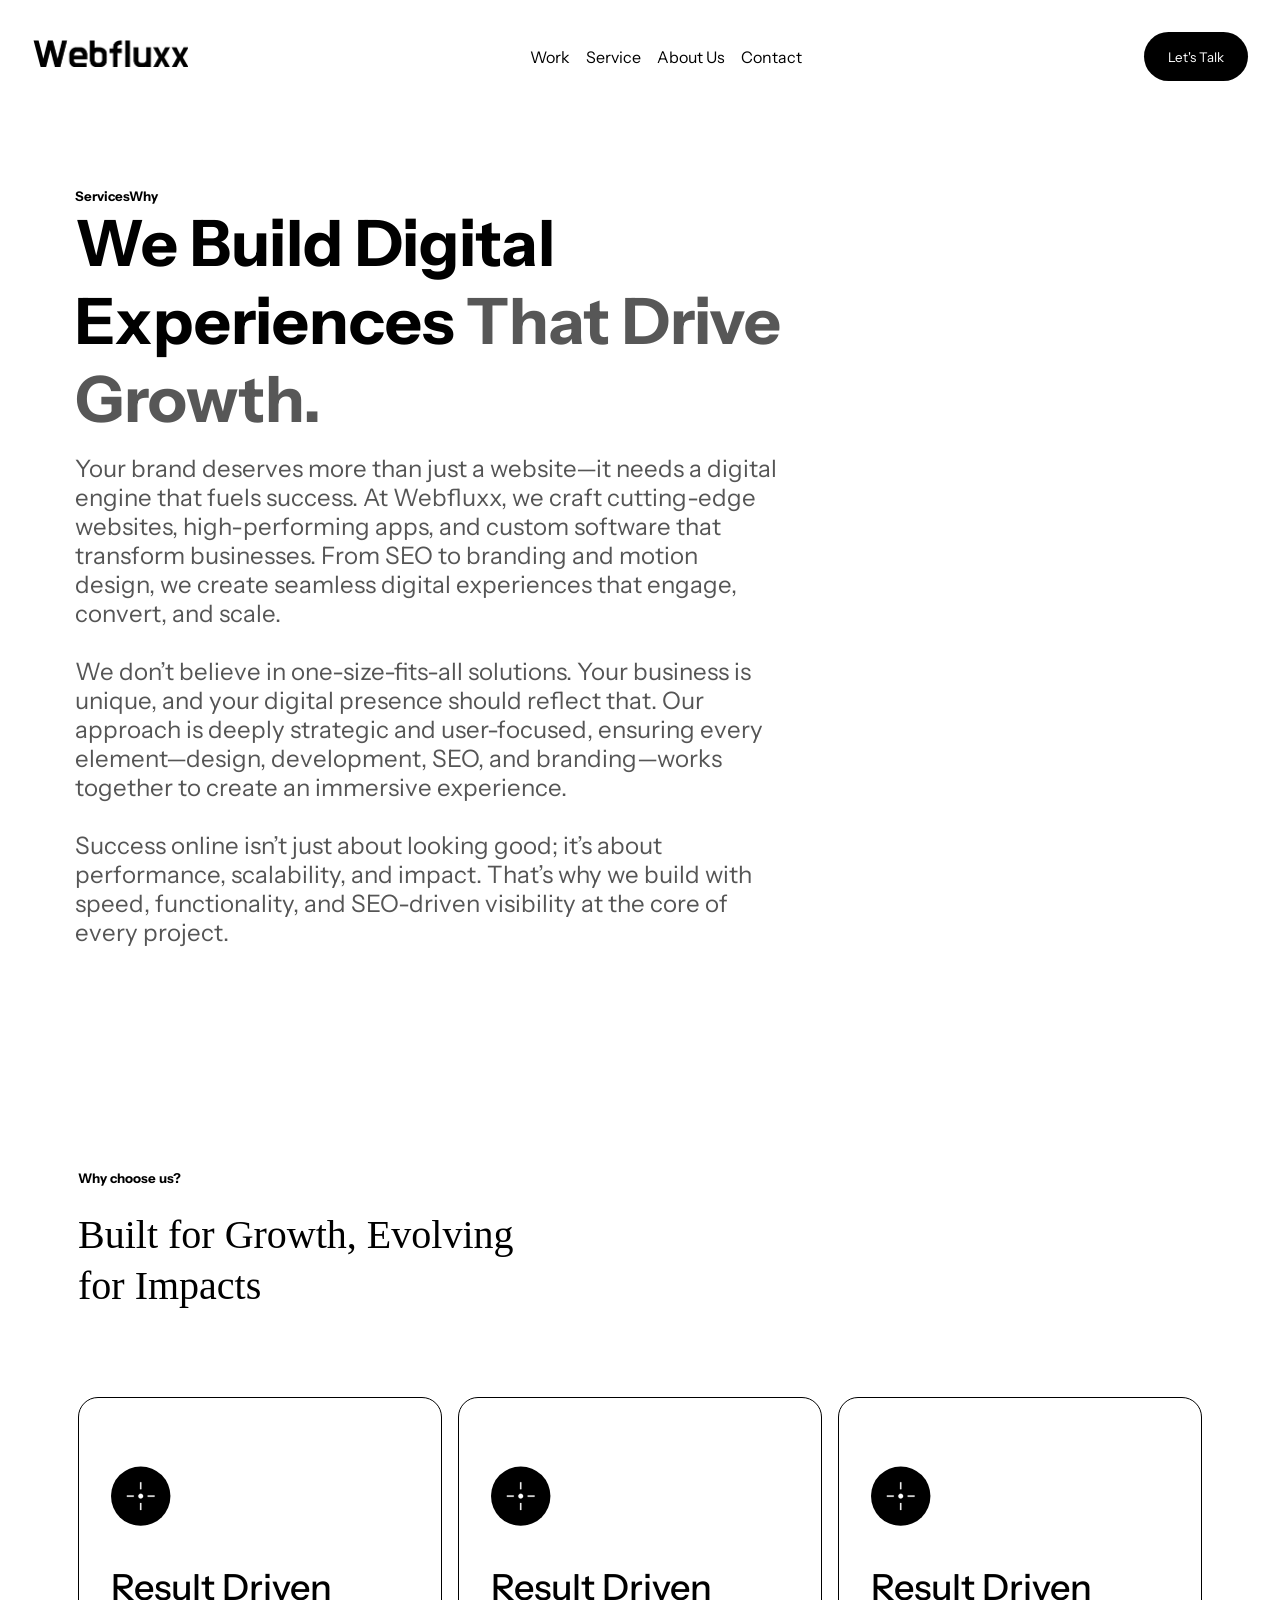
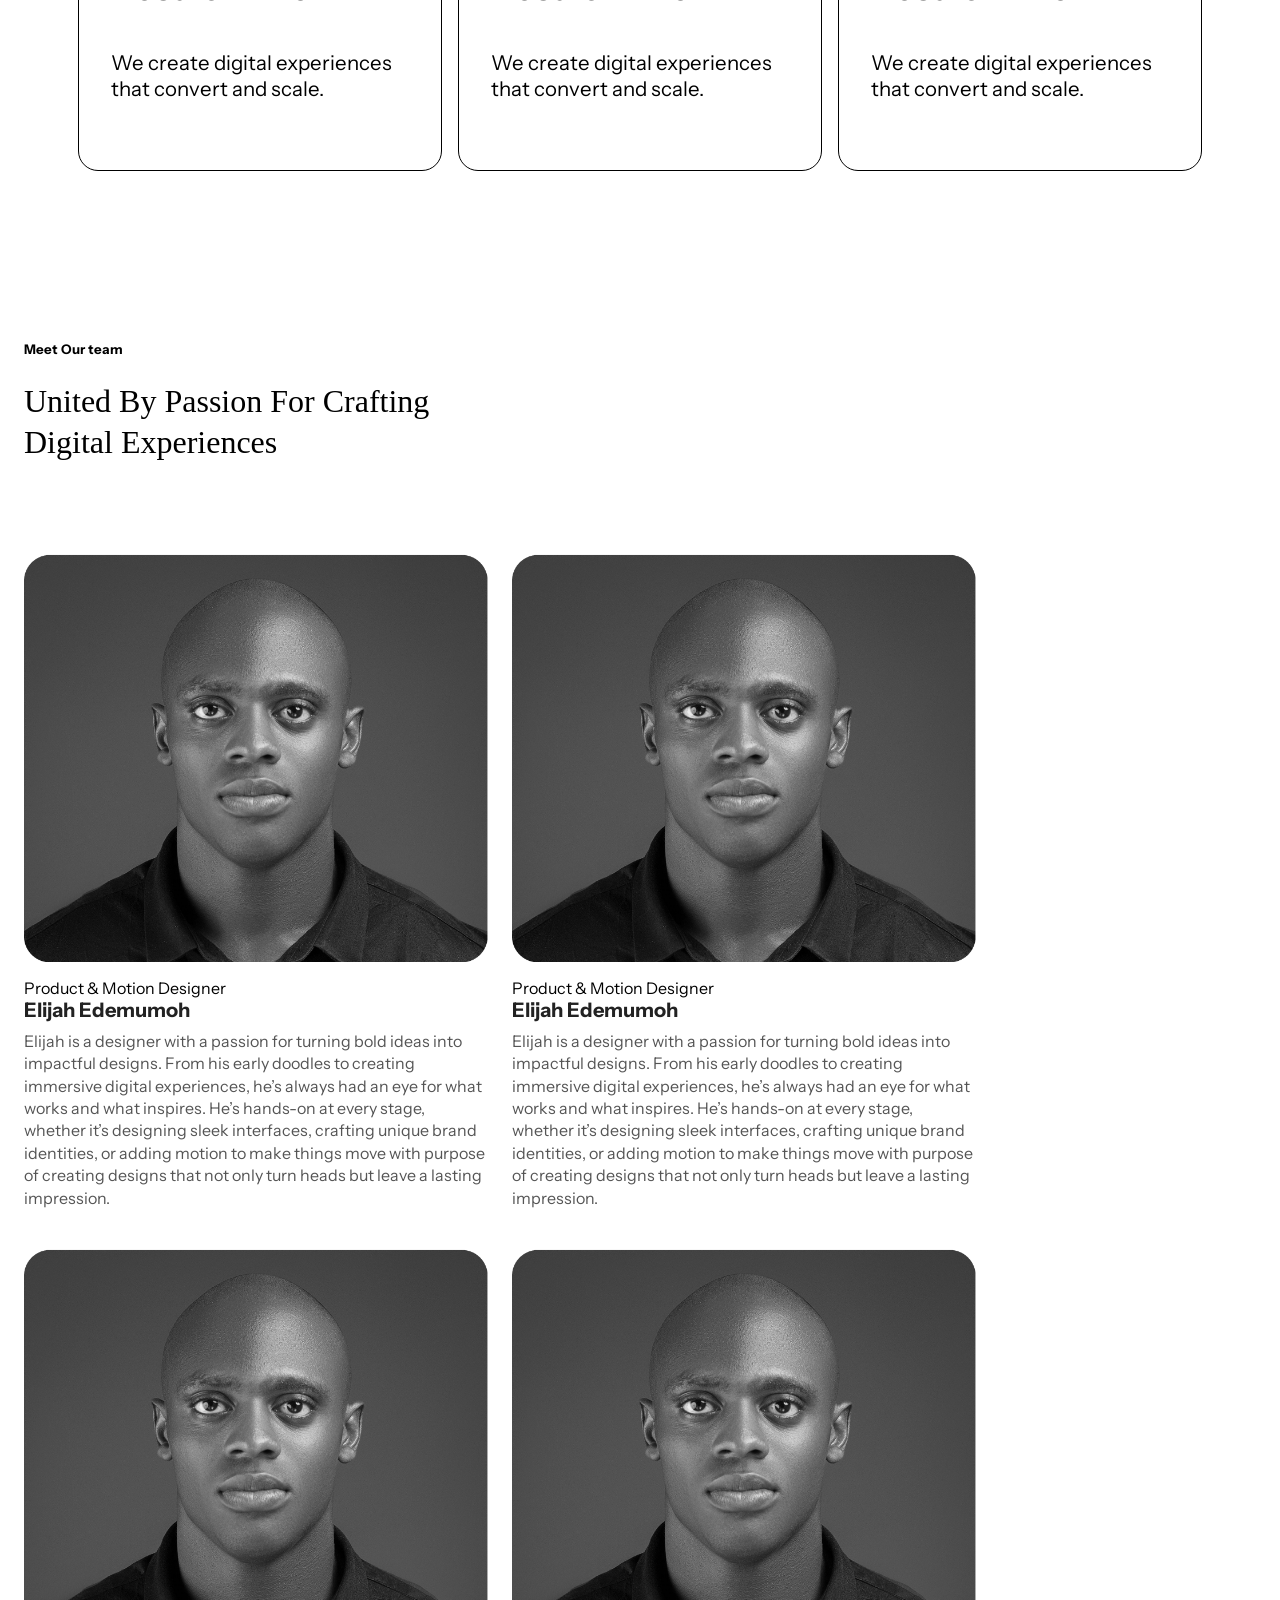
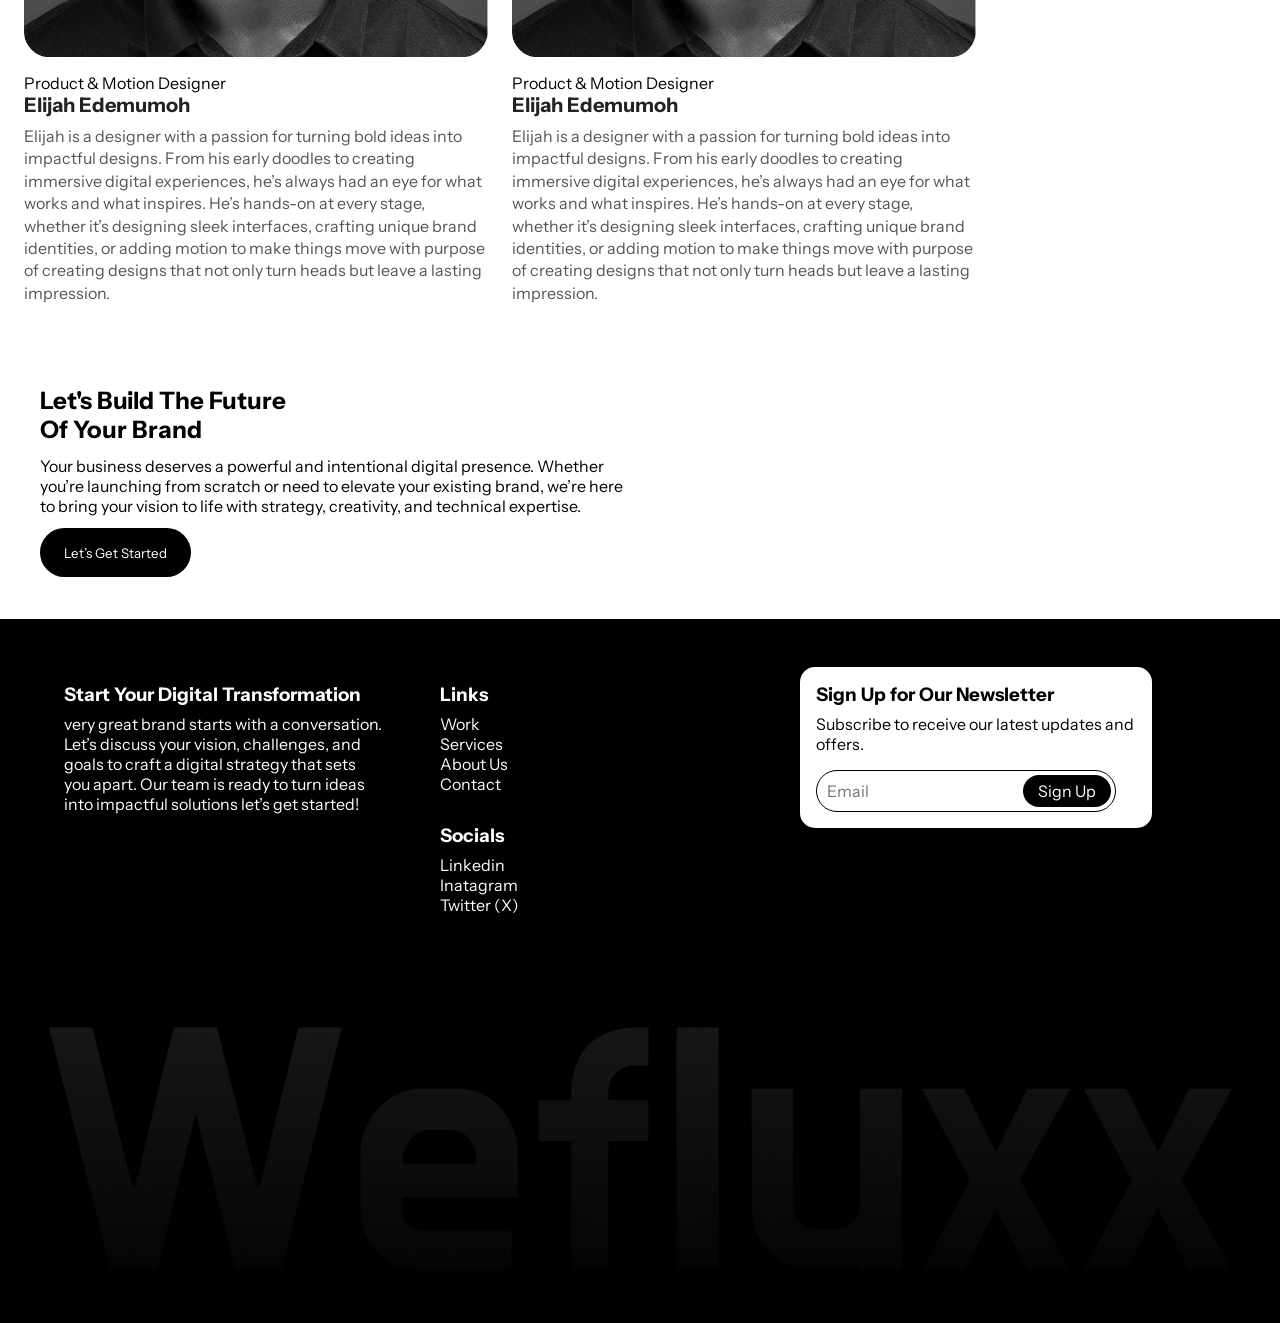
==== about.html @ 6e455159 "new commit" ====
<!DOCTYPE html>
<html lang="en">
  <head>
    <meta charset="UTF-8" />
    <meta name="viewport" content="width=device-width, initial-scale=1.0" />
    <title>Webfluxx</title>
    <link rel="stylesheet" href="/style.css">
    <link rel="preconnect" href="https://fonts.googleapis.com">
    <link rel="preconnect" href="https://fonts.gstatic.com" crossorigin>
    <link href="https://fonts.googleapis.com/css2?family=Instrument+Sans:ital,wght@0,400..700;1,400..700&display=swap" rel="stylesheet">
    <link rel="stylesheet" href="https://fonts.googleapis.com/css2?family=Material+Symbols+Outlined:opsz,wght,FILL,GRAD@24,400,0,0&icon_names=language" />
  </head>
  <body>
    <nav class="navbar">
      <!-- Logo Section -->
      <div class="logo">
        <a href="/index.html">
          <img src="/assets/Webfluxx 1.png" class="logo-img" alt="">
        </a>
      </div>


      <!-- Navigation Links -->
      <ul class="nav-items">
        <li><a href="/index.html">Home</a></li>
        <li><a href="/work.html">Work</a></li>
        <li><a href="/services.html">Service</a></li>
        <li><a href="/about.html">About Us</a></li>
        <li><a href="/contact.html">Contact</a></li>
        <button class="btn-mobile">Let's Talk</button>
      </ul>

      <!-- Call-to-Action Button -->
      <button class="cta-btn">Let's Talk</button>

      <!-- Hamburger/Toggle Button -->
      <button class="menu-toggle">menu</button>
    </nav>

    <section class="responsive-section">
      <h5>Services<span>Why</span></h5>
      <h1>
        <span class="first-part">We Build Digital Experiences</span>
        <span class="second-part">That Drive Growth.</span>
      </h1>
      <p>
        Your brand deserves more than just a website—it needs a digital engine that fuels success. At Webfluxx, we craft cutting-edge websites, high-performing apps, and custom software that transform businesses. From SEO to branding and motion design, we create seamless digital experiences that engage, convert, and scale.
        <br><br>
        We don’t believe in one-size-fits-all solutions. Your business is unique, and your digital presence should reflect that. Our approach is deeply strategic and user-focused, ensuring every element—design, development, SEO, and branding—works together to create an immersive experience.
        <br><br>
        Success online isn’t just about looking good; it’s about performance, scalability, and impact. That’s why we build with speed, functionality, and SEO-driven visibility at the core of every project.
        
      </p>
    </section>

    <div class="service-container">
      <div class="text-service">
        <h5>Why choose us?</h5>
        <h2 class="services-header">Built for Growth, Evolving for Impacts</h2>
      </div>
      <div class="service-cards">
        <div class="service-card-3">
          <img src="/assets/Frame2.svg" class="card-img" alt="">
          <h1>Result Driven</h1>
          <p>
            We create digital experiences that
            convert and scale.
          </p>
        </div>
        <div class="service-card-3">
          <img src="/assets/Frame2.svg" class="card-img" alt="">
          <h1>Result Driven</h1>
          <p>
            We create digital experiences that
            convert and scale.
          </p>
        </div>
        <div class="service-card-3">
          <img src="/assets/Frame2.svg" class="card-img" alt="">
          <h1>Result Driven</h1>
          <p>
            We create digital experiences that
            convert and scale.
          </p>
        </div>
        
      </div>
      
    </div>

    

    <section class="profile-section">
      <div class="text-service">
        <h5>Meet Our team</h5>
        <h2 class="services-header">
          United By Passion For
          Crafting Digital Experiences
        </h2>
      </div>
      <div class="profile-grid">
        <div class="profile-card">
          <img src="/assets/Frame41.png" alt="Alice Smith">
          <div class="info">
            <div>Product & Motion Designer</div>
            <h3>Elijah Edemumoh</h3>
            <p>
              Elijah is a designer with a passion for turning bold ideas into impactful designs. From his early doodles to creating immersive digital experiences, he’s always had an eye for what works and what inspires. He’s hands-on at every stage, whether it’s designing sleek interfaces, crafting unique brand identities, or adding motion to make things move with 
              purpose of creating designs that not only turn heads but leave a lasting impression.
            </p>
          </div>
        </div>
        <div class="profile-card">
          <img src="/assets/Frame41.png" alt="Alice Smith">
          <div class="info">
            <div>Product & Motion Designer</div>
            <h3>Elijah Edemumoh</h3>
            <p>
              Elijah is a designer with a passion for turning bold ideas into impactful designs. From his early doodles to creating immersive digital experiences, he’s always had an eye for what works and what inspires. He’s hands-on at every stage, whether it’s designing sleek interfaces, crafting unique brand identities, or adding motion to make things move with 
              purpose of creating designs that not only turn heads but leave a lasting impression.
            </p>
          </div>
        </div>
        <div class="profile-card">
          <img src="/assets/Frame41.png" alt="Alice Smith">
          <div class="info">
            <div>Product & Motion Designer</div>
            <h3>Elijah Edemumoh</h3>
            <p>
              Elijah is a designer with a passion for turning bold ideas into impactful designs. From his early doodles to creating immersive digital experiences, he’s always had an eye for what works and what inspires. He’s hands-on at every stage, whether it’s designing sleek interfaces, crafting unique brand identities, or adding motion to make things move with 
              purpose of creating designs that not only turn heads but leave a lasting impression.
            </p>
          </div>
        </div>
        <div class="profile-card">
          <img src="/assets/Frame41.png" alt="Alice Smith">
          <div class="info">
            <div>Product & Motion Designer</div>
            <h3>Elijah Edemumoh</h3>
            <p>
              Elijah is a designer with a passion for turning bold ideas into impactful designs. From his early doodles to creating immersive digital experiences, he’s always had an eye for what works and what inspires. He’s hands-on at every stage, whether it’s designing sleek interfaces, crafting unique brand identities, or adding motion to make things move with 
              purpose of creating designs that not only turn heads but leave a lasting impression.
            </p>
          </div>
        </div>
        
      </div>
    </section>

    <div class="future-wrapper">
      <div class="project-top-2">
        <div class="top-right">
          <h2 class="results">Let's Build The Future <br>Of Your Brand</h2>
          <p>
            Your business deserves a powerful and intentional digital presence. Whether you’re launching from scratch or need to elevate your existing brand, 
            we’re here to bring your vision to life with strategy, creativity, 
            and technical expertise.
          </p>
          <div class="btn-wrap">
            <button class="lta-btn">Let’s Get Started</button>
          </div>
        </div>
      </div>  
    </div>

    <!-- Footer -->
    <footer>
      <div class="footer-content">
        <!-- Newsletter Section: displayed first on small screens -->
        <div class="footer-part footer-newsletter">
          <h3>Sign Up for Our Newsletter</h3>
          <p>Subscribe to receive our latest updates and offers.</p>
          <div class="input-group">
            <input type="email" placeholder="Email" required />
            <button type="submit">Sign Up</button>
          </div>
        </div>
        <!-- Header and Paragraph -->
        <div class="footer-part footer-header">
          <h3>Start Your Digital Transformation</h3>
          <p>
            very great brand starts with a conversation. 
            Let’s discuss your vision, challenges, and goals 
            to craft a digital strategy that sets you apart. 
            Our team is ready to turn ideas into impactful 
            solutions let’s get started!
          </p>
        </div>
        <!-- Links Section -->
        <div class="footer-part footer-links">
          <h3>Links</h3>
          <ul>
            <li><a href="#">Work</a></li>
            <li><a href="#">Services</a></li>
            <li><a href="#">About Us</a></li>
            <li><a href="#">Contact</a></li>
          </ul>
          <h3 class="link-2">Socials</h3>
          <ul>
            <li><a href="#">Linkedin</a></li>
            <li><a href="#">Inatagram</a></li>
            <li><a href="#">Twitter (X)</a></li>
          </ul>
        </div>
      </div>
      <!-- Full-width footer image underneath the content -->
      <img src="/assets/Wefluxxgr.png" class="footer-image" />
    </footer>   

    <script src="main.js"></script>
  </body>
</html>
---- style.css ----
/* Basic Reset */
* {
    margin: 0;
    padding: 0;
    box-sizing: border-box;
    font-family: Instrument Sans;
  }

  body {
    font-family: Instrument Sans;
  }
  /* Call-to-Action Button */
  .cta-btn {
    background-color: #000000;
    border: none;
    border-radius: 25px;
    padding: 16.5px 24px;
    cursor: pointer;
    color: #ffffff;
  }
  .lta-btn {
    background-color: #000000;
    border: none;
    border-radius: 25px;
    padding: 16.5px 24px;
    cursor: pointer;
    color: #ffffff;
  }
  .btn-wrap {
    width: 186px;
  }
  


  /* Navbar Container */
  .navbar {
    display: flex;
    align-items: center;
    justify-content: space-between;
    background-color: #FFFFFF;
    padding: 2rem 2rem;
    color: #000000;
  }

  .logo-img {
    width: 156px;

  }

  /* Logo */
  .navbar .logo {
    font-size: 1.5rem;
    font-weight: bold;
  }

  /* Navigation Items */
  .nav-items {
    list-style: none;
    display: flex;
    gap: 1rem;
    color: #000000;
  }

  .nav-items li a {
    color: #000000;
    text-decoration: none;
    transition: color 0.3s ease;
  }
  .nav-items li:first-child {
    display: none;
  }
  

  .nav-items li a:hover {
    color: #9F9C9C;
  }

  .btn-mobile {
    display: none;
  }

  
  /* Hamburger Toggle Button */
  .menu-toggle {
    display: none;
    font-size: 1rem;
    cursor: pointer;
    background: none;
    border: none;
    color: #fff;
  }

  /* Responsive Styling */
  @media (max-width: 768px) {
    /* Hide navigation items and CTA by default */
    .nav-items,
    .cta-btn {
      display: none;
    }
    .btn-wrap, .lta-btn {
      display: block;
    }
    /* Show the menu toggle */
    .menu-toggle {
      display: block;
      color: #000000;
      border: 1px black solid;
      padding: 10px 14px;
      border-radius: 25px;
    }
    .nav-items li:first-child {
        display: block;
    }
      
    .btn-mobile {
        display: block;
        padding: 16.5px 24px;
        border-radius: 50px;
        border: none;
        background-color: #000000;
        color: #ffffff;
        width: 123px;
    }
    /* When the nav is active (opened), show the items in a vertical layout */
    .navbar.active .nav-items {
        background: #ffffff;
        height: 90vh;
        display: flex;
        flex-direction: column;
        justify-content: space-between;
        gap: 0.5rem;
        transition: 0.5s all ease;
        position: absolute;
        z-index: 3;
        top: 80px;
        left: 0;
        right: 0;
        padding: 2rem;
    }
    

    .navbar.active .nav-items li {
        border-bottom: 1px solid grey;
        padding-bottom: 10px;
    }
  }

   /* Hero section styling */
    .hero {
    display: flex;
    justify-content: center;
    flex-direction: column;
    align-items: center;
    text-align: center;
    height: 100vh;
    background: #ffffff;
  }
  .hero-wrapper {
    padding-left: 240px;
    padding-right: 240px;
  }
  .hero h3 {
    font-size: 18px;
    font-weight: 600;
  }
  .hero p {
    font-size: 18px;
  }
  .hero .typing {
    font-size: 90px;
    font-weight: 500;
    color: #000000;
  }
  .hero-paragraph {
    padding: 42px 75px;
  }
  .service-container{
    padding: 78px;
    /* background: yellow; */
  }
  .service-container{
    padding: 78px;
    /* background: yellow; */
  }

  
.services-header {
  font-family: PP Neue Corp;
  font-weight: 500;
  font-size: 40px;
  line-height: 127%;
  letter-spacing: 0%;

}

.text-service {
  display: flex;
  flex-direction: column;
  /* background: red; */
  justify-content: center;
  width: 481px;
  height: 281px;
  gap: 24px;

}
/* .wrap {
  display: flex;
  justify-content: space-between;
  
} */
.text-service > h1 > span {
  color: #7f2736;
  font-size: 40px;
  font-weight: 700;
  line-height: 180%;
}
.text-service > h1 {
  color: #080809;
  font-size: 40px;
  font-weight: 700;
  line-height: 180%;
}
.text-service > p {
  color: #000000;
  font-weight: 400;
  font-size: 18px;
  line-height: 127%;
  letter-spacing: 0%;

}

.service-cards {
  display: flex;
  justify-content: space-between;
  gap: 1rem;

}
.service-cards > .service-card {
  width: 412px;
  height: 374px;
  border-radius: 20px;
  padding: 68px 32px;
  margin-top: 1rem;
  display: flex;
  flex-direction: column;
  justify-content: space-between;
  background: #000000;
  color: #FFFFFF;
}
.service-cards > .service-card-3 {
  width: 412px;
  height: 374px;
  border-radius: 20px;
  padding: 68px 32px;
  margin-top: 1rem;
  display: flex;
  flex-direction: column;
  justify-content: space-between;
  background: #ffffff;
  color: #000000;
  border: 1px solid black;
}
.service-cards > .bservice-card {
  width: 412px;
  height: 236px;
  padding: 32px 32px;
  margin-top: 1rem;
  display: flex;
  flex-direction: column;
  justify-content: space-between;
  background: transparent;
  color: #000000;
  border-right: 1px solid black;
}
.bservice-card:last-child {
  border: none;
}
.card-img{
  width: 20%;
}
.service-card > h1 {
  color: #fff;
  /* margin-top: 115px;
  margin-left: 50px; */

  font-weight: 500;
  font-size: 36px;
  line-height: 127%;
  letter-spacing: 0%;

}
.service-card-3 > h1 {
  color: #000;
  /* margin-top: 115px;
  margin-left: 50px; */

  font-weight: 500;
  font-size: 36px;
  line-height: 127%;
  letter-spacing: 0%;

}
.service-card > p {
  color: #fff;
  font-size: 20px;
  /* margin-top: 30px;
  margin-left: 50px; */

  font-weight: 400;
  font-size: 20.42px;
  line-height: 127%;
  letter-spacing: 0%;

}
.service-card-3 > p {
  color: #000000;
  font-size: 20px;
  /* margin-top: 30px;
  margin-left: 50px; */

  font-weight: 400;
  font-size: 20.42px;
  line-height: 127%;
  letter-spacing: 0%;

}

.service-card > span {
  position: absolute;
  top: -50px;
  left: 167px;
  width: 96px;
  height: 94px;
  border-radius: 50%;
}
.service-card-3 > span {
  position: absolute;
  top: -50px;
  left: 167px;
  width: 96px;
  height: 94px;
  border-radius: 50%;
}
.text-service .btn-light {
  width: 256px;
  height: 56px;
  gap: 16px;
  border-radius: 100px;
  padding-top: 16px;
  padding-right: 24px;
  padding-bottom: 16px;
  padding-left: 24px;
  border-width: 1px;

}
.btn-wrapper{
  display: flex;
  width: 295px;
  height: 56px;
  gap: 14px;
}
.project-text-2 {
  font-family: PP Neue Corp;
  font-weight: 500;
  font-size: 40px;
  line-height: 127%;
  letter-spacing: 0%;


}
.project-container{
  width: 100%;
  padding: 78px;
  /* background: green; */
}
.project-top{
  display: flex;
  justify-content: space-between;
  align-items: center;
  height: 161px;

}
.project-top-2{
  display: flex;
  justify-content: space-between;
  padding: 40px;
}
.top-right {
  width: 50%;
  height: 131px;
  gap: 12px;
  display: flex;
  flex-direction: column;
  justify-content: center;
  align-item: center;
  /* background: blue; */

}
.top-left {
  width: 50%;
  /* background: red; */

}

.upbox {
  display: flex;
  justify-content: space-between;
  gap: 2rem;
  /* background: red; */
  margin-top: 2rem;

}
.project-img {
  width: 100%;
  border-radius: 20px;
  display: block;
}

.bottom-card{
  border-radius: 20px;
  position: relative;
  display: inline-block;
}
.overlay-text {
  position: absolute;
  top: 70%; 
  left: 15%; 
  transform: translate(-50%, -50%);
  color: #fff; 
  padding: 10px 20px; 
  display: flex;
  flex-direction: column;

  width: 133px;
  height: 77px;


}
.overlay-text h3 {
  font-weight: 500;
  font-size: 18px;
  line-height: 127%;
  letter-spacing: 0%;
}
.overlay-text p {
  font-weight: 400;
  font-size: 12px;
  line-height: 127%;
  letter-spacing: 0%;
  color: white;

}
.bottom-card .small {
  display: none;
}

/* Carousel Section */
.testimonial-carousel {
  padding: 75px;
}
/* Header and Arrow Navigation */
.testimonial-header {
  display: flex;
  justify-content: space-between;
  align-items: center;
  margin-bottom: 1rem;
}
.testimonial-header h2 {
  font-size: 1.75rem;
  color: #333;
}
.arrows {
  display: flex;
  gap: 1rem;
}
.arrow {
  background: none;
  border: none;
  font-size: 1.5rem;
  cursor: pointer;
  color: #007bff;
  transition: color 0.3s;
}
.arrow:hover {
  color: #9F9C9C;
}
/* Carousel Container and Track */
.testimonial-container {
  overflow: hidden;
}
.testimonial-track {
  display: flex;
  transition: transform 0.5s ease-in-out;
}
/* Testimonial Items */
.testimonial-item {
  background: #e9ecef;
  border-radius: 4px;
  padding: 1.5rem;
  margin: 0 0.5rem;
  flex: 0 0 100%; /* Default to full width (for mobile) */
  width: 344px;
  height: 390px;
  gap: 27.18px;

}
.testimonial-content {
  font-size: 1rem;
  line-height: 1.5;
  margin-bottom: 1rem;
  color: #333;
}
.testimonial-author {
  font-weight: bold;
  color: #555;
  text-align: left;
}
/* Media Query for Larger Screens */
@media (min-width: 768px) {
  .testimonial-item {
    flex: 0 0 calc(100%/3 - 1rem); /* Subtracting margin spacing */
  }
  
  
}

/* FAQ Section Container: using flex for two columns on larger screens */
.faq-section {
  display: flex;
  flex-wrap: wrap;
  gap: 2rem;
  padding: 75px;
  margin: 0 auto;
}
/* Left Column: Intro text */
.faq-intro {
  flex: 1;
  min-width: 280px;
}
.faq-intro h2 {
  font-size: 2rem;
  margin-bottom: 1rem;
  color: #333;
}
.faq-intro p {
  font-size: 1rem;
  color: #555;
}
/* Right Column: Accordion */
.faq-accordion {
  flex: 1;
  min-width: 280px;
}
.accordion-item {
  border-bottom: 1px solid #000;
}
.accordion-header {
  color: #000;
  padding: 1rem;
  cursor: pointer;
  position: relative;
  font-size: 1.1rem;
}
.accordion-header::after {
  content: "+"; /* Down arrow */
  position: absolute;
  right: 1rem;
  transition: transform 0.3s ease;
}
.accordion-header.active::after {
  content: "-";
}
.accordion-content {
  max-height: 0;
  overflow: hidden;
  background: #ffffff;
  transition: max-height 0.3s ease;
  padding: 0 1rem;
}
.accordion-content p {
  padding: 1rem 0;
  color: #333;
}


/* Section container styling */
.responsive-section {
  padding: 4.688rem;
  max-width: 53.5rem;
  border-radius: 8px;
}
/* Header styling with two different colors */
.responsive-section h1 {
  font-size: 4rem;
  width: 50rem;
  
}
.responsive-section h1 .first-part {
  color: #000000; 
}
.responsive-section h1 .second-part {
  color: #575757;
}
/* Paragraph styling */
.responsive-section p {
  font-size: 1.5rem;
  color: #555;
  margin-top: 1rem;
}
/* Responsive adjustments for smaller screens */
@media (max-width: 600px) {
  .responsive-section {
    padding: 24px;
    width: 100%;
    border-radius: 8px;
  }
  .responsive-section h1 {
    font-size: 2rem;
    width: 70%;
  }
  .responsive-section p {
    font-size: 1rem;
  }
  .testimonial-carousel {
    padding: 24px;
  }
}

/* Responsive: stack on top of each other on smaller screens */
@media (max-width: 768px) {
  .faq-section {
    flex-direction: column;
    padding: 24px;
  }
}




  /* Responsive adjustment for smaller screens */
  @media (max-width: 768px) {
    
      .overlay-text {
        display:none
      }
       .hero {
        height: 100%;
        /* background: blue; */
       }
      .hero-wrapper {
        padding: 0px 24px;
        margin-top: 3rem;
      }
      .hero h3 {
        font-size: 10px;
        font-weight: 600;
      }
      .hero p {
        font-weight: 400;
        font-size: 16px;
        line-height: 127%;
        letter-spacing: 0%;
        text-align: center;

      }
      .btn-wrapper{
        display: flex;
        flex-direction: column;
        width: 342px;
        height: 126px;
        gap: 14px;

      }
      .hero .typing {
        font-size: 48px;
        font-weight: 500;
        color: #000000;
        width: 342px;
        
        height: 153px;
        /* background: red; */
        
      }
      .hero-paragraph {
        margin-top: 75px;
        width: 328px;
        font-weight: 400;
        font-size: 16px;
        line-height: 127%;
        letter-spacing: 0%;
        padding: 7px;

      }

      .service-cards {
        display: flex;
        flex-direction: column;
        justify-content: space-between;
        gap: 1rem;
      
      }
      .service-container{
        padding: 24px
      }
      .text-service {
        display: flex;
        flex-direction: column;
        /* background: red; */
        justify-content: center;
        width: 325px;
        height: 281px;
        gap: 24px;
      
      }
      .text-service > h5 > span {
        width: 76px;
        height: 17px;
        gap: 6px;
        font-weight: 600;
        font-size: 14px;
        line-height: 100%;
        letter-spacing: 0%;
        text-align: center;

      }
      .text-service > h1 {
        font-weight: 500;
        font-size: 24px;
        line-height: 127%;
        letter-spacing: 0%;

      }
      .text-service > p {
        color: #000000;
        font-family: Instrument Sans;
        font-weight: 400;
        font-size: 16px;
        line-height: 127%;
        letter-spacing: 0%;
      }

      .service-cards > .service-card {
        width: 100%;
        border-radius: 16.75px;
        padding-top: 56.96px;
        padding-right: 26.8px;
        padding-bottom: 56.96px;
        padding-left: 26.8px;

        margin-top: 1rem;
      
        
      }
      .service-cards > .service-card-3 {
        width: 100%;
        border-radius: 16.75px;
        padding-top: 56.96px;
        padding-right: 26.8px;
        padding-bottom: 56.96px;
        padding-left: 26.8px;

        margin-top: 1rem;
      
        
      }
      .service-card > h1 {
        color: #fff;
        /* margin-top: 115px;
        margin-left: 50px; */
        font-weight: 500;
        font-size: 24px;
        line-height: 127%;
        letter-spacing: 0%;      
      }
      .service-card > p {
        font-weight: 400;
        font-size: 16px;
        line-height: 127%;
        letter-spacing: 0%;
      }
      .service-card-3 > h1 {
        color: #000000;
        /* margin-top: 115px;
        margin-left: 50px; */
        font-weight: 500;
        font-size: 24px;
        line-height: 127%;
        letter-spacing: 0%;      
      }
      .service-card-3 > p {
        font-weight: 400;
        font-size: 16px;
        line-height: 127%;
        letter-spacing: 0%;
      }
      .project-top{
        display: flex;
        justify-content: space-between;
        align-items: center;
        flex-direction: column;
        height: 355px;
        /* background: pink; */
      }
      .project-top-2{
        display: flex;
        justify-content: space-between;
        align-items: center;
        flex-direction: column-reverse;
        padding: 24px;
        /* background: pink; */
      }
      .project-text-2 {
        font-family: PP Neue Corp;
        font-weight: 500;
        font-size: 23px;
        line-height: 127%;
        letter-spacing: 0%;


      }
      .project-container{
        width: 100%;
        padding: 24px;
        /* background: green; */
      }
      .top-right {
        height: 131px;
        gap: 12px;
        display: flex;
        flex-direction: column;
        width: 100%;
        align-item: center;
        /* background: blue; */
      
      }
      .top-left {
        /* background: red; */
        width: 100%;
      }
      .upbox {
        display: flex;
        justify-content: space-between;
        flex-direction: column;
        gap: 2rem;
      
      }

  }
  
  #typewriter {
    color:#9F9C9C;
    font-weight: bold;
  }
  /* Typewriter cursor styling */
  .cursor {
    display: inline-block;
    background-color: #9F9C9C;
    width: 3px;
    margin-left: 5px;
    animation: blink 0.7s infinite;
  }
  @keyframes blink {
    0%, 50% { opacity: 1; }
    51%, 100% { opacity: 0; }
  }
  .highlight {
    color:#9F9C9C;
    font-weight: bold;
  }
  /* Call-to-Action Button */
  .btn-hero {
    padding: 0.5rem 1rem;
    background-color: #000000;
    border: none;
    border-radius: 25px;
    padding: 16.5px 24px;
    cursor: pointer;
    color: #ffffff;
  }
  .btn-light {
    padding: 0.5rem 1rem;
    background-color: transparent;
    border: 1px black solid;
    border-radius: 25px;
    padding: 16.5px 24px;
    cursor: pointer;
    color: #000000;
  }
  .btn-card {
    padding: 0.5rem 1rem;
    background-color: transparent;
    border: 1px white solid;
    border-radius: 50px;
    padding: 6.82px 16px;
    cursor: pointer;
    color: #ffffff;

  }

  /* Footer Base Styles */
  footer {
    background: #000000;
    color: #fff;
  }
  .footer-content {
    display: flex;
    flex-direction: column;
    gap: 1.5rem;
    padding: 3rem;
    max-width: 1200px;
    /* margin: 0 auto; */
  }
  .footer-part {
    padding: 1rem;
  }
  
  /* Default small screen order:
     HTML order: Newsletter, Header, Links 
  */
  /* Newsletter Section: includes the input and button inside the input */
  .footer-newsletter {
    background: white;
    color: black;
    border-radius: 15px;
  }
  .footer-newsletter h3,
  .footer-header h3,
  .footer-links h3 {
    margin-bottom: 0.5rem;
  }
  .footer-newsletter p,
  .footer-header p {
    margin-bottom: 1rem;
  }
  /* Input group: position button inside the input box */
  .input-group {
    position: relative;
    max-width: 300px;
  }
  .input-group input {
    width: 100%;
    padding: 10px 50px 10px 10px;
    border: 1px solid black;
    border-radius: 25px;
    font-size: 1rem;
  }
  .input-group button {
    position: absolute;
    right: 0;
    top: 0;
    bottom: 0;
    border: none;
    background: #000000;
    color: #fff;
    padding: 0 15px;
    border-radius: 25px;
    margin: 5px;
    cursor: pointer;
    font-size: 1rem;
  }
  
  /* Newsletter, Header, and Links styling */
  .footer-newsletter {
    /* Default small screens: comes first in the HTML order */
  }
  .footer-header {
    /* Default small screens: comes second in the HTML order */
  }
  .footer-links {
    /* Default small screens: comes last in the HTML order */
  }
  .footer-links ul {
    list-style: none;
    padding-left: 0;
    text-decoration: none;
  }
  .footer-links li a {
    margin-bottom: 0.5rem;
    list-style: none;
    text-decoration: none;
    color: white;
  }
  
  /* Footer image at bottom */
  .footer-image {
    width: 100%;
    padding: 3rem;
    
  }

  .link-2 {
    margin-top: 30px;
  }

  /* Media Query: Large screens */
  @media (min-width: 768px) {
    .footer-content {
      flex-direction: row;
      align-items: flex-start;
      justify-content: space-between;
    }
    /* Reordering items for large screens:
       Header: order 1, Links: order 2, Newsletter: order 3 
    */
    .footer-header {
      order: 1;
      flex: 1;
    }
    .footer-links {
      order: 2;
      flex: 1;
    }
    .footer-newsletter {
      order: 3;
      flex: 1;
    }
  }



  .section-container {
    max-width: 1200px;
    margin: 0 auto;
  }
  /* Desktop Layout: Two Column */
  .desktop-layout {
    display: flex;
    gap: 20px;
  }
  .button-container {
    flex: 1;
    display: flex;
    flex-direction: column;
    gap: 10px;
  }
  .button-container button {
    padding: 10px;
    font-size: 1rem;
    cursor: pointer;
    border: 1px solid #ccc;
    background: #f5f5f5;
    border-radius: 4px;
    transition: background 0.3s;
  }
  .button-container button:hover {
    background: #9F9C9C;
  }
  .card-display {
    flex: 3;
    border: 1px solid #ccc;
    padding: 20px;
    border-radius: 8px;
    background: #fafafa;
    display: flex;
    flex-direction: column;
    align-items: center;
    gap: 10px;
    text-align: center;
  }
  .card-display .icon {
    font-size: 50px;
  }
  .card-display .header {
    font-size: 1.5rem;
    font-weight: bold;
  }
  .card-display .text {
    font-size: 1rem;
    color: #555;
  }
  /* Mobile Layout: Stack all cards vertically */
  .mobile-layout {
    display: none;
    flex-direction: column;
    gap: 20px;
    margin-top: 20px;
  }
  .mobile-layout .card {
    border: 1px solid #ccc;
    padding: 20px;
    border-radius: 8px;
    background: #fafafa;
    text-align: center;
    display: flex;
    flex-direction: column;
    gap: 10px;
  }
  .mobile-layout .card .icon {
    font-size: 50px;
  }
  .mobile-layout .card .header {
    font-size: 1.5rem;
    font-weight: bold;
  }
  .mobile-layout .card .text {
    font-size: 1rem;
    color: #555;
  }
  /* Media Query: On small screens hide desktop layout and show mobile layout */
  @media (max-width: 768px) {
    .desktop-layout {
      display: none;
    }
    .mobile-layout {
      display: flex;
    }
    .future-wrapper {
      padding-top: 2rem;
      margin-bottom: 4rem;
    }
  }

    /* Section Wrapper */
    .profile-section {
      max-width: 1000px;
      padding: 24px;
    }
    .profile-section h2 {
      margin-bottom: 1.5rem;
      font-size: 2rem;
      color: #000000;
    }

    /* Grid Layout */
    .profile-grid {
      display: grid;
      grid-template-columns: 1fr;    /* Single column by default */
      gap: 1.5rem;
    }

    /* Profile Card */
    .profile-card {
      background: #fff;
      overflow: hidden;
    }
    .profile-card img {
      width: 100%;
      height: auto;
      display: block;
    }
    .profile-card .info {
      padding-top: 1rem;
      padding-bottom: 1rem;
    }
    .profile-card .info h3 {
      margin-bottom: 0.5rem;
      font-size: 1.25rem;
      color: #222;
    }
    .profile-card .info p {
      font-size: 1rem;
      color: #555;
      line-height: 1.4;
    }

    /* Two‑column on larger screens */
    @media (min-width: 768px) {
      .profile-grid {
        grid-template-columns: repeat(2, 1fr);
      }
    }
.future-wrapper {
  padding-top: 2rem;
  padding-bottom: 2rem;
}

.form-section {
  max-width: 800px;
  margin: 2rem auto;
  padding: 1.5rem;
  background: #fff;
  border-radius: 8px;
}
form { display: flex; flex-direction: column; gap: 1rem; }

/* Full‑width inputs/buttons */
.input[type="text"],
.input[type="email"],
.input[type="tel"],
.input[type="url"],
select,
textarea,
.form-submit {
  width: 100%;
  padding: 0.75rem 1rem;
  border: 1px solid #ccc;
  border-radius: 4px;
  font-size: 1rem;
}
textarea { resize: vertical; min-height: 120px; }
.form-submit {
  background: #000000;
  color: #fff;
  border: none;
  cursor: pointer;
  border-radius: 25px;
}
.form-submit:hover { background: #9F9C9C; }

/* Rows with 2 inputs */
.form-row {
  display: flex;
  gap: 1rem;
}
/* Equal widths */
.form-row.equal .form-group { flex: 1; }
/* Unequal widths: company ~2/3, project ~1/3 */
.form-row.unequal .company { flex: 2; }
.form-row.unequal .project { flex: 1; }

/* Wrap columns on small screens */
@media (max-width: 600px) {
  .form-row { flex-direction: column; }
}

/* Custom select arrow */
.form-group.project {
  position: relative;
  z-index: 1;
}
.form-group.project select {
  appearance: none;
  background: url("data:image/svg+xml;charset=UTF-8,<svg xmlns='http://www.w3.org/2000/svg' fill='%23777' viewBox='0 0 10 7'><path d='M0 0l5 7 5-7z'/></svg>")
              no-repeat right 1rem center;
  background-size: 0.65rem;
  padding-right: 2rem;
}

.gather {
  display: flex;
  justify-content: center;
  width: 100%;
  /* background: red */
}
.gather-para {
  font-family: Instrument Sans;
  font-weight: 400;
  font-size: 18px;
  line-height: 127%;
  letter-spacing: 0%;

}

/* 1) Top Button Row */
.btn-row {
  display: flex;
  flex-wrap: wrap;       /* wrap on small */
  gap: 0.5rem;
  margin-bottom: 2rem;
  padding-left: 75px;
  padding-right: 75px;
}
.btn-row button {
  padding: 0.6rem 1.2rem;
  border: none;
  background: #F5F5F5;
  color: #000;
  border-radius: 25px;
  cursor: pointer;
}
.btn-row button:hover { background: #9F9C9C; }
/* Active state */
.btn-row button.active {
  background: #000 ;
  color: #fff;
}

/* 2) Card Rows */
.card-row {
  display: flex;
  gap: 1rem;
  margin-bottom: 1.5rem;
  align-items: stretch;

}
/* “Large” and “Small” cards */
.card-row .card-large { flex: 2; }
.card-row .card-small { flex: 1; }
.card-row .card-1 { flex: 1; }
.card-row .card-2 { flex: 1; }


/* 3) Card Base */
.card {
  position: relative;
  overflow: hidden;
  border-radius: 8px;
  background: #fff;
  height: 300px; 
}
.card img {
  width: 100%;
  height: 300px;               
  object-fit: cover;
  flex-shrink: 0;
}
/* Overlayed text/buttons for large screens */
.card-content {
  position: absolute;
  bottom: 0;
  left: 0;
  /* background: rgba(0,0,0,0.5); */
  color: #fff;
  padding: 1rem;
  width: 100%;
}

.card-content h3 {
  margin-bottom: 0.5rem;
  font-weight: 500;
  font-size: 18px;
  line-height: 127%;
  letter-spacing: 0%;

}
.card-content p {
  margin-bottom: 0.5rem;
  font-family: Instrument Sans;
  font-weight: 400;
  font-size: 12px;
  line-height: 127%;
  letter-spacing: 0%;


}
.card-content .actions button {
  margin-right: 0.5rem;
  padding: 6px 12px;
  border: none;
  background: transparent;
  border: 1px solid white;
  color: #fff;
  border-radius: 25px;
  cursor: pointer;
  font-size: 10px;
}

/* Small‑screen: stack cards, move content below image */
@media (max-width: 768px) {
  .card-row { flex-direction: column; }
  .card-content {
    position: static;
    background: transparent;
    color: #333;
  }
  .card {
    position: relative;
    overflow: hidden;
    border-radius: 8px;
    height: 200px; 
  }
  .card img {
    width: 100%;  
    /* background: red;            same height for all */
    object-fit: contain;
    flex-shrink: 0;
  }
  
  .card-content .actions button {
    background: transparent;
    color: #9F9C9C;
    border: 1px solid #9F9C9C;
  }
  .btn-row {
    display: flex;
    flex-wrap: wrap;       /* wrap on small */
    gap: 0.5rem;
    margin-bottom: 2rem;
    padding-left: 24px;
    padding-right: 24px;
  }
}
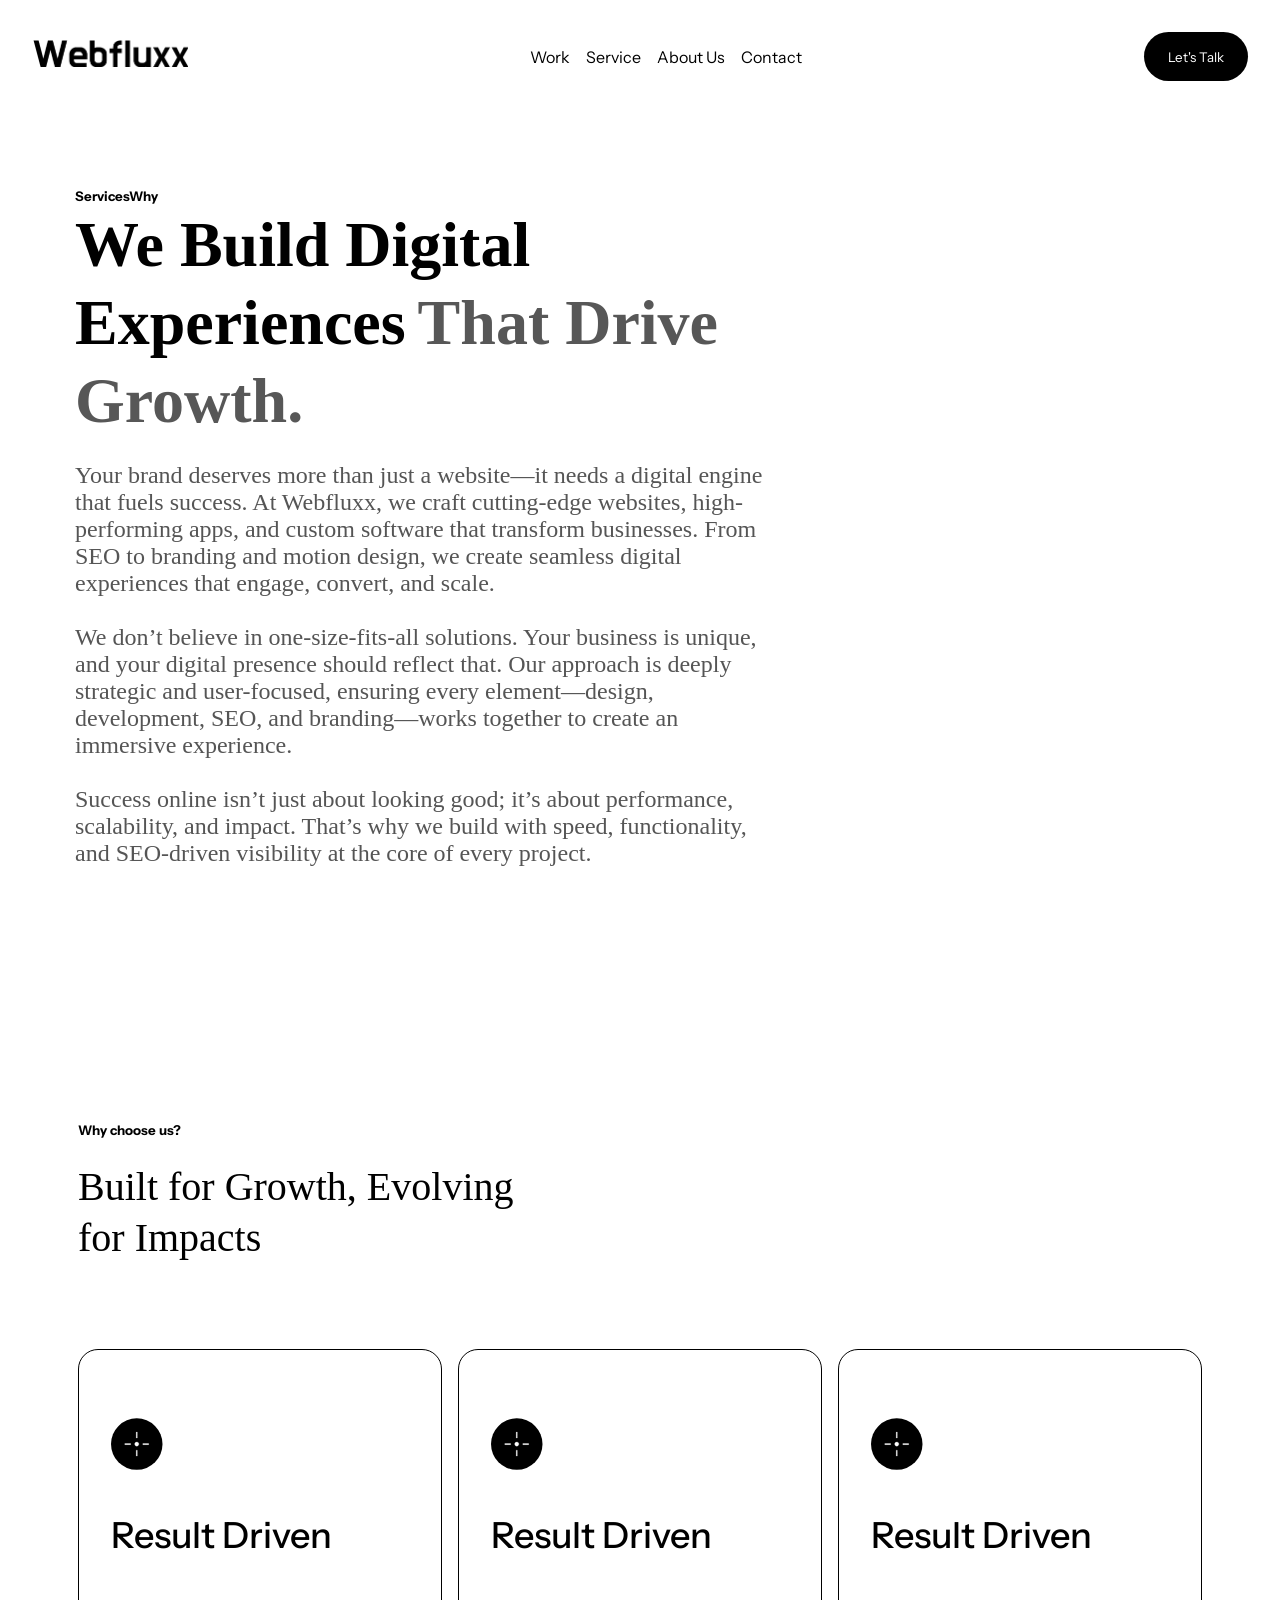
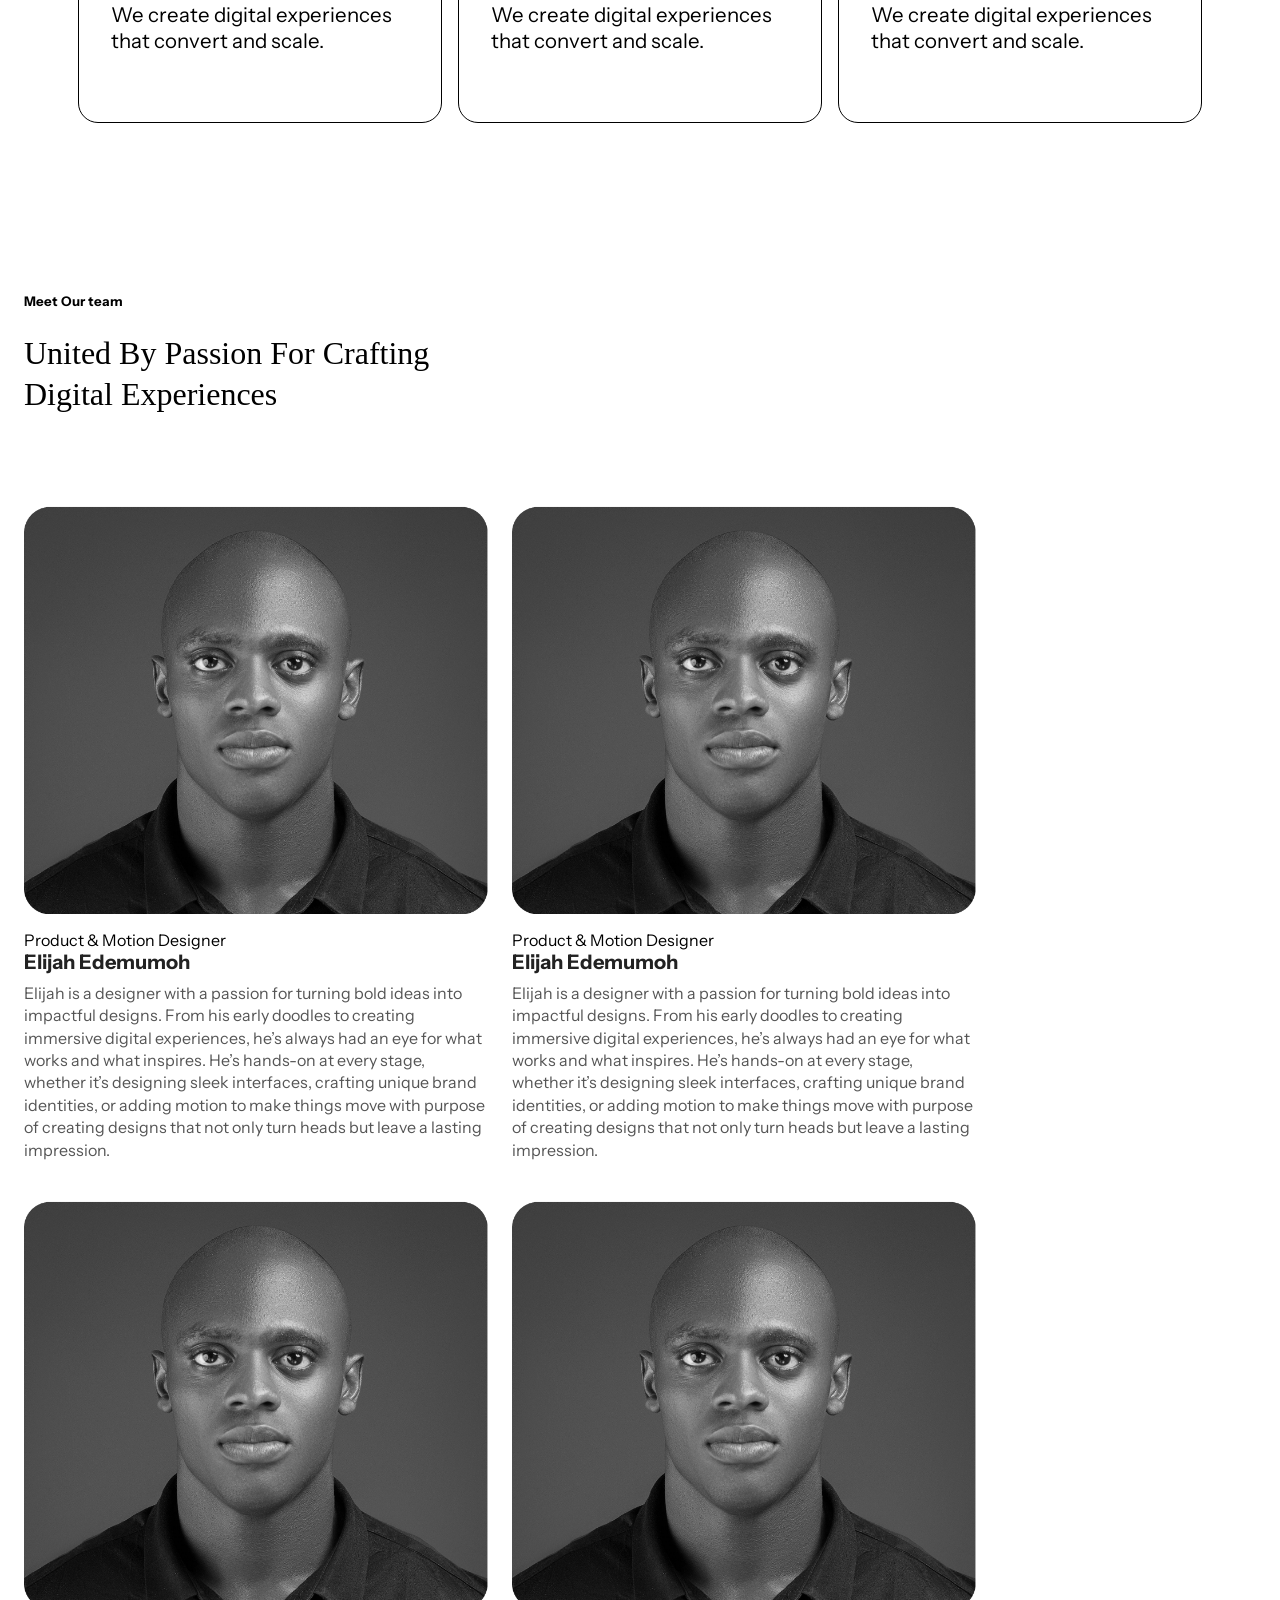
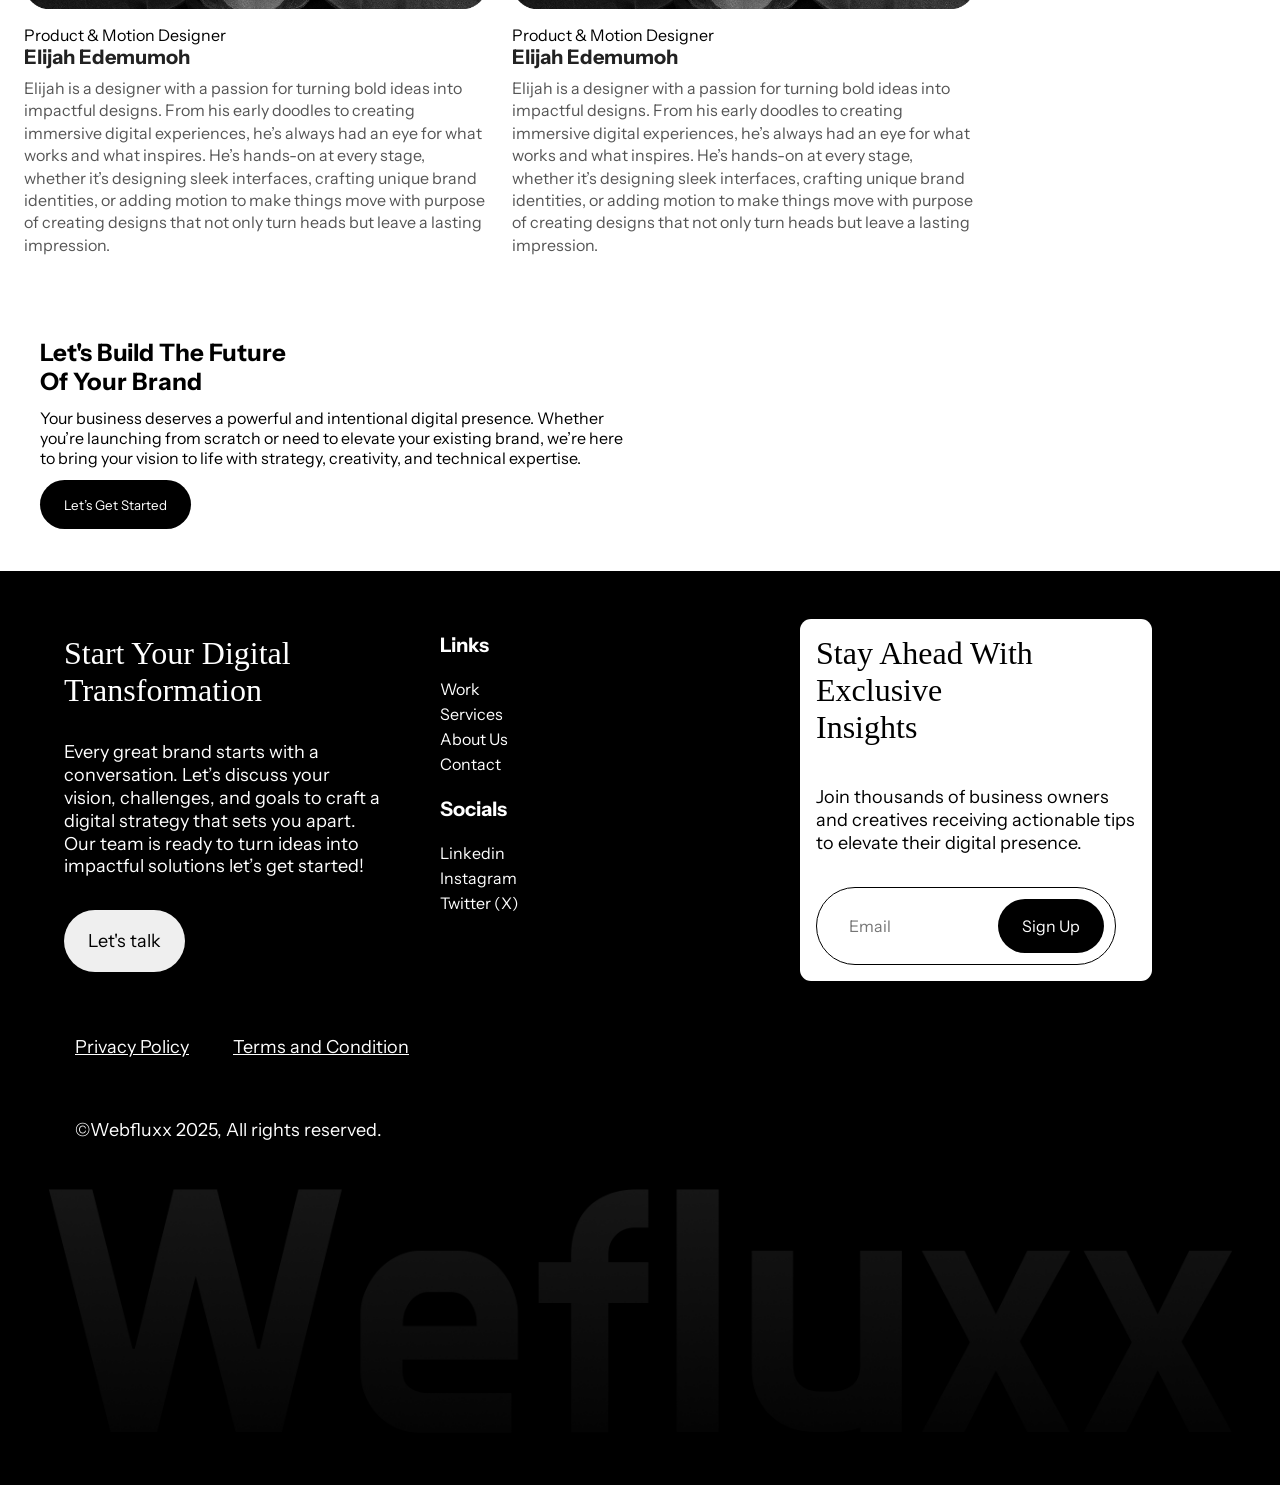
==== commit 0901fba1: "new update" ====
--- a/about.html
+++ b/about.html
@@ -166,10 +166,14 @@
     <!-- Footer -->
     <footer>
       <div class="footer-content">
-        <!-- Newsletter Section: displayed first on small screens -->
+        <!-- Newsletter Section: displayed first on 2 screens -->
         <div class="footer-part footer-newsletter">
-          <h3>Sign Up for Our Newsletter</h3>
-          <p>Subscribe to receive our latest updates and offers.</p>
+          <div class="f-head">Stay Ahead With Exclusive Insights</div>
+          <p>
+            Join thousands of business owners and creatives 
+            receiving actionable tips to elevate their digital 
+            presence.
+          </p>
           <div class="input-group">
             <input type="email" placeholder="Email" required />
             <button type="submit">Sign Up</button>
@@ -177,31 +181,40 @@
         </div>
         <!-- Header and Paragraph -->
         <div class="footer-part footer-header">
-          <h3>Start Your Digital Transformation</h3>
-          <p>
-            very great brand starts with a conversation. 
+          <div class="f-head">Start Your Digital Transformation</div>
+          <p>
+            Every great brand starts with a conversation. 
             Let’s discuss your vision, challenges, and goals 
             to craft a digital strategy that sets you apart. 
             Our team is ready to turn ideas into impactful 
             solutions let’s get started!
           </p>
+          <button class="f-button">Let's talk</button>
         </div>
         <!-- Links Section -->
         <div class="footer-part footer-links">
-          <h3>Links</h3>
+          <div class="f-head">Links</div>
           <ul>
             <li><a href="#">Work</a></li>
             <li><a href="#">Services</a></li>
             <li><a href="#">About Us</a></li>
             <li><a href="#">Contact</a></li>
           </ul>
-          <h3 class="link-2">Socials</h3>
+          <div class="f-head link-2">Socials</div>
           <ul>
             <li><a href="#">Linkedin</a></li>
-            <li><a href="#">Inatagram</a></li>
+            <li><a href="#">Instagram</a></li>
             <li><a href="#">Twitter (X)</a></li>
           </ul>
         </div>
+        
+      </div>
+      <div class="footer-end">
+        <ul class="footerend-wrapper">
+          <li><a href="">Privacy Policy</a></li>
+          <li><a href="">Terms and Condition</a></li>
+        </ul>
+        <div class="footer-rights">©Webfluxx 2025, All rights reserved.</div>
       </div>
       <!-- Full-width footer image underneath the content -->
       <img src="/assets/Wefluxxgr.png" class="footer-image" />
--- a/style.css
+++ b/style.css
@@ -1,4 +1,8 @@
 /* Basic Reset */
+@font-face {
+  font-family: PP Neue Corp;
+  src: url(PPNeueCorp-NormalMedium-BF6732c5c5212e9.otf)
+}
 * {
     margin: 0;
     padding: 0;
@@ -17,6 +21,9 @@
     padding: 16.5px 24px;
     cursor: pointer;
     color: #ffffff;
+  }
+  .txt {
+    font-family: PP Neue Corp;
   }
   .lta-btn {
     background-color: #000000;
@@ -147,17 +154,20 @@
 
    /* Hero section styling */
     .hero {
+    max-width: 100%;
+    height: 100vh;
+    background: #ffffff;
     display: flex;
     justify-content: center;
     flex-direction: column;
     align-items: center;
     text-align: center;
-    height: 100vh;
-    background: #ffffff;
   }
   .hero-wrapper {
-    padding-left: 240px;
-    padding-right: 240px;
+    
+    width: 960px;
+    height: 482px;
+
   }
   .hero h3 {
     font-size: 18px;
@@ -167,20 +177,45 @@
     font-size: 18px;
   }
   .hero .typing {
+    font-family: PP Neue Corp;
+    font-weight: 500;
     font-size: 90px;
-    font-weight: 500;
-    color: #000000;
+    line-height: 107%;
+    letter-spacing: 0%;
+    text-align: center;
+    height: 240px;
+    
   }
   .hero-paragraph {
     padding: 42px 75px;
   }
   .service-container{
     padding: 78px;
-    /* background: yellow; */
-  }
-  .service-container{
-    padding: 78px;
-    /* background: yellow; */
+    
+  }
+  .vect-head{
+    color: #575757;
+    width: 76px;
+    display: flex;
+    justify-content: space-between;
+  }
+  .vect-head2{
+    color: #575757;
+    width: 135px;
+    display: flex;
+    justify-content: space-between;
+  }
+  .vect-head3{
+    color: #575757;
+    width: 103px;
+    display: flex;
+    justify-content: space-between;
+  }
+  .vect-head4{
+    color: #575757;
+    width: 58px;
+    display: flex;
+    justify-content: space-between;
   }
 
   
@@ -203,11 +238,11 @@
   gap: 24px;
 
 }
-/* .wrap {
+.wrap {
   display: flex;
   justify-content: space-between;
   
-} */
+}
 .text-service > h1 > span {
   color: #7f2736;
   font-size: 40px;
@@ -235,6 +270,10 @@
   gap: 1rem;
 
 }
+.arrside {
+  width: 14px;
+height: 14px;
+}
 .service-cards > .service-card {
   width: 412px;
   height: 374px;
@@ -276,9 +315,10 @@
   border: none;
 }
 .card-img{
-  width: 20%;
+  width: 52px;
 }
 .service-card > h1 {
+  font-family: PP Neue Corp;
   color: #fff;
   /* margin-top: 115px;
   margin-left: 50px; */
@@ -301,8 +341,8 @@
 
 }
 .service-card > p {
-  color: #fff;
-  font-size: 20px;
+  color: #575757;
+  font-size: 16px;
   /* margin-top: 30px;
   margin-left: 50px; */
 
@@ -342,7 +382,7 @@
   border-radius: 50%;
 }
 .text-service .btn-light {
-  width: 256px;
+  width: 270px;
   height: 56px;
   gap: 16px;
   border-radius: 100px;
@@ -351,13 +391,16 @@
   padding-bottom: 16px;
   padding-left: 24px;
   border-width: 1px;
-
+  display: flex;
+  align-items: center;
+  font-size: 18px;
 }
 .btn-wrapper{
   display: flex;
   width: 295px;
   height: 56px;
   gap: 14px;
+  margin: auto;
 }
 .project-text-2 {
   font-family: PP Neue Corp;
@@ -372,13 +415,15 @@
   width: 100%;
   padding: 78px;
   /* background: green; */
-}
+  margin: auto;
+}
+
 .project-top{
   display: flex;
   justify-content: space-between;
   align-items: center;
   height: 161px;
-
+  margin-bottom: 2rem;
 }
 .project-top-2{
   display: flex;
@@ -471,18 +516,23 @@
 }
 .arrows {
   display: flex;
+  align-items: end;
   gap: 1rem;
+  padding-bottom: 2rem;
 }
 .arrow {
   background: none;
-  border: none;
+  border: 1px solid #000000;
+  border-radius: 50%;
   font-size: 1.5rem;
   cursor: pointer;
-  color: #007bff;
+  color: #000000;
   transition: color 0.3s;
+  padding: 1rem;
 }
 .arrow:hover {
   color: #9F9C9C;
+  border: 1px solid #9F9C9C;
 }
 /* Carousel Container and Track */
 .testimonial-container {
@@ -494,13 +544,13 @@
 }
 /* Testimonial Items */
 .testimonial-item {
-  background: #e9ecef;
+  background: #F5F5F5;
   border-radius: 4px;
   padding: 1.5rem;
   margin: 0 0.5rem;
   flex: 0 0 100%; /* Default to full width (for mobile) */
-  width: 344px;
-  height: 390px;
+  /* width: 344px; */
+  /* height: 390px; */
   gap: 27.18px;
 
 }
@@ -509,11 +559,19 @@
   line-height: 1.5;
   margin-bottom: 1rem;
   color: #333;
+  margin-top: 2rem;
+}
+.testimonial-author1 {
+  font-weight: bold;
+  font-size: 20px;
+  color: #000;
+  text-align: left;
 }
 .testimonial-author {
-  font-weight: bold;
-  color: #555;
+  font-size: 15px;
+  color: #575757;
   text-align: left;
+  
 }
 /* Media Query for Larger Screens */
 @media (min-width: 768px) {
@@ -586,7 +644,7 @@
 /* Section container styling */
 .responsive-section {
   padding: 4.688rem;
-  max-width: 53.5rem;
+  width: 53.5rem;
   border-radius: 8px;
 }
 /* Header styling with two different colors */
@@ -596,16 +654,20 @@
   
 }
 .responsive-section h1 .first-part {
+  font-family: PP Neue Corp;
   color: #000000; 
 }
 .responsive-section h1 .second-part {
+  font-family: PP Neue Corp;
   color: #575757;
 }
 /* Paragraph styling */
 .responsive-section p {
+  font-family: PP Neue Corp;
   font-size: 1.5rem;
   color: #555;
-  margin-top: 1rem;
+  margin-top: 24px;
+  margin-bottom: 32px;
 }
 /* Responsive adjustments for smaller screens */
 @media (max-width: 600px) {
@@ -632,6 +694,18 @@
     flex-direction: column;
     padding: 24px;
   }
+  .wrap {
+    display: flex;
+    flex-direction: column;
+    justify-content: space-between;
+    
+  }
+  .arrows {
+    display: flex;
+    align-items: end;
+    gap: 1rem;
+    margin-top: 3rem;
+  }
 }
 
 
@@ -643,47 +717,62 @@
       .overlay-text {
         display:none
       }
-       .hero {
-        height: 100%;
+      .hero {
         /* background: blue; */
-       }
+        max-width: 100%;
+        height: 100vh;
+        display: flex;
+        justify-content: center;
+        flex-direction: column;
+        align-items: center;
+        text-align: center;
+      }
       .hero-wrapper {
+        /* background: red; */
+        display: flex;
+        justify-content: center;
+        flex-direction: column;
+        align-items: center;
         padding: 0px 24px;
-        margin-top: 3rem;
+        width: 342px;
+        height: 700px;
+
       }
       .hero h3 {
         font-size: 10px;
         font-weight: 600;
       }
-      .hero p {
+      /* .hero p {
         font-weight: 400;
         font-size: 16px;
         line-height: 127%;
         letter-spacing: 0%;
         text-align: center;
 
-      }
+      } */
       .btn-wrapper{
         display: flex;
         flex-direction: column;
-        width: 342px;
-        height: 126px;
         gap: 14px;
 
       }
       .hero .typing {
+        font-family: PP Neue Corp;
+        font-weight: 500;
         font-size: 48px;
-        font-weight: 500;
-        color: #000000;
-        width: 342px;
+        line-height: 107%;
+        letter-spacing: 0%;
+        text-align: center;
+        height: 153px;
         
-        height: 153px;
-        /* background: red; */
-        
-      }
+      }
+      
       .hero-paragraph {
+        /* background: yellow; */
+        text-align: center;
         margin-top: 75px;
         width: 328px;
+        height: 140px;
         font-weight: 400;
         font-size: 16px;
         line-height: 127%;
@@ -693,6 +782,7 @@
       }
 
       .service-cards {
+        margin-top: 30px;
         display: flex;
         flex-direction: column;
         justify-content: space-between;
@@ -850,6 +940,7 @@
   #typewriter {
     color:#9F9C9C;
     font-weight: bold;
+    font-family: PP Neue Corp;
   }
   /* Typewriter cursor styling */
   .cursor {
@@ -866,6 +957,7 @@
   .highlight {
     color:#9F9C9C;
     font-weight: bold;
+    font-family: PP Neue Corp;
   }
   /* Call-to-Action Button */
   .btn-hero {
@@ -886,6 +978,32 @@
     cursor: pointer;
     color: #000000;
   }
+  .btn-test {
+    padding: 0.5rem 1rem;
+    background-color: transparent;
+    border: 1px #575757 solid;
+    border-radius: 25px;
+    padding: 16.5px 24px;
+    cursor: pointer;
+    color: ##575757;
+    font-size: 14px;
+    display:flex;
+    justify-content: space-between;
+    align-items: center;
+  }
+  .btn-view {
+    padding: 0.5rem 1rem;
+    background-color: transparent;
+    border: 1px black solid;
+    border-radius: 25px;
+    padding: 16.5px 24px;
+    cursor: pointer;
+    color: #000000;
+    margin: auto;
+    display: flex;
+    justify-content: center;
+    font-size: 16px;
+  }
   .btn-card {
     padding: 0.5rem 1rem;
     background-color: transparent;
@@ -913,6 +1031,32 @@
   .footer-part {
     padding: 1rem;
   }
+  .f-button {
+    padding: 20px 24px;
+    font-size: 18px;
+    border-radius: 50px;
+    border: none;
+  }
+  .footer-end {
+    height: 105px;
+    display: flex;
+    flex-direction: column;
+    justify-content: space-between;
+    padding-left: 75px;
+    font-size: 18px;
+    font-weight: 400;
+  }
+  .footerend-wrapper {
+    width: 334px;
+    display: flex;
+    justify-content: space-between
+  }
+  .footerend-wrapper li {
+    list-style-type: none;
+  }
+  .footerend-wrapper li a {
+    color: white;
+  }
   
   /* Default small screen order:
      HTML order: Newsletter, Header, Links 
@@ -921,16 +1065,45 @@
   .footer-newsletter {
     background: white;
     color: black;
-    border-radius: 15px;
-  }
-  .footer-newsletter h3,
-  .footer-header h3,
-  .footer-links h3 {
+    border-radius: 11px;
+    display: flex;
+    flex-direction: column;
+    justify-content: space-around;
+  }
+  .footer-newsletter .f-head{
+    width:232px;
+  }
+  .footer-newsletter .f-head,
+  .footer-header .f-head {
     margin-bottom: 0.5rem;
+    font-family: PP Neue Corp;
+    font-size: 32px;
+  }
+  .footer-links .f-head{
+    font-weight: 700;
+    font-size: 20px;
+    line-height: 100%;
+    letter-spacing: 0%;
+
+  }
+  .footer-links ul{
+    width: 89px;
+    height: 90px;
+    margin-top: 24px;
+  }
+  .footer-links ul li{
+    margin-top: 5px;
   }
   .footer-newsletter p,
-  .footer-header p {
-    margin-bottom: 1rem;
+  .footer-header p, 
+  .footer-links p {
+    margin:32px 0px;
+    font-size: 18px;
+    /* width: 402px; */
+    font-weight: 400;
+    line-height: 127%;
+    letter-spacing: 0%;
+
   }
   /* Input group: position button inside the input box */
   .input-group {
@@ -939,9 +1112,9 @@
   }
   .input-group input {
     width: 100%;
-    padding: 10px 50px 10px 10px;
+    padding: 28px 32px 28px 32px;
     border: 1px solid black;
-    border-radius: 25px;
+    border-radius: 50px;
     font-size: 1rem;
   }
   .input-group button {
@@ -952,9 +1125,9 @@
     border: none;
     background: #000000;
     color: #fff;
-    padding: 0 15px;
-    border-radius: 25px;
-    margin: 5px;
+    padding: 12px 24px;
+    border-radius: 50px;
+    margin: 12px;
     cursor: pointer;
     font-size: 1rem;
   }
@@ -1108,6 +1281,7 @@
       padding-top: 2rem;
       margin-bottom: 4rem;
     }
+    
   }
 
     /* Section Wrapper */
@@ -1343,17 +1517,20 @@
     background: transparent;
     color: #333;
   }
+
   .card {
     position: relative;
     overflow: hidden;
     border-radius: 8px;
-    height: 200px; 
+    
+    /* background:red; */
   }
   .card img {
-    width: 100%;  
-    /* background: red;            same height for all */
+    width: 100%;            same height for all
     object-fit: contain;
     flex-shrink: 0;
+    height: 300px; 
+    border-radius: 25px;
   }
   
   .card-content .actions button {
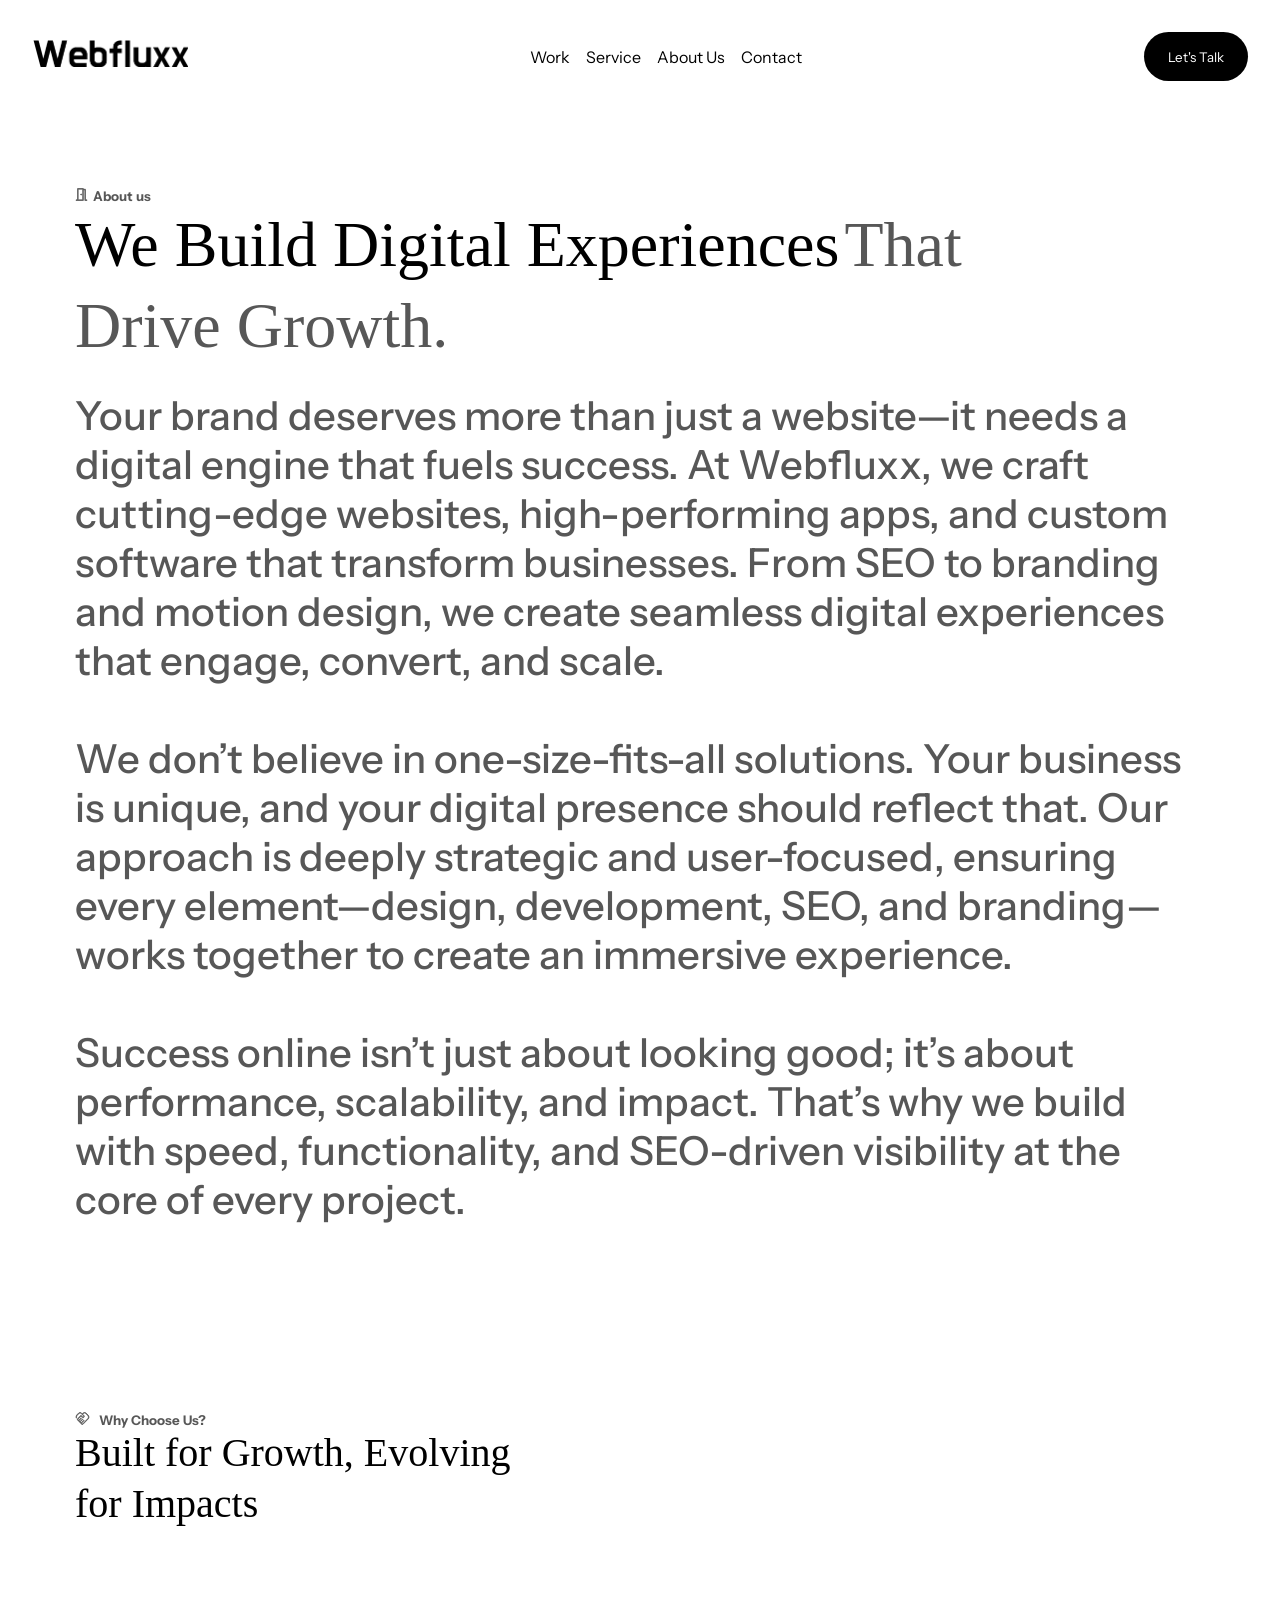
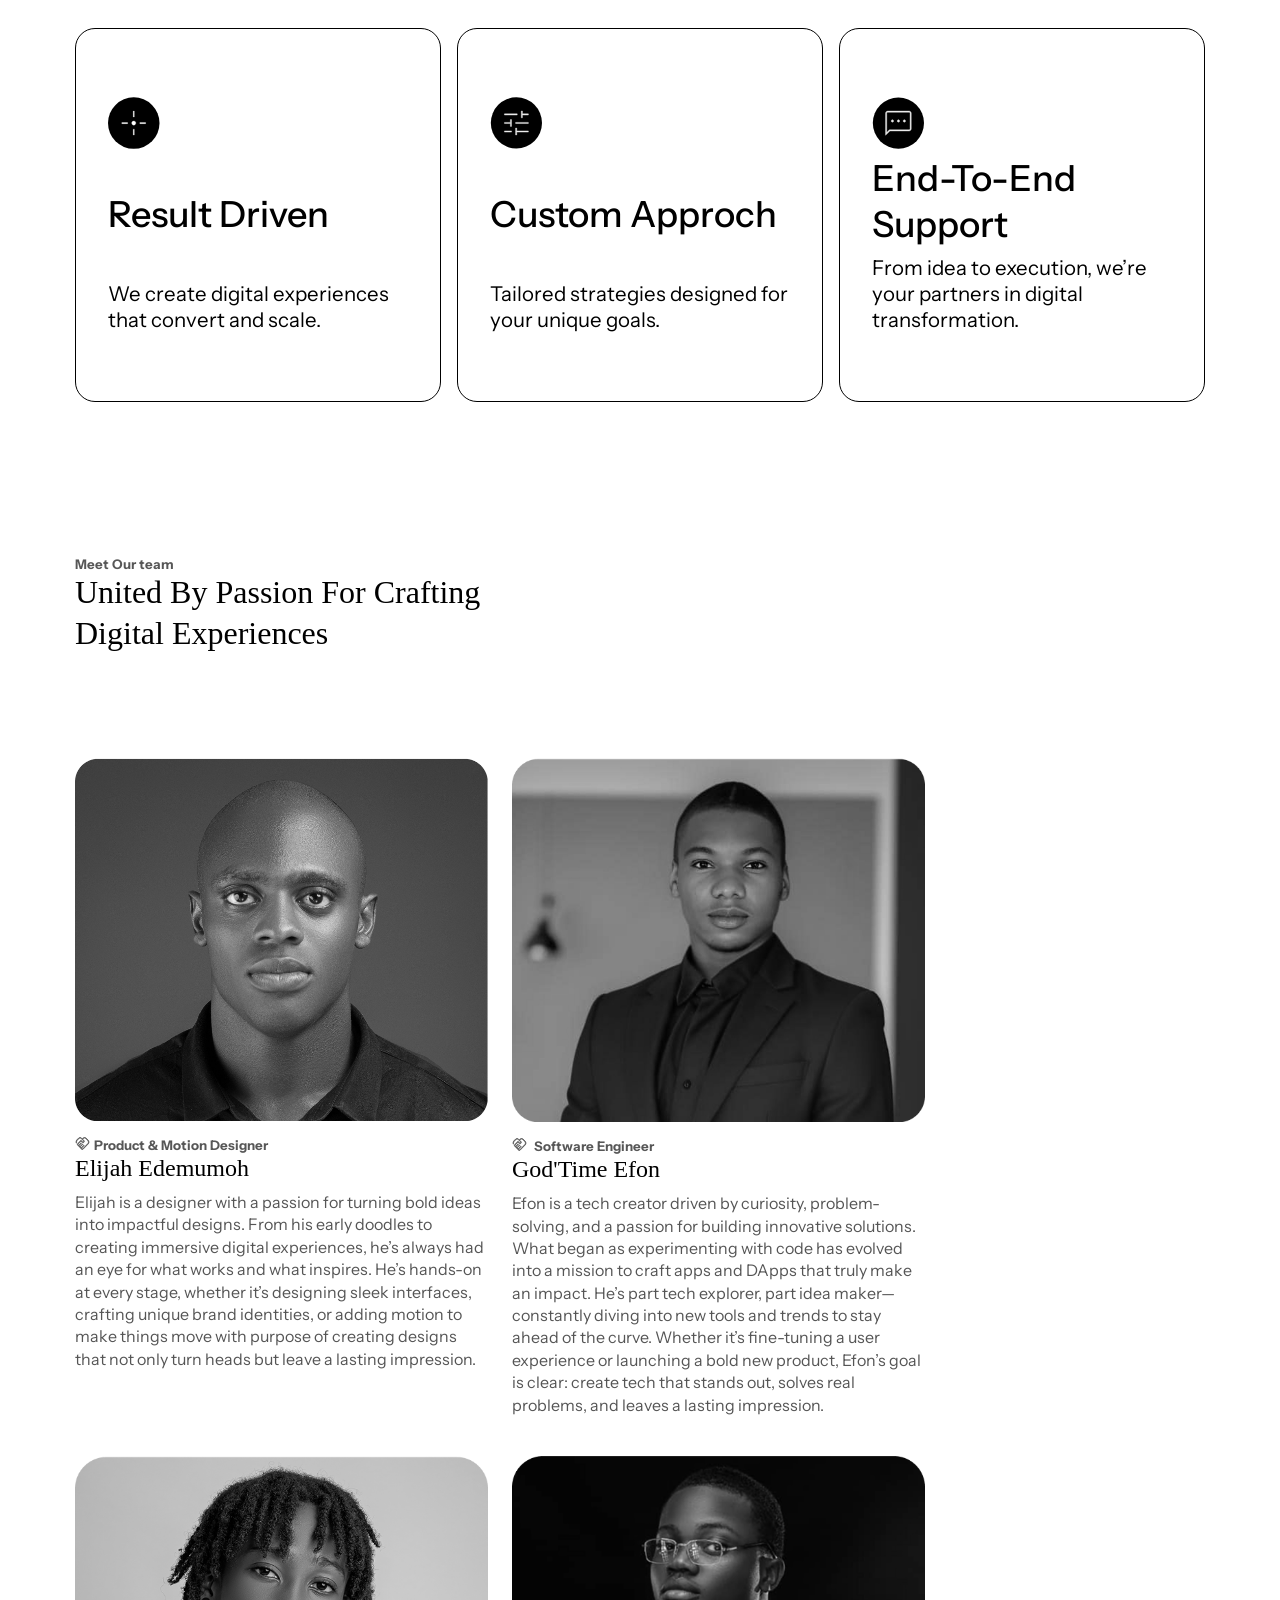
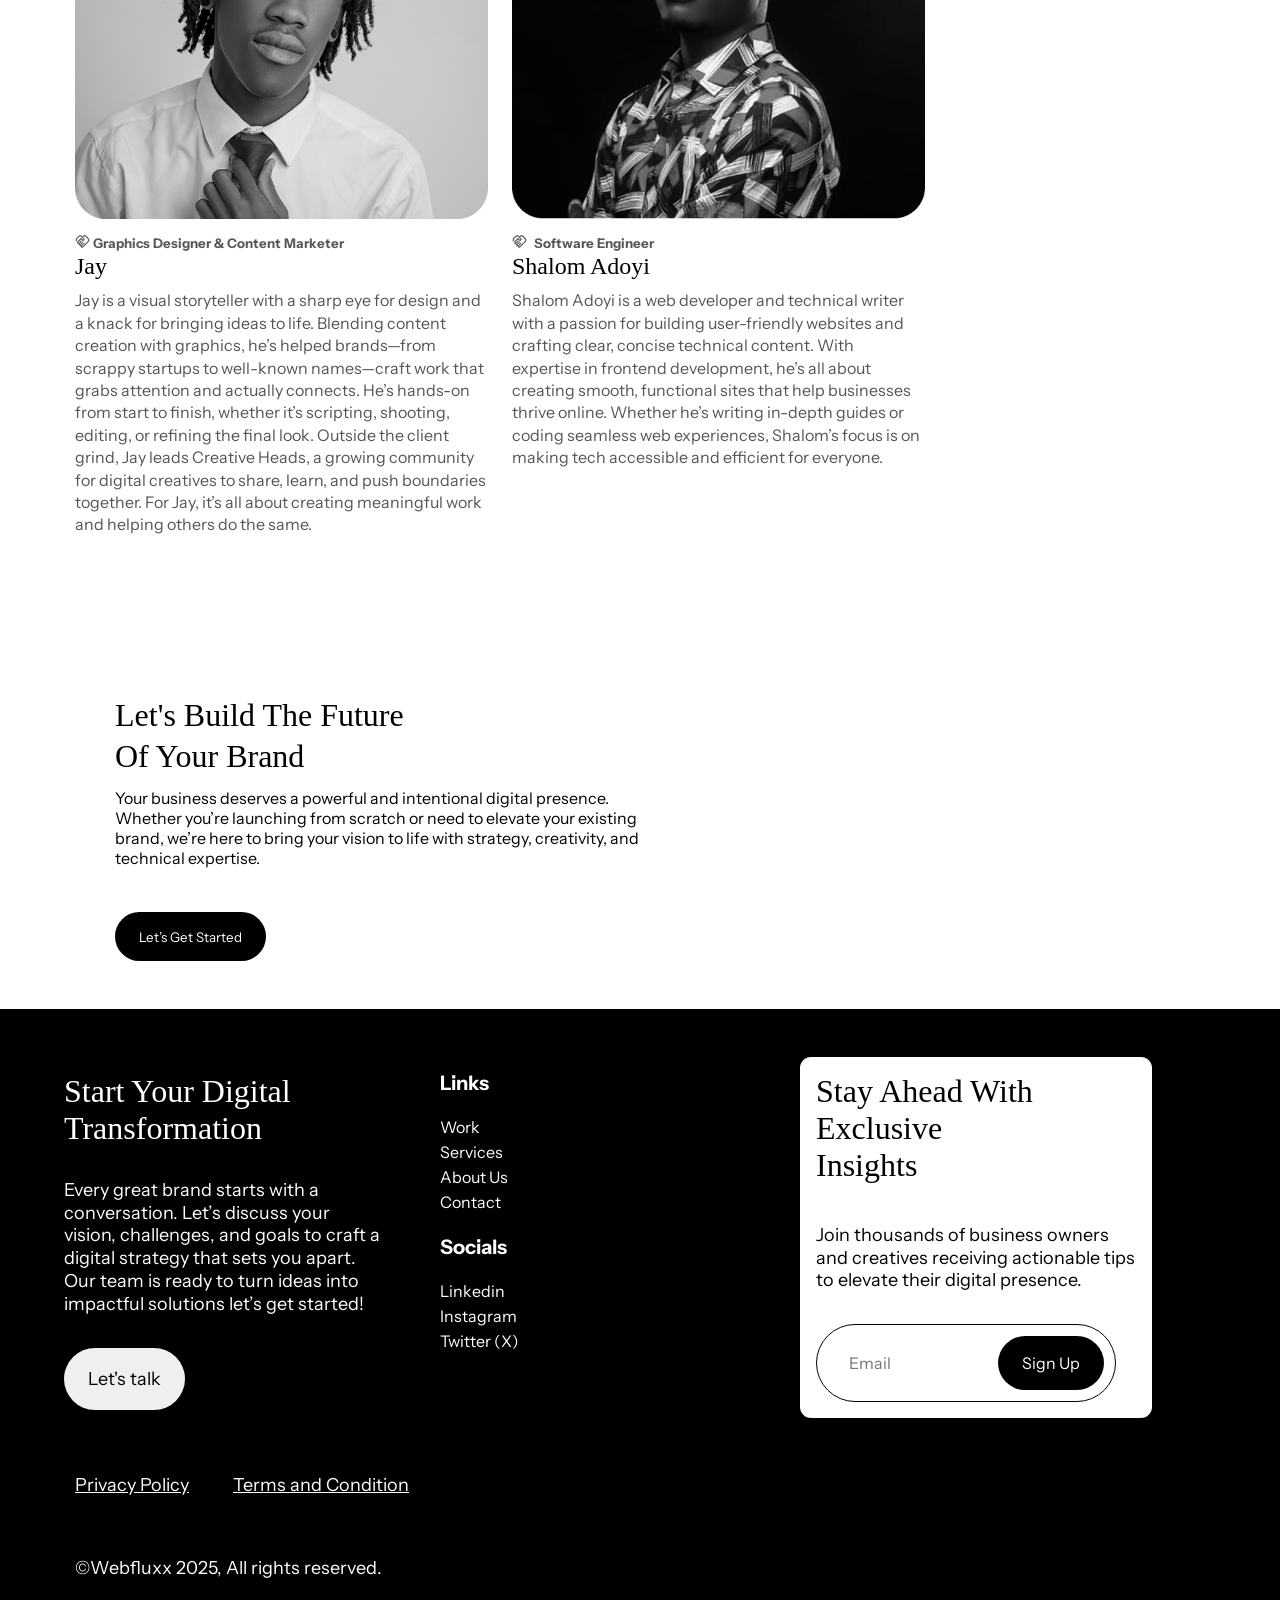
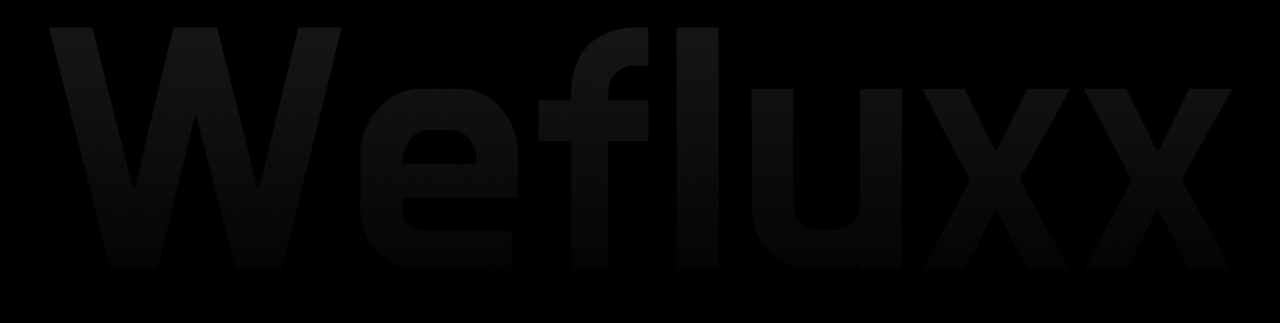
==== commit c3fd12b3: "new commit" ====
--- a/about.html
+++ b/about.html
@@ -38,12 +38,12 @@
     </nav>
 
     <section class="responsive-section">
-      <h5>Services<span>Why</span></h5>
+      <h5 class="vect-head"><span><img src="/assets/aboutvect.svg" alt=""></span>About us</h5>
       <h1>
         <span class="first-part">We Build Digital Experiences</span>
         <span class="second-part">That Drive Growth.</span>
       </h1>
-      <p>
+      <p class="par">
         Your brand deserves more than just a website—it needs a digital engine that fuels success. At Webfluxx, we craft cutting-edge websites, high-performing apps, and custom software that transform businesses. From SEO to branding and motion design, we create seamless digital experiences that engage, convert, and scale.
         <br><br>
         We don’t believe in one-size-fits-all solutions. Your business is unique, and your digital presence should reflect that. Our approach is deeply strategic and user-focused, ensuring every element—design, development, SEO, and branding—works together to create an immersive experience.
@@ -55,7 +55,7 @@
 
     <div class="service-container">
       <div class="text-service">
-        <h5>Why choose us?</h5>
+        <h5 class="vect-head6"><span><img src="/assets/choose.svg" alt=""></span>Why Choose Us?</h5>
         <h2 class="services-header">Built for Growth, Evolving for Impacts</h2>
       </div>
       <div class="service-cards">
@@ -68,19 +68,19 @@
           </p>
         </div>
         <div class="service-card-3">
-          <img src="/assets/Frame2.svg" class="card-img" alt="">
-          <h1>Result Driven</h1>
-          <p>
-            We create digital experiences that
-            convert and scale.
+          <img src="/assets/custom.svg" class="card-img" alt="">
+          <h1>Custom Approch</h1>
+          <p>
+            Tailored strategies designed for your
+            unique goals.
           </p>
         </div>
         <div class="service-card-3">
-          <img src="/assets/Frame2.svg" class="card-img" alt="">
-          <h1>Result Driven</h1>
-          <p>
-            We create digital experiences that
-            convert and scale.
+          <img src="/assets/e2e.svg" class="card-img" alt="">
+          <h1>End-To-End Support</h1>
+          <p>
+            From idea to execution, we’re your 
+            partners in digital transformation.
           </p>
         </div>
         
@@ -92,7 +92,7 @@
 
     <section class="profile-section">
       <div class="text-service">
-        <h5>Meet Our team</h5>
+        <h5 class="vect-head6">Meet Our team</h5>
         <h2 class="services-header">
           United By Passion For
           Crafting Digital Experiences
@@ -100,9 +100,9 @@
       </div>
       <div class="profile-grid">
         <div class="profile-card">
-          <img src="/assets/Frame41.png" alt="Alice Smith">
-          <div class="info">
-            <div>Product & Motion Designer</div>
+          <img src="/assets/Frame41.png" alt="Elijah Edemumoh">
+          <div class="info">
+            <h5 class="vect-head9"><span><img src="/assets/choose.svg" alt=""></span>Product & Motion Designer</h5>
             <h3>Elijah Edemumoh</h3>
             <p>
               Elijah is a designer with a passion for turning bold ideas into impactful designs. From his early doodles to creating immersive digital experiences, he’s always had an eye for what works and what inspires. He’s hands-on at every stage, whether it’s designing sleek interfaces, crafting unique brand identities, or adding motion to make things move with 
@@ -111,35 +111,36 @@
           </div>
         </div>
         <div class="profile-card">
-          <img src="/assets/Frame41.png" alt="Alice Smith">
-          <div class="info">
-            <div>Product & Motion Designer</div>
-            <h3>Elijah Edemumoh</h3>
-            <p>
-              Elijah is a designer with a passion for turning bold ideas into impactful designs. From his early doodles to creating immersive digital experiences, he’s always had an eye for what works and what inspires. He’s hands-on at every stage, whether it’s designing sleek interfaces, crafting unique brand identities, or adding motion to make things move with 
-              purpose of creating designs that not only turn heads but leave a lasting impression.
-            </p>
-          </div>
-        </div>
-        <div class="profile-card">
-          <img src="/assets/Frame41.png" alt="Alice Smith">
-          <div class="info">
-            <div>Product & Motion Designer</div>
-            <h3>Elijah Edemumoh</h3>
-            <p>
-              Elijah is a designer with a passion for turning bold ideas into impactful designs. From his early doodles to creating immersive digital experiences, he’s always had an eye for what works and what inspires. He’s hands-on at every stage, whether it’s designing sleek interfaces, crafting unique brand identities, or adding motion to make things move with 
-              purpose of creating designs that not only turn heads but leave a lasting impression.
-            </p>
-          </div>
-        </div>
-        <div class="profile-card">
-          <img src="/assets/Frame41.png" alt="Alice Smith">
-          <div class="info">
-            <div>Product & Motion Designer</div>
-            <h3>Elijah Edemumoh</h3>
-            <p>
-              Elijah is a designer with a passion for turning bold ideas into impactful designs. From his early doodles to creating immersive digital experiences, he’s always had an eye for what works and what inspires. He’s hands-on at every stage, whether it’s designing sleek interfaces, crafting unique brand identities, or adding motion to make things move with 
-              purpose of creating designs that not only turn heads but leave a lasting impression.
+          <img src="/assets/Godstime.png" alt="God'Time Efon">
+          <div class="info">
+            <h5 class="vect-head7"><span><img src="/assets/choose.svg" alt=""></span>Software Engineer</h5>
+            <h3>God'Time Efon</h3>
+            <p>
+              Efon is a tech creator driven by curiosity, problem-solving, and a passion for building innovative solutions. What began as experimenting with code has evolved into a mission to craft apps and DApps that truly make an impact. He’s part tech explorer, part idea maker—constantly diving into new tools and trends to stay ahead of the curve. Whether it’s fine-tuning a user experience or launching a bold new product, Efon’s goal is clear: 
+              create tech that stands out, solves real problems, and leaves a lasting impression.
+            </p>
+          </div>
+        </div>
+        <div class="profile-card">
+          <img src="/assets/jay.png" alt="Jay">
+          <div class="info">
+            <h5 class="vect-head8"><span><img src="/assets/choose.svg" alt=""></span>Graphics Designer & Content Marketer</h5>
+            <h3>Jay</h3>
+            <p>
+              Jay is a visual storyteller with a sharp eye for design and a knack for bringing ideas to life. Blending content creation with graphics, he’s helped brands—from scrappy startups to 
+              well-known names—craft work that grabs attention and actually connects. He’s hands-on from start to finish, whether it’s scripting, shooting, editing, or refining the final look. Outside the client grind, Jay leads Creative Heads, a growing community for digital creatives to share, learn, and push boundaries together. 
+              For Jay, it’s all about creating meaningful work and helping others do the same.
+            </p>
+          </div>
+        </div>
+        <div class="profile-card">
+          <img src="/assets/shalom.png" alt="Shalom Adoyi">
+          <div class="info">
+            <h5 class="vect-head7"><span><img src="/assets/choose.svg" alt=""></span>Software Engineer</h5>
+            <h3>Shalom Adoyi</h3>
+            <p>
+              Shalom Adoyi is a web developer and technical writer with a passion for building user-friendly websites and crafting clear, concise technical content. With expertise in frontend development, he’s all about creating smooth, functional sites that help businesses thrive online. Whether he’s writing in-depth guides or coding seamless web experiences, 
+              Shalom’s focus is on making tech accessible and efficient for everyone.
             </p>
           </div>
         </div>
--- a/style.css
+++ b/style.css
@@ -35,6 +35,7 @@
   }
   .btn-wrap {
     width: 186px;
+    margin-top: 32px;
   }
   
 
@@ -190,9 +191,10 @@
     padding: 42px 75px;
   }
   .service-container{
-    padding: 78px;
-    
-  }
+    padding: 0px 75px 0px 75px;
+    /* background:red; */
+  }
+
   .vect-head{
     color: #575757;
     width: 76px;
@@ -214,6 +216,36 @@
   .vect-head4{
     color: #575757;
     width: 58px;
+    display: flex;
+    justify-content: space-between;
+  }
+  .vect-head5{
+    color: #575757;
+    width: 45px;
+    display: flex;
+    justify-content: space-between;
+  }
+  .vect-head6{
+    width: 131px;
+    color: #575757;
+    display: flex;
+    justify-content: space-between;
+  }
+  .vect-head7{
+    width: 142px;
+    color: #575757;
+    display: flex;
+    justify-content: space-between;
+  }
+  .vect-head8{
+    width: 269px;
+    color: #575757;
+    display: flex;
+    justify-content: space-between;
+  }
+  .vect-head9{
+    width: 193px;
+    color: #575757;
     display: flex;
     justify-content: space-between;
   }
@@ -235,7 +267,7 @@
   justify-content: center;
   width: 481px;
   height: 281px;
-  gap: 24px;
+  /* gap: 24px; */
 
 }
 .wrap {
@@ -270,9 +302,16 @@
   gap: 1rem;
 
 }
+.service-cards6 {
+  /* background: yellow; */
+  display: flex;
+  justify-content: space-between;
+  gap: 1rem;
+
+}
 .arrside {
   width: 14px;
-height: 14px;
+  height: 14px;
 }
 .service-cards > .service-card {
   width: 412px;
@@ -309,7 +348,23 @@
   justify-content: space-between;
   background: transparent;
   color: #000000;
-  border-right: 1px solid black;
+  border-right: 1px solid #575757;
+}
+.bservice-card p {
+  width: 263px;
+  font-weight: 400;
+  font-size: 20px;
+  line-height: 127%;
+  letter-spacing: 0%;
+
+}
+.bservice-card h1{
+  width: 263px;
+  font-weight: 400;
+  font-size: 20px;
+  line-height: 127%;
+  letter-spacing: 0%;
+
 }
 .bservice-card:last-child {
   border: none;
@@ -408,7 +463,15 @@
   font-size: 40px;
   line-height: 127%;
   letter-spacing: 0%;
-
+  color:#575757;
+
+}
+.results {
+  font-family: PP Neue Corp;
+  font-weight: 500;
+  font-size: 32px;
+  line-height: 127%;
+  letter-spacing: 0%;
 
 }
 .project-container{
@@ -429,6 +492,7 @@
   display: flex;
   justify-content: space-between;
   padding: 40px;
+  margin-top: 96px;
 }
 .top-right {
   width: 50%;
@@ -643,31 +707,59 @@
 
 /* Section container styling */
 .responsive-section {
+  /* background:blue; */
   padding: 4.688rem;
-  width: 53.5rem;
+  width:100%;
+  border-radius: 8px;
+}
+.responsive-section5 {
+  /* background:blue; */
+  padding: 3rem;
+  width: 840px;
   border-radius: 8px;
 }
 /* Header styling with two different colors */
 .responsive-section h1 {
-  font-size: 4rem;
-  width: 50rem;
-  
-}
-.responsive-section h1 .first-part {
+  width: 930px;
+
+}
+.responsive-section5 .first-part,
+.responsive-section .first-part {
   font-family: PP Neue Corp;
   color: #000000; 
-}
-.responsive-section h1 .second-part {
+  font-weight: 500;
+  font-size: 64px;
+  letter-spacing: 0%;
+
+}
+.responsive-section5 .second-part,
+.responsive-section .second-part {
   font-family: PP Neue Corp;
   color: #575757;
+  font-weight: 500;
+  font-size: 64px;
+  line-height: 127%;
+  letter-spacing: 0%;
+
 }
 /* Paragraph styling */
+.responsive-section5 p,
 .responsive-section p {
   font-family: PP Neue Corp;
   font-size: 1.5rem;
   color: #555;
   margin-top: 24px;
   margin-bottom: 32px;
+  
+}
+.responsive-section .par {
+  font-family: Instrument Sans;
+  font-weight: 500;
+  font-size: 40px;
+  letter-spacing: 0%;
+  margin-top: 24px;
+  color: #575757;
+  
 }
 /* Responsive adjustments for smaller screens */
 @media (max-width: 600px) {
@@ -676,12 +768,37 @@
     width: 100%;
     border-radius: 8px;
   }
+  .responsive-section .first-part {
+    font-family: PP Neue Corp;
+    color: #000000; 
+    font-weight: 500;
+    font-size: 32px;
+    letter-spacing: 0%;
+  
+  }
+  .responsive-section .second-part {
+    font-family: PP Neue Corp;
+    color: #575757;
+    font-weight: 500;
+    font-size: 32px;
+    line-height: 127%;
+    letter-spacing: 0%;
+  
+  }
   .responsive-section h1 {
-    font-size: 2rem;
-    width: 70%;
+    width: 100%;
+  
   }
   .responsive-section p {
     font-size: 1rem;
+  }
+  .responsive-section .par {
+    font-family: Instrument Sans;
+    font-weight: 500;
+    font-size: 22px;
+    line-height: 127%;
+    letter-spacing: 0%;
+
   }
   .testimonial-carousel {
     padding: 24px;
@@ -705,6 +822,9 @@
     align-items: end;
     gap: 1rem;
     margin-top: 3rem;
+  }
+  .service-cards > .bservice-card {
+    border: none;
   }
 }
 
@@ -789,8 +909,16 @@
         gap: 1rem;
       
       }
+      .service-cards6 {
+        margin-top: 30px;
+        display: flex;
+        flex-direction: column;
+        justify-content: space-between;
+        gap: 1rem;
+      
+      }
       .service-container{
-        padding: 24px
+        padding: 0px 24px 0px 24px;
       }
       .text-service {
         display: flex;
@@ -799,10 +927,10 @@
         justify-content: center;
         width: 325px;
         height: 281px;
-        gap: 24px;
+        /* gap: 24px; */
       
       }
-      .text-service > h5 > span {
+      /* .text-service > h5 > span {
         width: 76px;
         height: 17px;
         gap: 6px;
@@ -812,7 +940,7 @@
         letter-spacing: 0%;
         text-align: center;
 
-      }
+      } */
       .text-service > h1 {
         font-weight: 500;
         font-size: 24px;
@@ -897,6 +1025,8 @@
         align-items: center;
         flex-direction: column-reverse;
         padding: 24px;
+        margin-top: 64px;
+        margin-bottom: 64px;
         /* background: pink; */
       }
       .project-text-2 {
@@ -920,6 +1050,7 @@
         flex-direction: column;
         width: 100%;
         align-item: center;
+        margin-top: 42px;
         /* background: blue; */
       
       }
@@ -1269,6 +1400,9 @@
     font-size: 1rem;
     color: #555;
   }
+  .footer-rights {
+    width: 70%;
+  }
   /* Media Query: On small screens hide desktop layout and show mobile layout */
   @media (max-width: 768px) {
     .desktop-layout {
@@ -1278,8 +1412,18 @@
       display: flex;
     }
     .future-wrapper {
-      padding-top: 2rem;
+      padding: 0px 24px 0px 24px;
       margin-bottom: 4rem;
+    }
+    .footerend-wrapper {
+      width: 334px;
+      display: flex;
+      flex-direction: column;
+      justify-content: space-between
+    }
+    .profile-section {
+      max-width: 1000px;
+      padding: 24px;
     }
     
   }
@@ -1287,7 +1431,7 @@
     /* Section Wrapper */
     .profile-section {
       max-width: 1000px;
-      padding: 24px;
+      padding: 75px;
     }
     .profile-section h2 {
       margin-bottom: 1.5rem;
@@ -1318,8 +1462,12 @@
     }
     .profile-card .info h3 {
       margin-bottom: 0.5rem;
-      font-size: 1.25rem;
-      color: #222;
+      font-family: PP Neue Corp;
+      font-weight: 500;
+      font-size: 24px;
+      line-height: 127%;
+      letter-spacing: 0%;
+
     }
     .profile-card .info p {
       font-size: 1rem;
@@ -1333,9 +1481,9 @@
         grid-template-columns: repeat(2, 1fr);
       }
     }
+
 .future-wrapper {
-  padding-top: 2rem;
-  padding-bottom: 2rem;
+  padding: 0px 75px 75px 75px;
 }
 
 .form-section {
@@ -1404,7 +1552,7 @@
   display: flex;
   justify-content: center;
   width: 100%;
-  /* background: red */
+  /* background: red; */
 }
 .gather-para {
   font-family: Instrument Sans;
@@ -1445,6 +1593,8 @@
   gap: 1rem;
   margin-bottom: 1.5rem;
   align-items: stretch;
+  padding-left: 75px;
+  padding-right: 75px;
 
 }
 /* “Large” and “Small” cards */
@@ -1511,7 +1661,11 @@
 
 /* Small‑screen: stack cards, move content below image */
 @media (max-width: 768px) {
-  .card-row { flex-direction: column; }
+  .card-row { 
+    flex-direction: column; 
+    padding-left: 24px;
+    padding-right: 24px;
+  }
   .card-content {
     position: static;
     background: transparent;
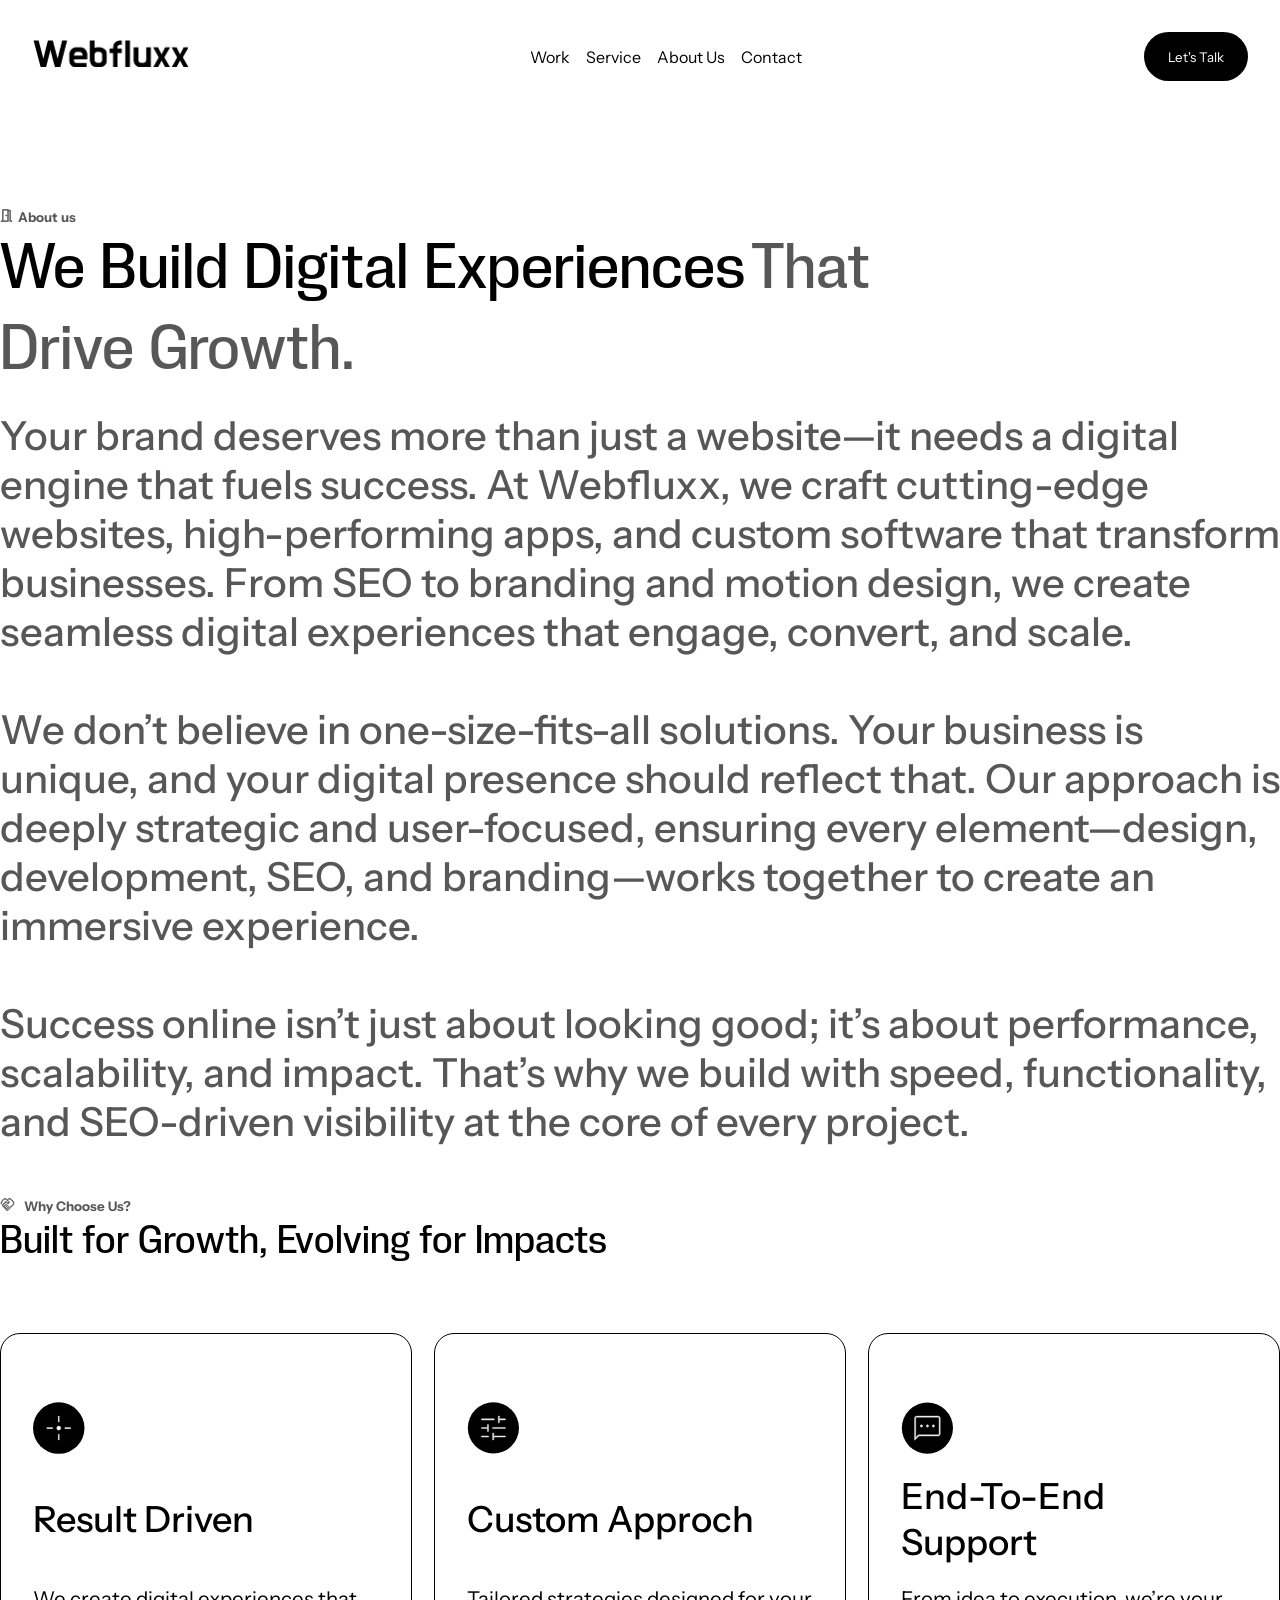
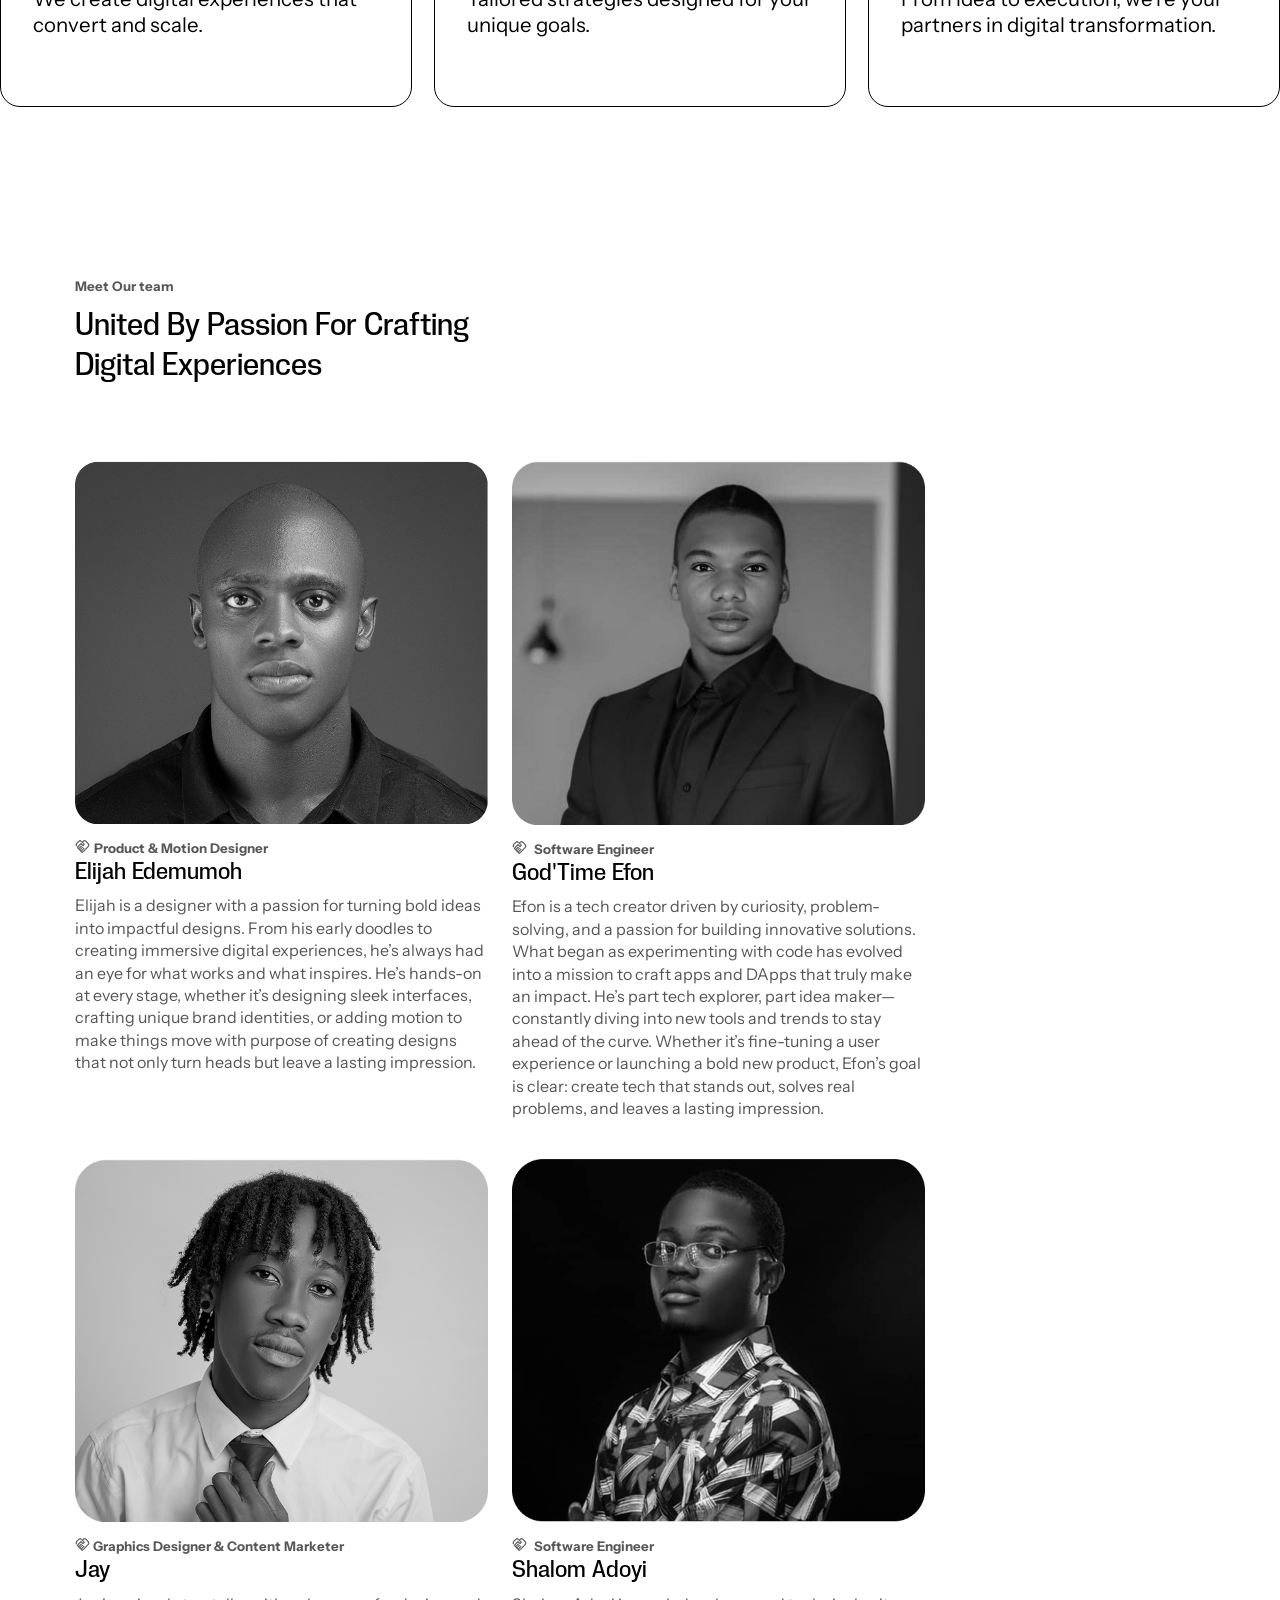
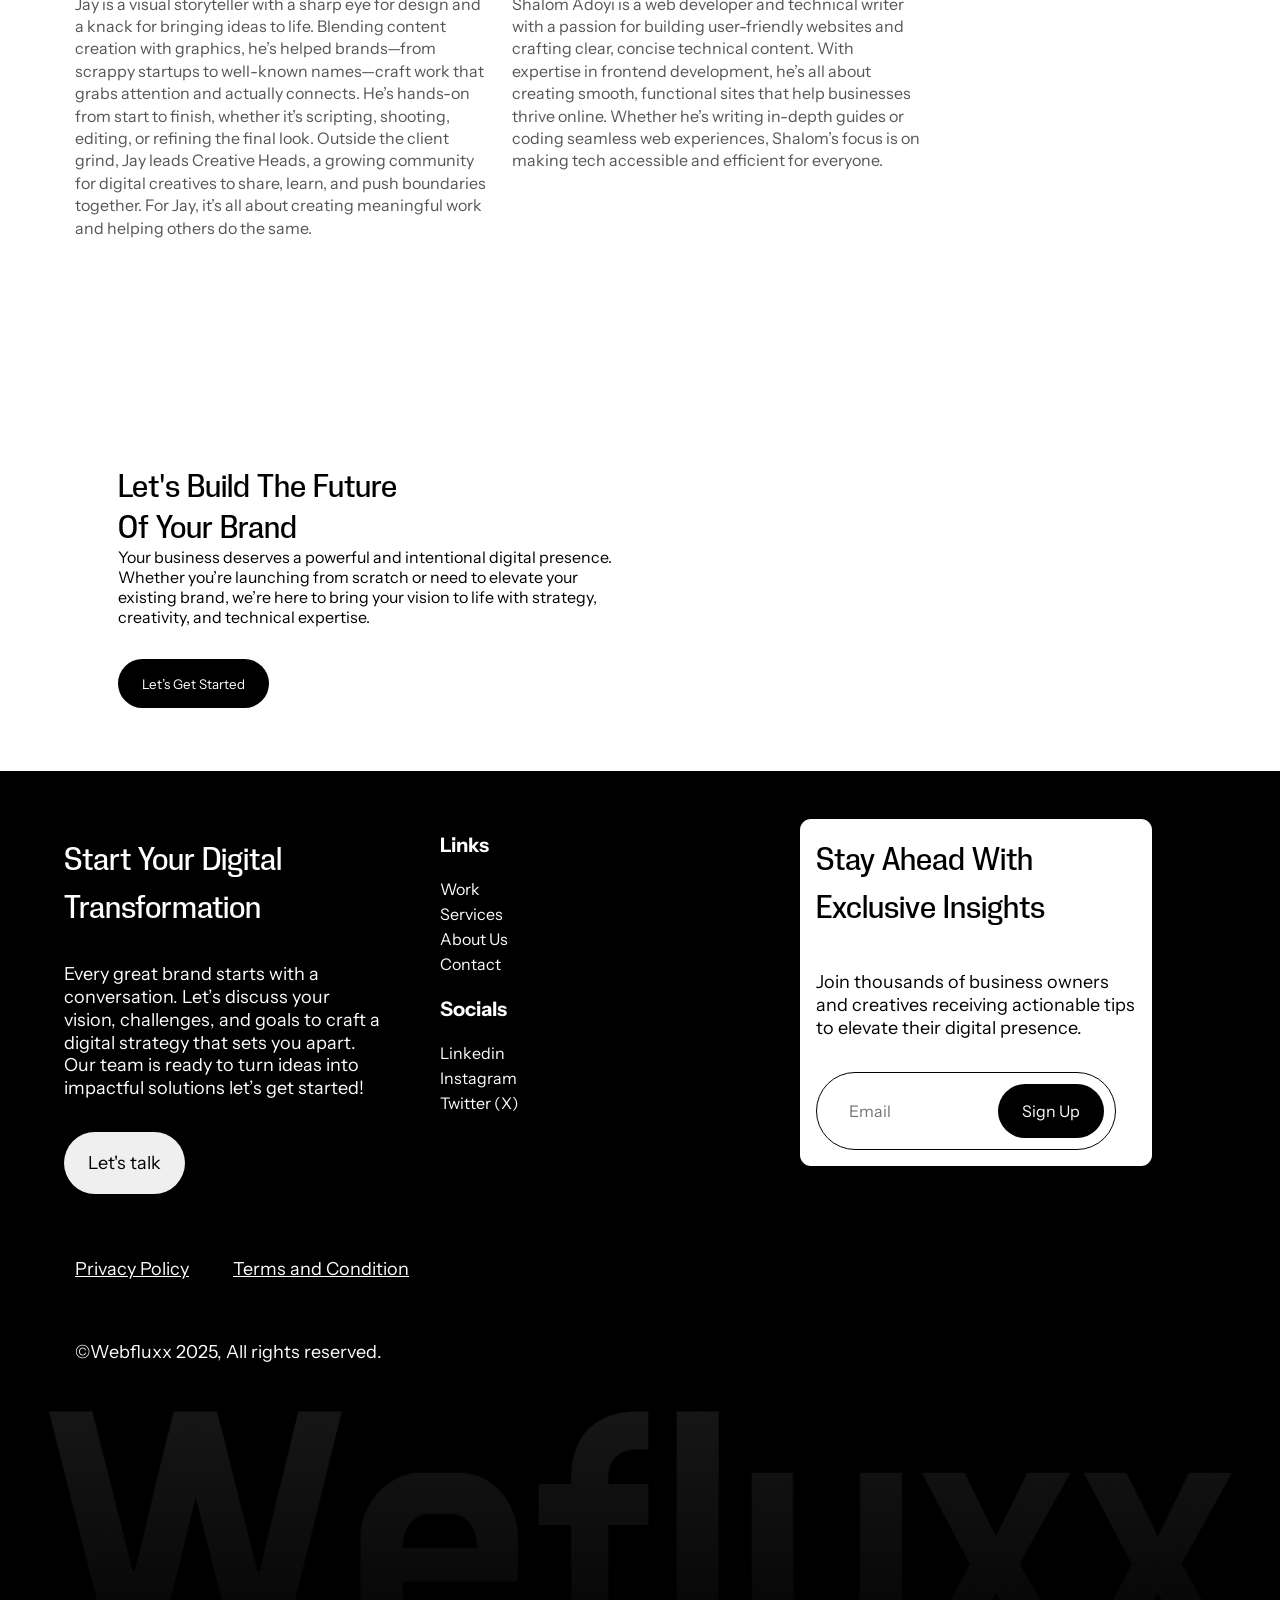
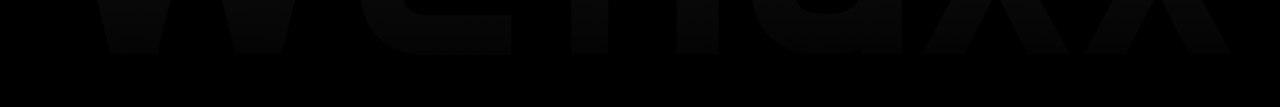
==== commit 921f4734: "about update" ====
--- a/about.html
+++ b/about.html
@@ -37,7 +37,7 @@
       <button class="menu-toggle">menu</button>
     </nav>
 
-    <section class="responsive-section">
+    <section class="responsive-section2">
       <h5 class="vect-head"><span><img src="/assets/aboutvect.svg" alt=""></span>About us</h5>
       <h1>
         <span class="first-part">We Build Digital Experiences</span>
@@ -53,8 +53,8 @@
       </p>
     </section>
 
-    <div class="service-container">
-      <div class="text-service">
+    <div class="service-container2">
+      <div class="text-service4">
         <h5 class="vect-head6"><span><img src="/assets/choose.svg" alt=""></span>Why Choose Us?</h5>
         <h2 class="services-header">Built for Growth, Evolving for Impacts</h2>
       </div>
@@ -91,7 +91,7 @@
     
 
     <section class="profile-section">
-      <div class="text-service">
+      <div class="text-service3">
         <h5 class="vect-head6">Meet Our team</h5>
         <h2 class="services-header">
           United By Passion For
@@ -150,7 +150,7 @@
 
     <div class="future-wrapper">
       <div class="project-top-2">
-        <div class="top-right">
+        <div class="top-right2">
           <h2 class="results">Let's Build The Future <br>Of Your Brand</h2>
           <p>
             Your business deserves a powerful and intentional digital presence. Whether you’re launching from scratch or need to elevate your existing brand, 
@@ -212,8 +212,8 @@
       </div>
       <div class="footer-end">
         <ul class="footerend-wrapper">
-          <li><a href="">Privacy Policy</a></li>
-          <li><a href="">Terms and Condition</a></li>
+          <li><a href="/privacy.html">Privacy Policy</a></li>
+          <li><a href="/terms.html">Terms and Condition</a></li>
         </ul>
         <div class="footer-rights">©Webfluxx 2025, All rights reserved.</div>
       </div>
--- a/style.css
+++ b/style.css
@@ -1,7 +1,7 @@
 /* Basic Reset */
 @font-face {
   font-family: PP Neue Corp;
-  src: url(PPNeueCorp-NormalMedium-BF6732c5c5212e9.otf)
+  src: url(PPNeueCorp-CompactMedium-BF6732c5c5cbf6e.otf)
 }
 * {
     margin: 0;
@@ -12,6 +12,8 @@
 
   body {
     font-family: Instrument Sans;
+    max-width: 1400px;
+    margin: auto;
   }
   /* Call-to-Action Button */
   .cta-btn {
@@ -22,6 +24,15 @@
     cursor: pointer;
     color: #ffffff;
   }
+  .cta-btn2 {
+    background-color: #000000;
+    border: none;
+    border-radius: 25px;
+    padding: 16.5px 24px;
+    cursor: pointer;
+    color: #ffffff;
+    width: 186px;
+  }
   .txt {
     font-family: PP Neue Corp;
   }
@@ -98,60 +109,7 @@
     color: #fff;
   }
 
-  /* Responsive Styling */
-  @media (max-width: 768px) {
-    /* Hide navigation items and CTA by default */
-    .nav-items,
-    .cta-btn {
-      display: none;
-    }
-    .btn-wrap, .lta-btn {
-      display: block;
-    }
-    /* Show the menu toggle */
-    .menu-toggle {
-      display: block;
-      color: #000000;
-      border: 1px black solid;
-      padding: 10px 14px;
-      border-radius: 25px;
-    }
-    .nav-items li:first-child {
-        display: block;
-    }
-      
-    .btn-mobile {
-        display: block;
-        padding: 16.5px 24px;
-        border-radius: 50px;
-        border: none;
-        background-color: #000000;
-        color: #ffffff;
-        width: 123px;
-    }
-    /* When the nav is active (opened), show the items in a vertical layout */
-    .navbar.active .nav-items {
-        background: #ffffff;
-        height: 90vh;
-        display: flex;
-        flex-direction: column;
-        justify-content: space-between;
-        gap: 0.5rem;
-        transition: 0.5s all ease;
-        position: absolute;
-        z-index: 3;
-        top: 80px;
-        left: 0;
-        right: 0;
-        padding: 2rem;
-    }
-    
-
-    .navbar.active .nav-items li {
-        border-bottom: 1px solid grey;
-        padding-bottom: 10px;
-    }
-  }
+  
 
    /* Hero section styling */
     .hero {
@@ -163,6 +121,8 @@
     flex-direction: column;
     align-items: center;
     text-align: center;
+    
+
   }
   .hero-wrapper {
     
@@ -191,8 +151,10 @@
     padding: 42px 75px;
   }
   .service-container{
+    /* height: 100vh; */
     padding: 0px 75px 0px 75px;
-    /* background:red; */
+    margin-top: 96px;
+    /* background:pink; */
   }
 
   .vect-head{
@@ -257,18 +219,51 @@
   font-size: 40px;
   line-height: 127%;
   letter-spacing: 0%;
-
+  /* background: red; */
+}
+.faqservices-header {
+  font-family: PP Neue Corp;
+  font-weight: 500;
+  font-size: 40px;
+  line-height: 127%;
+  letter-spacing: 0%;
+}
+.services-header2 {
+  font-family: PP Neue Corp;
+  font-weight: 500;
+  font-size: 40px;
+  line-height: 127%;
+  letter-spacing: 0%;
+  width: 327px;
+  color: #000000;
 }
 
 .text-service {
   display: flex;
   flex-direction: column;
   /* background: red; */
-  justify-content: center;
+  justify-content: space-between;
+  width: 481px;
+  height: 201px;
+  /* gap: 24px; */
+}
+.text-service2 {
+  display: flex;
+  flex-direction: column;
+  /* background: red; */
+  justify-content: space-between;
   width: 481px;
   height: 281px;
   /* gap: 24px; */
-
+}
+.text-service3 {
+  display: flex;
+  flex-direction: column;
+  /* background: red; */
+  justify-content: space-between;
+  width: 405px;
+  height: 131px;
+  /* gap: 24px; */
 }
 .wrap {
   display: flex;
@@ -281,12 +276,36 @@
   font-weight: 700;
   line-height: 180%;
 }
+.text-service2 > h1 > span {
+  color: #7f2736;
+  font-size: 40px;
+  font-weight: 700;
+  line-height: 180%;
+}
+.text-service3 > h1 > span {
+  color: #7f2736;
+  font-size: 40px;
+  font-weight: 700;
+  line-height: 180%;
+}
 .text-service > h1 {
   color: #080809;
   font-size: 40px;
   font-weight: 700;
   line-height: 180%;
 }
+.text-service3 > h1 {
+  color: #080809;
+  font-size: 40px;
+  font-weight: 700;
+  line-height: 180%;
+}
+.text-service2 > h1 {
+  color: #080809;
+  font-size: 40px;
+  font-weight: 700;
+  line-height: 180%;
+}
 .text-service > p {
   color: #000000;
   font-weight: 400;
@@ -295,18 +314,36 @@
   letter-spacing: 0%;
 
 }
+.text-service2 > p {
+  color: #000000;
+  font-weight: 400;
+  font-size: 18px;
+  line-height: 127%;
+  letter-spacing: 0%;
+
+}
+.text-service2 > p {
+  color: #000000;
+  font-weight: 400;
+  font-size: 18px;
+  line-height: 127%;
+  letter-spacing: 0%;
+
+}
 
 .service-cards {
   display: flex;
   justify-content: space-between;
   gap: 1rem;
+  margin-top: 52px
 
 }
 .service-cards6 {
   /* background: yellow; */
   display: flex;
   justify-content: space-between;
-  gap: 1rem;
+  gap: 2rem;
+  margin-top: 52px;
 
 }
 .arrside {
@@ -338,15 +375,16 @@
   color: #000000;
   border: 1px solid black;
 }
-.service-cards > .bservice-card {
+.bservice-card {
+  /* background: yellow; */
   width: 412px;
   height: 236px;
-  padding: 32px 32px;
+  /* padding: 32px 32px; */
   margin-top: 1rem;
   display: flex;
   flex-direction: column;
   justify-content: space-between;
-  background: transparent;
+  /* background: transparent; */
   color: #000000;
   border-right: 1px solid #575757;
 }
@@ -476,6 +514,7 @@
 }
 .project-container{
   width: 100%;
+  /* height: 100vh; */
   padding: 78px;
   /* background: green; */
   margin: auto;
@@ -487,6 +526,7 @@
   align-items: center;
   height: 161px;
   margin-bottom: 2rem;
+  /* background: blue; */
 }
 .project-top-2{
   display: flex;
@@ -565,6 +605,8 @@
 
 /* Carousel Section */
 .testimonial-carousel {
+  /* background: blue; */
+  margin-top: 96px;
   padding: 75px;
 }
 /* Header and Arrow Navigation */
@@ -601,6 +643,7 @@
 /* Carousel Container and Track */
 .testimonial-container {
   overflow: hidden;
+  margin-top: 52px;
 }
 .testimonial-track {
   display: flex;
@@ -609,14 +652,13 @@
 /* Testimonial Items */
 .testimonial-item {
   background: #F5F5F5;
-  border-radius: 4px;
-  padding: 1.5rem;
+  border-radius: 20px;
+  padding: 22px 20px;
   margin: 0 0.5rem;
   flex: 0 0 100%; /* Default to full width (for mobile) */
-  /* width: 344px; */
+  width: 344px;
   /* height: 390px; */
   gap: 27.18px;
-
 }
 .testimonial-content {
   font-size: 1rem;
@@ -637,27 +679,29 @@
   text-align: left;
   
 }
-/* Media Query for Larger Screens */
-@media (min-width: 768px) {
-  .testimonial-item {
-    flex: 0 0 calc(100%/3 - 1rem); /* Subtracting margin spacing */
-  }
-  
-  
-}
 
 /* FAQ Section Container: using flex for two columns on larger screens */
 .faq-section {
-  display: flex;
-  flex-wrap: wrap;
+  /* padding: 0px 78px 0px 78px; */
+  margin: 96px 0px 96px 0px;
+  /* height: 469px; */
+  /* background: blue; */
+}
+.faq-wrapper {
+  display: flex;
+  justify-content: space-between;
   gap: 2rem;
-  padding: 75px;
+  padding: 0px 78px 0px 78px;
   margin: 0 auto;
+  /* margin: 96px 0px 96px 0px; */
+  height: 469px;
+  /* background: red; */
 }
 /* Left Column: Intro text */
 .faq-intro {
   flex: 1;
   min-width: 280px;
+  padding-top: 18px;
 }
 .faq-intro h2 {
   font-size: 2rem;
@@ -667,21 +711,30 @@
 .faq-intro p {
   font-size: 1rem;
   color: #555;
+  width: 408px;
 }
 /* Right Column: Accordion */
 .faq-accordion {
   flex: 1;
   min-width: 280px;
+  width: 734px;
+
 }
 .accordion-item {
   border-bottom: 1px solid #000;
 }
 .accordion-header {
-  color: #000;
-  padding: 1rem;
+  color: #000000;
+  padding-bottom: 24px;
+  padding-top: 18px;
   cursor: pointer;
   position: relative;
-  font-size: 1.1rem;
+  font-family: Instrument Sans;
+  font-weight: 500;
+  font-size: 36px;
+  line-height: 127%;
+  letter-spacing: 0%;
+
 }
 .accordion-header::after {
   content: "+"; /* Down arrow */
@@ -708,9 +761,38 @@
 /* Section container styling */
 .responsive-section {
   /* background:blue; */
-  padding: 4.688rem;
-  width:100%;
+  width: 1280px;
+  height: 599px;
+  margin: auto;
+  margin-top: 96px;
+  margin-bottom: 52px;
   border-radius: 8px;
+  display: flex;
+  flex-direction: column;
+  justify-content: space-between;
+}
+.responsive-section2 {
+  /* background:blue; */
+  width: 1280px;
+  margin: auto;
+  margin-top: 96px;
+  margin-bottom: 52px;
+  border-radius: 8px;
+  display: flex;
+  flex-direction: column;
+  justify-content: space-between;
+}
+.builtresponsive-section {
+  /* background:blue; */
+  padding-left: 78px;
+  margin-top: 96px;
+  width: 856px;
+  height: 984px;
+  gap: 52px;
+  border-radius: 8px;
+  display: flex;
+  flex-direction: column;
+  justify-content: space-between;
 }
 .responsive-section5 {
   /* background:blue; */
@@ -720,20 +802,35 @@
 }
 /* Header styling with two different colors */
 .responsive-section h1 {
+  width: 543px;
+  height: 162px;
+}
+.responsive-section2 h1 {
   width: 930px;
-
+  height: 162px;
+}
+.builtresponsive-section h1 {
+  width: 543px;
+  height: 162px;
 }
 .responsive-section5 .first-part,
-.responsive-section .first-part {
+.responsive-section .first-part,
+.responsive-section2 .first-part,
+.builtresponsive-section .first-part {
   font-family: PP Neue Corp;
   color: #000000; 
   font-weight: 500;
   font-size: 64px;
   letter-spacing: 0%;
+  line-height: 127%;
+  letter-spacing: 0%;
+
 
 }
 .responsive-section5 .second-part,
-.responsive-section .second-part {
+.responsive-section .second-part,
+.responsive-section2 .second-part,
+.builtresponsive-section .second-part {
   font-family: PP Neue Corp;
   color: #575757;
   font-weight: 500;
@@ -744,15 +841,16 @@
 }
 /* Paragraph styling */
 .responsive-section5 p,
-.responsive-section p {
+.responsive-section p,
+.builtresponsive-section p {
   font-family: PP Neue Corp;
-  font-size: 1.5rem;
-  color: #555;
-  margin-top: 24px;
-  margin-bottom: 32px;
-  
-}
-.responsive-section .par {
+  color: #575757;
+  font-weight: 500;
+  font-size: 40px;
+  line-height: 127%;
+  letter-spacing: 0%; 
+}
+.responsive-section2 .par {
   font-family: Instrument Sans;
   font-weight: 500;
   font-size: 40px;
@@ -761,312 +859,8 @@
   color: #575757;
   
 }
-/* Responsive adjustments for smaller screens */
-@media (max-width: 600px) {
-  .responsive-section {
-    padding: 24px;
-    width: 100%;
-    border-radius: 8px;
-  }
-  .responsive-section .first-part {
-    font-family: PP Neue Corp;
-    color: #000000; 
-    font-weight: 500;
-    font-size: 32px;
-    letter-spacing: 0%;
-  
-  }
-  .responsive-section .second-part {
-    font-family: PP Neue Corp;
-    color: #575757;
-    font-weight: 500;
-    font-size: 32px;
-    line-height: 127%;
-    letter-spacing: 0%;
-  
-  }
-  .responsive-section h1 {
-    width: 100%;
-  
-  }
-  .responsive-section p {
-    font-size: 1rem;
-  }
-  .responsive-section .par {
-    font-family: Instrument Sans;
-    font-weight: 500;
-    font-size: 22px;
-    line-height: 127%;
-    letter-spacing: 0%;
-
-  }
-  .testimonial-carousel {
-    padding: 24px;
-  }
-}
-
-/* Responsive: stack on top of each other on smaller screens */
-@media (max-width: 768px) {
-  .faq-section {
-    flex-direction: column;
-    padding: 24px;
-  }
-  .wrap {
-    display: flex;
-    flex-direction: column;
-    justify-content: space-between;
-    
-  }
-  .arrows {
-    display: flex;
-    align-items: end;
-    gap: 1rem;
-    margin-top: 3rem;
-  }
-  .service-cards > .bservice-card {
-    border: none;
-  }
-}
-
-
-
-
-  /* Responsive adjustment for smaller screens */
-  @media (max-width: 768px) {
-    
-      .overlay-text {
-        display:none
-      }
-      .hero {
-        /* background: blue; */
-        max-width: 100%;
-        height: 100vh;
-        display: flex;
-        justify-content: center;
-        flex-direction: column;
-        align-items: center;
-        text-align: center;
-      }
-      .hero-wrapper {
-        /* background: red; */
-        display: flex;
-        justify-content: center;
-        flex-direction: column;
-        align-items: center;
-        padding: 0px 24px;
-        width: 342px;
-        height: 700px;
-
-      }
-      .hero h3 {
-        font-size: 10px;
-        font-weight: 600;
-      }
-      /* .hero p {
-        font-weight: 400;
-        font-size: 16px;
-        line-height: 127%;
-        letter-spacing: 0%;
-        text-align: center;
-
-      } */
-      .btn-wrapper{
-        display: flex;
-        flex-direction: column;
-        gap: 14px;
-
-      }
-      .hero .typing {
-        font-family: PP Neue Corp;
-        font-weight: 500;
-        font-size: 48px;
-        line-height: 107%;
-        letter-spacing: 0%;
-        text-align: center;
-        height: 153px;
-        
-      }
-      
-      .hero-paragraph {
-        /* background: yellow; */
-        text-align: center;
-        margin-top: 75px;
-        width: 328px;
-        height: 140px;
-        font-weight: 400;
-        font-size: 16px;
-        line-height: 127%;
-        letter-spacing: 0%;
-        padding: 7px;
-
-      }
-
-      .service-cards {
-        margin-top: 30px;
-        display: flex;
-        flex-direction: column;
-        justify-content: space-between;
-        gap: 1rem;
-      
-      }
-      .service-cards6 {
-        margin-top: 30px;
-        display: flex;
-        flex-direction: column;
-        justify-content: space-between;
-        gap: 1rem;
-      
-      }
-      .service-container{
-        padding: 0px 24px 0px 24px;
-      }
-      .text-service {
-        display: flex;
-        flex-direction: column;
-        /* background: red; */
-        justify-content: center;
-        width: 325px;
-        height: 281px;
-        /* gap: 24px; */
-      
-      }
-      /* .text-service > h5 > span {
-        width: 76px;
-        height: 17px;
-        gap: 6px;
-        font-weight: 600;
-        font-size: 14px;
-        line-height: 100%;
-        letter-spacing: 0%;
-        text-align: center;
-
-      } */
-      .text-service > h1 {
-        font-weight: 500;
-        font-size: 24px;
-        line-height: 127%;
-        letter-spacing: 0%;
-
-      }
-      .text-service > p {
-        color: #000000;
-        font-family: Instrument Sans;
-        font-weight: 400;
-        font-size: 16px;
-        line-height: 127%;
-        letter-spacing: 0%;
-      }
-
-      .service-cards > .service-card {
-        width: 100%;
-        border-radius: 16.75px;
-        padding-top: 56.96px;
-        padding-right: 26.8px;
-        padding-bottom: 56.96px;
-        padding-left: 26.8px;
-
-        margin-top: 1rem;
-      
-        
-      }
-      .service-cards > .service-card-3 {
-        width: 100%;
-        border-radius: 16.75px;
-        padding-top: 56.96px;
-        padding-right: 26.8px;
-        padding-bottom: 56.96px;
-        padding-left: 26.8px;
-
-        margin-top: 1rem;
-      
-        
-      }
-      .service-card > h1 {
-        color: #fff;
-        /* margin-top: 115px;
-        margin-left: 50px; */
-        font-weight: 500;
-        font-size: 24px;
-        line-height: 127%;
-        letter-spacing: 0%;      
-      }
-      .service-card > p {
-        font-weight: 400;
-        font-size: 16px;
-        line-height: 127%;
-        letter-spacing: 0%;
-      }
-      .service-card-3 > h1 {
-        color: #000000;
-        /* margin-top: 115px;
-        margin-left: 50px; */
-        font-weight: 500;
-        font-size: 24px;
-        line-height: 127%;
-        letter-spacing: 0%;      
-      }
-      .service-card-3 > p {
-        font-weight: 400;
-        font-size: 16px;
-        line-height: 127%;
-        letter-spacing: 0%;
-      }
-      .project-top{
-        display: flex;
-        justify-content: space-between;
-        align-items: center;
-        flex-direction: column;
-        height: 355px;
-        /* background: pink; */
-      }
-      .project-top-2{
-        display: flex;
-        justify-content: space-between;
-        align-items: center;
-        flex-direction: column-reverse;
-        padding: 24px;
-        margin-top: 64px;
-        margin-bottom: 64px;
-        /* background: pink; */
-      }
-      .project-text-2 {
-        font-family: PP Neue Corp;
-        font-weight: 500;
-        font-size: 23px;
-        line-height: 127%;
-        letter-spacing: 0%;
-
-
-      }
-      .project-container{
-        width: 100%;
-        padding: 24px;
-        /* background: green; */
-      }
-      .top-right {
-        height: 131px;
-        gap: 12px;
-        display: flex;
-        flex-direction: column;
-        width: 100%;
-        align-item: center;
-        margin-top: 42px;
-        /* background: blue; */
-      
-      }
-      .top-left {
-        /* background: red; */
-        width: 100%;
-      }
-      .upbox {
-        display: flex;
-        justify-content: space-between;
-        flex-direction: column;
-        gap: 2rem;
-      
-      }
-
-  }
+
+
   
   #typewriter {
     color:#9F9C9C;
@@ -1296,30 +1090,7 @@
     margin-top: 30px;
   }
 
-  /* Media Query: Large screens */
-  @media (min-width: 768px) {
-    .footer-content {
-      flex-direction: row;
-      align-items: flex-start;
-      justify-content: space-between;
-    }
-    /* Reordering items for large screens:
-       Header: order 1, Links: order 2, Newsletter: order 3 
-    */
-    .footer-header {
-      order: 1;
-      flex: 1;
-    }
-    .footer-links {
-      order: 2;
-      flex: 1;
-    }
-    .footer-newsletter {
-      order: 3;
-      flex: 1;
-    }
-  }
-
+  
 
 
   .section-container {
@@ -1403,35 +1174,12 @@
   .footer-rights {
     width: 70%;
   }
-  /* Media Query: On small screens hide desktop layout and show mobile layout */
-  @media (max-width: 768px) {
-    .desktop-layout {
-      display: none;
-    }
-    .mobile-layout {
-      display: flex;
-    }
-    .future-wrapper {
-      padding: 0px 24px 0px 24px;
-      margin-bottom: 4rem;
-    }
-    .footerend-wrapper {
-      width: 334px;
-      display: flex;
-      flex-direction: column;
-      justify-content: space-between
-    }
-    .profile-section {
-      max-width: 1000px;
-      padding: 24px;
-    }
-    
-  }
 
     /* Section Wrapper */
     .profile-section {
       max-width: 1000px;
       padding: 75px;
+      margin-top: 96px;
     }
     .profile-section h2 {
       margin-bottom: 1.5rem;
@@ -1444,6 +1192,7 @@
       display: grid;
       grid-template-columns: 1fr;    /* Single column by default */
       gap: 1.5rem;
+      margin-top: 52px
     }
 
     /* Profile Card */
@@ -1475,15 +1224,13 @@
       line-height: 1.4;
     }
 
-    /* Two‑column on larger screens */
-    @media (min-width: 768px) {
-      .profile-grid {
-        grid-template-columns: repeat(2, 1fr);
-      }
-    }
 
 .future-wrapper {
-  padding: 0px 75px 75px 75px;
+  padding: 0px 78px 0px 78px;
+  /* background: red; */
+  width: 746px;
+  height: 345px;
+
 }
 
 .form-section {
@@ -1531,9 +1278,7 @@
 .form-row.unequal .project { flex: 1; }
 
 /* Wrap columns on small screens */
-@media (max-width: 600px) {
-  .form-row { flex-direction: column; }
-}
+
 
 /* Custom select arrow */
 .form-group.project {
@@ -1592,16 +1337,26 @@
   display: flex;
   gap: 1rem;
   margin-bottom: 1.5rem;
+  margin-top: 52px;
   align-items: stretch;
   padding-left: 75px;
   padding-right: 75px;
 
 }
+.card-row2 {
+  display: flex;
+  gap: 1rem;
+  margin-bottom: 1.5rem;
+  margin-top: 52px;
+  align-items: stretch;
+  /* background: orange; */
+
+}
 /* “Large” and “Small” cards */
 .card-row .card-large { flex: 2; }
 .card-row .card-small { flex: 1; }
-.card-row .card-1 { flex: 1; }
-.card-row .card-2 { flex: 1; }
+.card-row2 .card-1 { flex: 1; }
+.card-row2 .card-2 { flex: 1; }
 
 
 /* 3) Card Base */
@@ -1613,6 +1368,19 @@
   height: 300px; 
 }
 .card img {
+  width: 100%;
+  height: 300px;               
+  object-fit: cover;
+  flex-shrink: 0;
+}
+.card2 {
+  position: relative;
+  overflow: hidden;
+  border-radius: 20px;
+  background: #fff;
+  height: 300px; 
+}
+.card2 img {
   width: 100%;
   height: 300px;               
   object-fit: cover;
@@ -1658,9 +1426,537 @@
   cursor: pointer;
   font-size: 10px;
 }
+.card-content2 {
+  position: absolute;
+  bottom: 0;
+  left: 0;
+  /* background: rgba(0,0,0,0.5); */
+  color: #fff;
+  padding: 35px;
+  width: 100%;
+}
+
+.card-content2 h3 {
+  margin-bottom: 0.5rem;
+  font-weight: 500;
+  font-size: 18px;
+  line-height: 127%;
+  letter-spacing: 0%;
+
+}
+.card-content2 p {
+  margin-bottom: 0.5rem;
+  font-family: Instrument Sans;
+  font-weight: 400;
+  font-size: 12px;
+  line-height: 127%;
+  letter-spacing: 0%;
+
+
+}
+.card-content2 .actions button {
+  margin-right: 0.5rem;
+  padding: 6px 12px;
+  border: none;
+  background: transparent;
+  border: 1px solid white;
+  color: #fff;
+  border-radius: 25px;
+  cursor: pointer;
+  font-size: 10px;
+}
+
+
+/* Container */
+.privacy-policy {
+  max-width: 842px;
+  margin: 0 auto;
+  background: #fff;
+  padding: 2rem;
+}
+/* Top info */
+.privacy-policy .meta {
+  margin-bottom: 1.5rem;
+}
+.privacy-policy .meta p {
+  margin-bottom: 0.5rem;
+  font-size: 0.95rem;
+}
+.privacy-policy .meta strong {
+  color: #575757;
+}
+/* Section headings */
+.privacy-policy h2 {
+  margin-bottom: 52px;
+  color: #000000;
+  font-family: PP Neue Corp;
+  font-weight: 500;
+  font-size: 64px;
+  line-height: 127%;
+  letter-spacing: 0%;
+
+}
+.privacy-policy h3 {
+  font-weight: 700;
+  line-height: 127%;
+  letter-spacing: 0%;
+  color: #575757;
+}
+.privacy-policy p {
+  margin-bottom: 2rem;
+  text-align: justify;
+}
+
+
+
+
+
+
+/* Media Query: Large screens */
+@media (min-width: 768px) {
+  .profile-grid {
+    grid-template-columns: repeat(2, 1fr);
+  }
+  .testimonial-item {
+    flex: 0 0 calc(100%/3 - 1rem); /* Subtracting margin spacing */
+    background: #F5F5F5;
+    border-radius: 20px;
+    width: 405px;
+    /* height: 468px; */
+    padding: 26px 24px;
+}
+  .footer-content {
+    flex-direction: row;
+    align-items: flex-start;
+    justify-content: space-between;
+  }
+  /* Reordering items for large screens:
+     Header: order 1, Links: order 2, Newsletter: order 3 
+  */
+  .footer-header {
+    order: 1;
+    flex: 1;
+  }
+  .footer-links {
+    order: 2;
+    flex: 1;
+  }
+  .footer-newsletter {
+    order: 3;
+    flex: 1;
+  }
+}
+
 
 /* Small‑screen: stack cards, move content below image */
 @media (max-width: 768px) {
+  /* Hide navigation items and CTA by default */
+  .nav-items,
+  .cta-btn {
+    display: none;
+  }
+  .btn-wrap, .lta-btn {
+    display: block;
+  }
+  /* Show the menu toggle */
+  .menu-toggle {
+    display: block;
+    color: #000000;
+    border: 1px black solid;
+    padding: 10px 14px;
+    border-radius: 25px;
+  }
+  .nav-items li:first-child {
+      display: block;
+  }
+    
+  .btn-mobile {
+      display: block;
+      padding: 16.5px 24px;
+      border-radius: 50px;
+      border: none;
+      background-color: #000000;
+      color: #ffffff;
+      width: 123px;
+  }
+  /* When the nav is active (opened), show the items in a vertical layout */
+  .navbar.active .nav-items {
+      background: #ffffff;
+      height: 90vh;
+      display: flex;
+      flex-direction: column;
+      justify-content: space-between;
+      gap: 0.5rem;
+      transition: 0.5s all ease;
+      position: absolute;
+      z-index: 3;
+      top: 80px;
+      left: 0;
+      right: 0;
+      padding: 2rem;
+  }
+  
+
+  .navbar.active .nav-items li {
+      border-bottom: 1px solid grey;
+      padding-bottom: 10px;
+  }
+
+  .services-header {
+    font-family: PP Neue Corp;
+    font-weight: 500;
+    font-size: 24px;
+    line-height: 127%;
+    letter-spacing: 0%;
+
+  }
+  .faqservices-header {
+    font-family: PP Neue Corp;
+    font-weight: 500;
+    font-size: 24px;
+    line-height: 127%;
+    letter-spacing: 0%;
+
+  }
+  .faq-section {
+    margin: 62px 0px;
+  }
+  .faq-wrapper {
+    display: flex;
+    flex-direction: column;
+    padding: 24px;
+    width: 342px;
+
+  }
+  .wrap {
+    display: flex;
+    flex-direction: column;
+    justify-content: space-between;
+    
+  }
+  .arrows {
+    display: flex;
+    align-items: end;
+    gap: 1rem;
+    margin-top: 3rem;
+  }
+  .bservice-card {
+    border: none;
+    /* background: red; */
+    width: 314px;
+  }
+
+  .overlay-text {
+    display:none
+  }
+  .hero {
+    /* background: blue; */
+    max-width: 100%;
+    height: 100vh;
+    display: flex;
+    justify-content: center;
+    flex-direction: column;
+    align-items: center;
+    text-align: center;
+  }
+  .hero-wrapper {
+    /* background: red; */
+    display: flex;
+    justify-content: center;
+    flex-direction: column;
+    align-items: center;
+    padding: 0px 24px;
+    width: 342px;
+    height: 700px;
+
+  }
+  .hero h3 {
+    font-size: 10px;
+    font-weight: 600;
+  }
+  /* .hero p {
+    font-weight: 400;
+    font-size: 16px;
+    line-height: 127%;
+    letter-spacing: 0%;
+    text-align: center;
+
+  } */
+  .btn-wrapper{
+    display: flex;
+    flex-direction: column;
+    gap: 14px;
+
+  }
+  .hero .typing {
+    font-family: PP Neue Corp;
+    font-weight: 500;
+    font-size: 48px;
+    line-height: 107%;
+    letter-spacing: 0%;
+    text-align: center;
+    height: 153px;
+    
+  }
+  
+  .hero-paragraph {
+    /* background: yellow; */
+    text-align: center;
+    margin-top: 75px;
+    width: 328px;
+    height: 140px;
+    font-weight: 400;
+    font-size: 16px;
+    line-height: 127%;
+    letter-spacing: 0%;
+    padding: 7px;
+
+  }
+
+  .service-cards {
+    margin-top: 30px;
+    display: flex;
+    flex-direction: column;
+    justify-content: space-between;
+    gap: 1rem;
+  
+  }
+  .service-cards6 {
+    margin-top: 30px;
+    display: flex;
+    flex-direction: column;
+    justify-content: space-between;
+    gap: 1rem;
+  
+  }
+  .service-container{
+    padding: 0px 24px 0px 24px;
+  }
+  .service-container2{
+    padding: 0px 24px 0px 24px;
+    margin-top: 64px;
+    /* background: red; */
+  }
+  .text-service {
+    display: flex;
+    flex-direction: column;
+    /* background: blue; */
+    justify-content: space-between;
+    width: 342px;
+    height: 173px;
+    gap: 24px;
+    margin-top: 64px;
+  
+  }
+  .text-service3 {
+    display: flex;
+    flex-direction: column;
+    /* background: blue; */
+    justify-content: space-between;
+    width: 342px;
+    gap: 24px;
+    margin-top: 96px;
+  
+  }
+  .text-service4 {
+    display: flex;
+    flex-direction: column;
+    /* background: blue; */
+    justify-content: space-between;
+    width: 187px;
+    gap: 24px;
+    margin-top: 96px;
+  
+  }
+  .text-service2 {
+    display: flex;
+    flex-direction: column;
+    /* background: blue; */
+    justify-content: space-between;
+    width: 330px;
+    height: 193px;
+    gap: 24px;
+  
+  }
+  /* .text-service > h5 > span {
+    width: 76px;
+    height: 17px;
+    gap: 6px;
+    font-weight: 600;
+    font-size: 14px;
+    line-height: 100%;
+    letter-spacing: 0%;
+    text-align: center;
+
+  } */
+  .text-service > h1 {
+    font-weight: 500;
+    font-size: 24px;
+    line-height: 127%;
+    letter-spacing: 0%;
+
+  }
+  .text-service2 > h1 {
+    font-weight: 500;
+    font-size: 24px;
+    line-height: 127%;
+    letter-spacing: 0%;
+
+  }
+  .text-service > p {
+    color: #000000;
+    font-family: Instrument Sans;
+    font-weight: 400;
+    font-size: 16px;
+    line-height: 127%;
+    letter-spacing: 0%;
+  }
+  .text-service2 > p {
+    color: #000000;
+    font-family: Instrument Sans;
+    font-weight: 400;
+    font-size: 16px;
+    line-height: 127%;
+    letter-spacing: 0%;
+  }
+
+  .service-cards > .service-card {
+    width: 100%;
+    border-radius: 16.75px;
+    padding-top: 56.96px;
+    padding-right: 26.8px;
+    padding-bottom: 56.96px;
+    padding-left: 26.8px;
+
+    margin-top: 1rem;
+  
+    
+  }
+  .service-cards > .service-card-3 {
+    width: 100%;
+    border-radius: 16.75px;
+    padding-top: 56.96px;
+    padding-right: 26.8px;
+    padding-bottom: 56.96px;
+    padding-left: 26.8px;
+
+    margin-top: 1rem;
+  
+    
+  }
+  .service-card > h1 {
+    color: #fff;
+    /* margin-top: 115px;
+    margin-left: 50px; */
+    font-weight: 500;
+    font-size: 24px;
+    line-height: 127%;
+    letter-spacing: 0%;      
+  }
+  .service-card > p {
+    font-weight: 400;
+    font-size: 16px;
+    line-height: 127%;
+    letter-spacing: 0%;
+  }
+  .service-card-3 > h1 {
+    color: #000000;
+    /* margin-top: 115px;
+    margin-left: 50px; */
+    font-weight: 500;
+    font-size: 24px;
+    line-height: 127%;
+    letter-spacing: 0%;      
+  }
+  .service-card-3 > p {
+    font-weight: 400;
+    font-size: 16px;
+    line-height: 127%;
+    letter-spacing: 0%;
+  }
+  .project-top{
+    display: flex;
+    justify-content: space-between;
+    align-items: center;
+    flex-direction: column;
+    height: 355px;
+    /* background: pink; */
+  }
+  .project-top-2{
+    display: flex;
+    justify-content: space-between;
+    align-items: center;
+    flex-direction: column-reverse;
+    padding: 24px;
+    margin-top: 64px;
+    margin-bottom: 64px;
+    /* background: pink; */
+  }
+  .project-text-2 {
+    font-family: PP Neue Corp;
+    font-weight: 500;
+    font-size: 23px;
+    line-height: 127%;
+    letter-spacing: 0%;
+  }
+  .project-text {
+    font-family: Instrument Sans;
+    font-weight: 400;
+    font-size: 16px;
+    line-height: 127%;
+    letter-spacing: 0%;
+    margin-top: 24px;
+  }
+  .project-container{
+    width: 100%;
+    padding: 24px;
+    /* background: green; */
+  }
+  .top-right {
+    height: 131px;
+    gap: 12px;
+    display: flex;
+    flex-direction: column;
+    width: 100%;
+    align-item: center;
+    margin-top: 42px;
+    /* background: blue; */
+  
+  }
+  .top-left {
+    /* background: red; */
+    width: 100%;
+  }
+  .upbox {
+    display: flex;
+    justify-content: space-between;
+    flex-direction: column;
+    gap: 2rem;
+  
+  }
+
+  .desktop-layout {
+    display: none;
+  }
+  .mobile-layout {
+    display: flex;
+  }
+  .future-wrapper {
+    padding: 0px 24px 0px 24px;
+    margin-bottom: 4rem;
+    width: 100%;
+  }
+  .footerend-wrapper {
+    width: 334px;
+    display: flex;
+    flex-direction: column;
+    justify-content: space-between
+  }
+  .profile-section {
+    max-width: 1000px;
+    padding: 24px;
+  }
+
   .card-row { 
     flex-direction: column; 
     padding-left: 24px;
@@ -1692,6 +1988,41 @@
     color: #9F9C9C;
     border: 1px solid #9F9C9C;
   }
+  .card-row2 { 
+    flex-direction: column; 
+    padding-left: 24px;
+    padding-right: 24px;
+  }
+  .card-content2 {
+    position: static;
+    background: transparent;
+    color: #333;
+    padding: 0px;
+    margin-top: 12px;
+    /* background: pink; */
+  }
+
+  .card2 {
+    position: relative;
+    overflow: hidden;
+    border-radius: 20px;
+    width: 100%;
+    background:red;
+  }
+
+  .card2 img {
+    width: 100%;            same height for all
+    object-fit: contain;
+    flex-shrink: 0;
+    height: 300px; 
+    border-radius: 20px;
+  }
+  
+  .card-content2 .actions button {
+    background: transparent;
+    color: #9F9C9C;
+    border: 1px solid #9F9C9C;
+  }
   .btn-row {
     display: flex;
     flex-wrap: wrap;       /* wrap on small */
@@ -1700,4 +2031,263 @@
     padding-left: 24px;
     padding-right: 24px;
   }
+}
+
+/* Responsive font sizes */
+@media (max-width: 600px) {
+  .form-row { flex-direction: column; }
+
+  .responsive-section {
+    padding: 24px;
+    width: 100%;
+    /* background: red; */
+    height: 679px;
+    border-radius: 8px;
+    height: 564px;
+    gap: 24px;
+    margin: auto;
+
+  }
+  .responsive-section2 {
+    padding: 24px;
+    width: 100%;
+    /* background: red; */
+    border-radius: 8px;
+    gap: 24px;
+    margin: auto;
+
+  }
+  .builtresponsive-section {
+    padding: 24px;
+    width: 100%;
+    /* background: red; */
+    height: 679px;
+    border-radius: 8px;
+    margin-top: 64px;
+  }
+  .responsive-section .first-part, 
+  .responsive-section2 .first-part, 
+  .builtresponsive-section .first-part {
+    font-family: PP Neue Corp;
+    color: #000000; 
+    font-weight: 500;
+    font-size: 32px;
+    letter-spacing: 0%;
+    width: 342px;
+  
+  }
+  .responsive-section h1,
+  .builtresponsive-section h1 {
+    width: 342px;
+    height: 152px;
+    /* width: 100%; */
+  }
+  .responsive-section2 h1 {
+    width: 246px;
+  }
+  .builtresponsive-section .second-part,
+  .responsive-section2 .second-part,
+  .responsive-section .second-part {
+    font-family: PP Neue Corp;
+    color: #575757;
+    font-weight: 500;
+    font-size: 32px;
+    line-height: 127%;
+    letter-spacing: 0%;
+  
+  }
+  
+  .responsive-section p,
+  .builtresponsive-section p {
+    font-family: PP Neue Corp;
+    font-weight: 500;
+    font-size: 22px;
+    line-height: 127%;
+    letter-spacing: 0%;
+
+  }
+  .responsive-section .par {
+    font-family: Instrument Sans;
+    font-weight: 500;
+    font-size: 22px;
+    line-height: 127%;
+    letter-spacing: 0%;
+
+  }
+  .responsive-section2 .par {
+    font-family: Instrument Sans;
+    font-weight: 500;
+    font-size: 22px;
+    line-height: 127%;
+    letter-spacing: 0%;
+
+  }
+  .testimonial-carousel {
+    padding: 24px;
+    /* background: red; */
+    margin-top: 64px
+  }
+  .testimonial-container {
+    margin-top: 42px;
+  }
+
+
+
+  .privacy-policy {
+    padding: 1rem;
+  }
+  .privacy-policy h2 {
+    font-size: 1.5rem;
+  }
+  .privacy-policy h3 {
+    font-size: 1.1rem;
+  }
+  .privacy-policy p {
+    font-size: 0.95rem;
+  }
+}
+
+
+
+.faq-main {
+  margin: auto;
+  margin-top: 96px;
+  margin-bottom: 96px;
+  padding: 0px 78px;
+  display: flex;
+  gap: 3rem;
+  border-radius: 10px;
+  flex-wrap: wrap;
+  /* background: red; */
+}
+
+.faq-left {
+  flex: 1 1 300px;
+  /* background: violet; */
+}
+/* .faq-left h2 {
+  font-size: 2rem;
+  margin-bottom: 1rem;
+  color: #333;
+} */
+/* .faq-left p {
+  font-size: 1rem;
+  color: #555;
+  width: 408px;
+} */
+
+
+
+.faq-right {
+  flex: 1 1 500px;
+  /* background: blue; */
+  width: 735px;
+}
+
+.faq-item {
+  border-bottom: 1px solid #575757;
+}
+
+.faq-question {
+  cursor: pointer;
+  padding-bottom: 24px;
+  font-family: Instrument Sans;
+  font-weight: 500;
+  font-size: 24px;
+  line-height: 127%;
+  letter-spacing: 0%;
+  padding-top: 18px;
+  display: flex;
+  justify-content: space-between;
+  align-items: center;
+}
+.faq-item:first-child {
+  padding-top: 0px;
+}
+
+
+/* symbol span: show + when closed, – when open */
+.faq-question .symbol::before {
+  content: "+";
+  transition: transform 0.2s ease;
+  font-family: Instrument Sans;
+  font-weight: 400;
+  font-size: 22px;
+  line-height: 127%;
+  letter-spacing: 0%;
+
+}
+.faq-item.active .faq-question .symbol::before {
+  content: "–";
+  font-family: Instrument Sans;
+  font-weight: 400;
+  font-size: 32px;
+  line-height: 127%;
+  letter-spacing: 0%;
+
+}
+
+.faq-answer {
+  max-height: 0;
+  overflow: hidden;
+  transition: max-height 0.3s ease, padding 0.3s ease;
+  color: #444;
+  padding: 0 0; /* no vertical padding when closed */
+  font-family: Instrument Sans;
+  font-weight: 400;
+  font-size: 18px;
+  line-height: 127%;
+  letter-spacing: 0%;
+
+}
+
+.faq-item.active .faq-answer {
+  max-height: 300px;
+  padding: 24px 0;
+}
+
+@media (max-width: 768px) {
+
+  .faq-main {
+    flex-direction: column;
+    width: 100%;
+    margin: auto;
+    margin-top: 96px;
+    margin-bottom: 96px;
+    padding: 0px 24px;
+    /* background: red; */
+    display: flex;
+    gap: 3rem;
+    flex-wrap: wrap;
+    /* overflow: hidden; */
+  }
+  .faq-left p {
+    width: 310px;
+    font-family: Instrument Sans;
+    font-weight: 400;
+    font-size: 15px;
+    line-height: 127%;
+    letter-spacing: 0%;
+
+  }
+
+  .faq-right {
+    flex: 1 1 100%;
+    width:100%;
+  }
+  .faq-left {
+    flex: 1 1 100%;
+  }
+  .faq-question {
+    cursor: pointer;
+    padding-bottom: 24px;
+    font-family: Instrument Sans;
+    font-weight: 500;
+    font-size: 16.76px;
+    line-height: 127%;
+    letter-spacing: 0%;
+    display: flex;
+    justify-content: space-between;
+    align-items: center;
+  }
 }
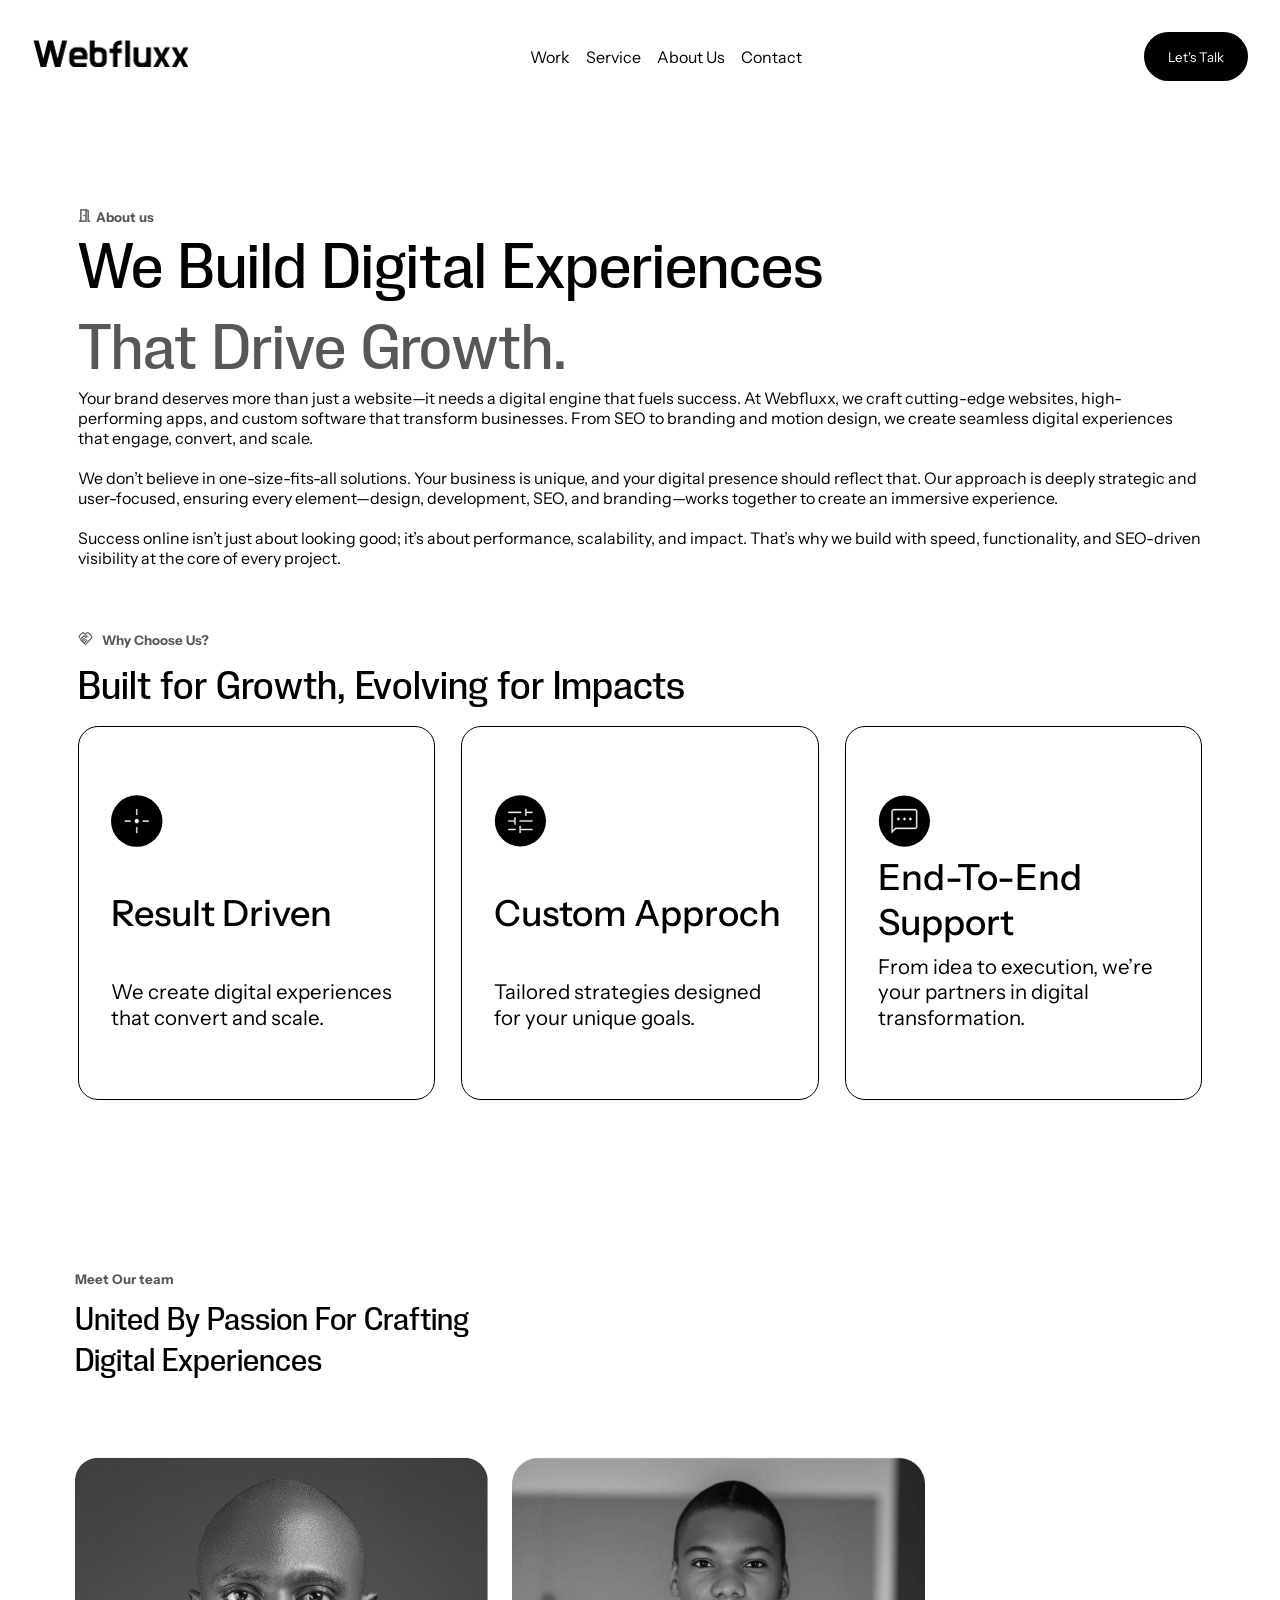
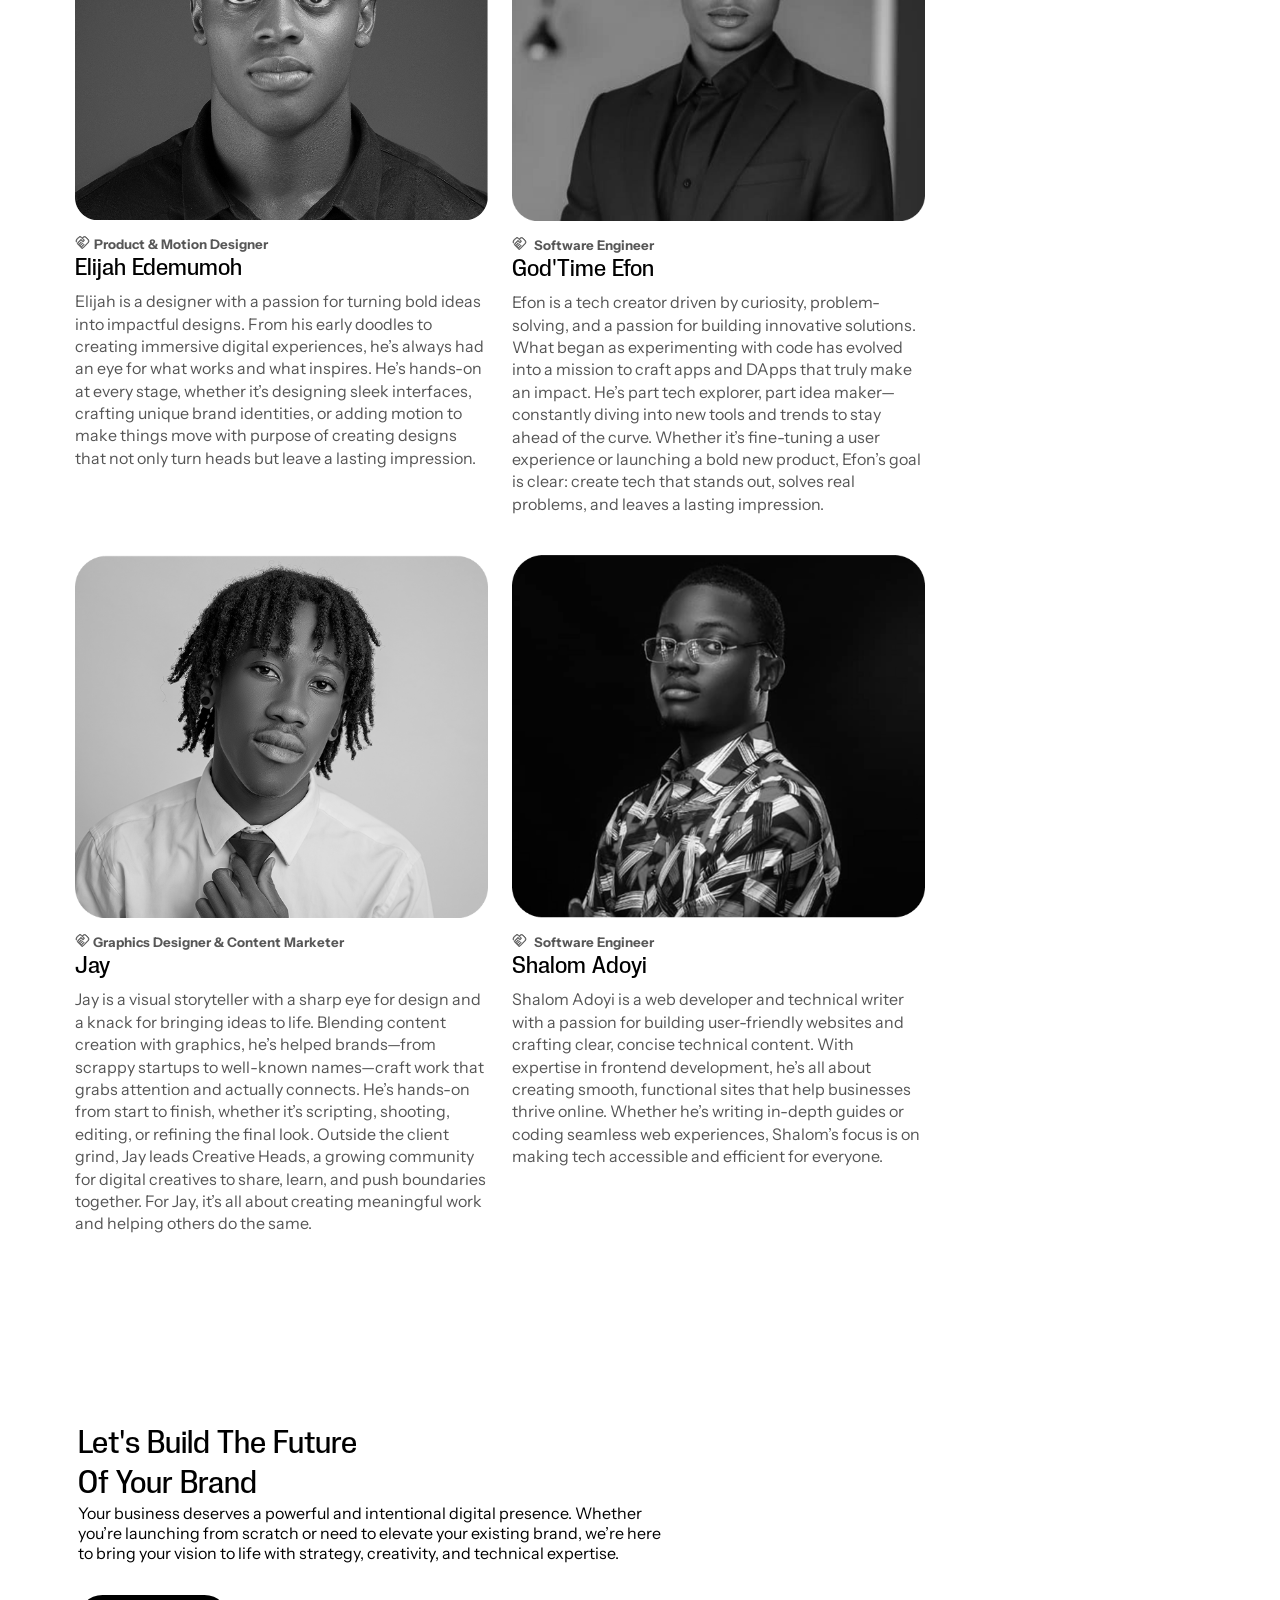
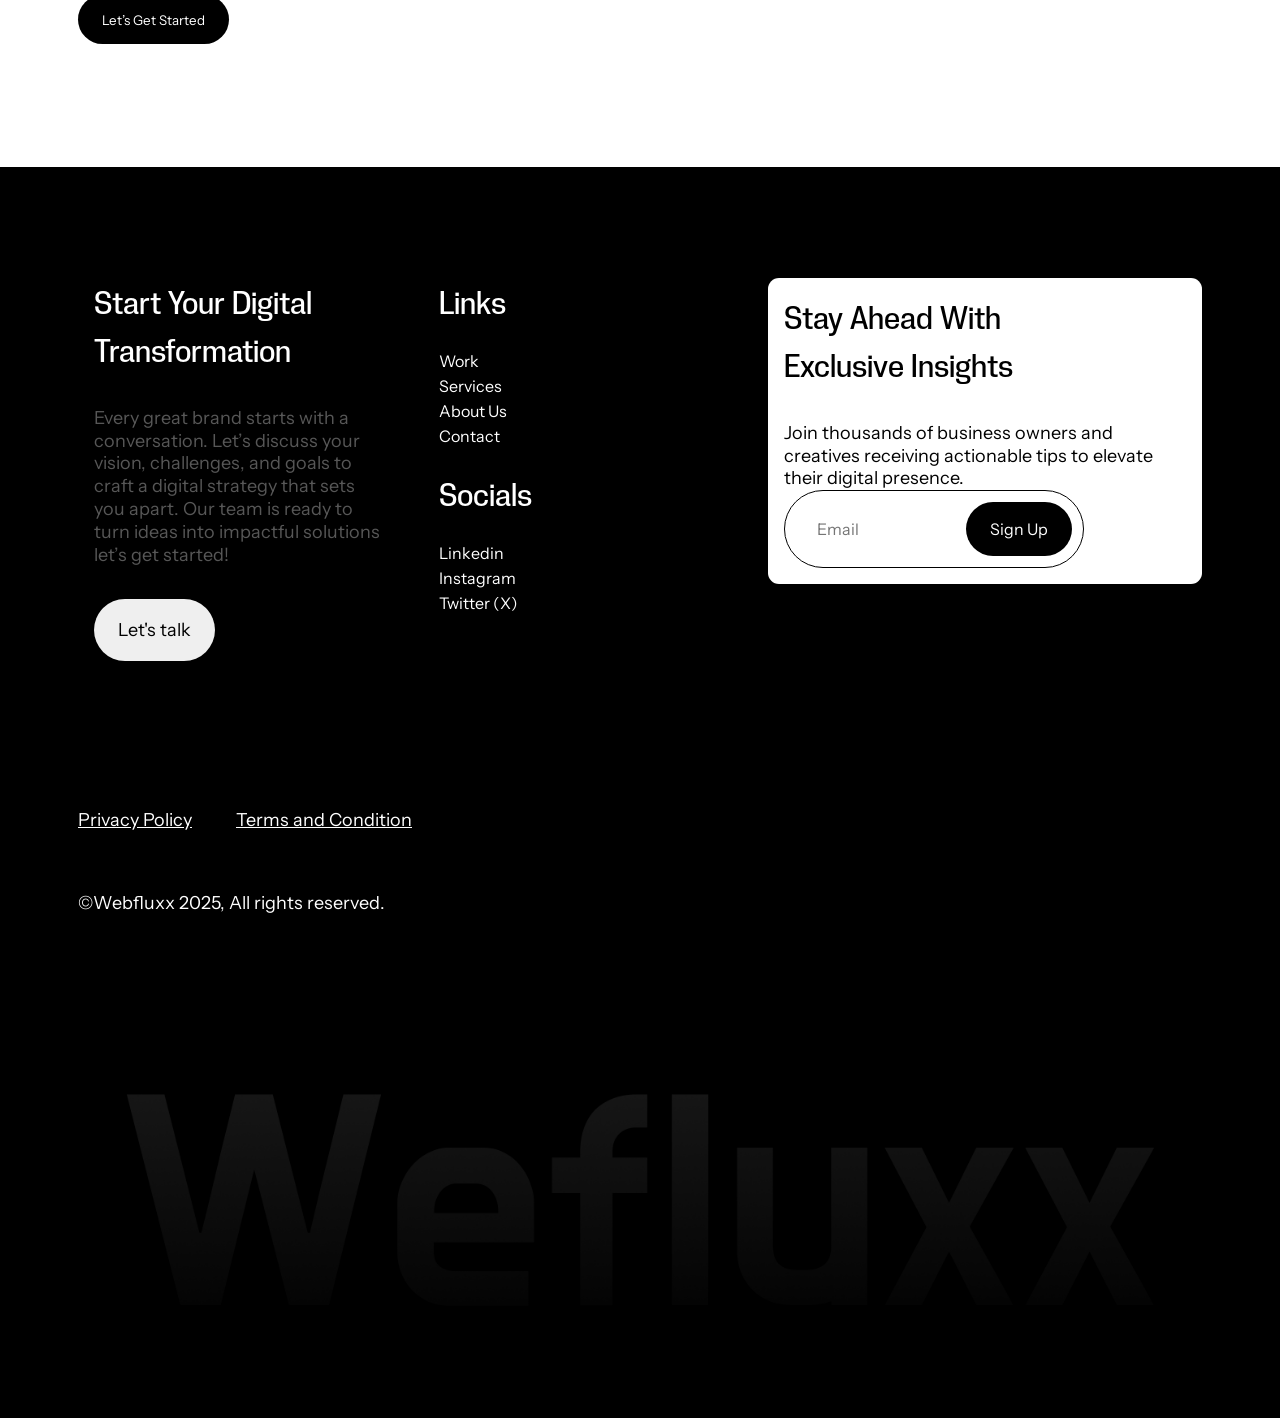
==== commit 2d037924: "new update" ====
--- a/about.html
+++ b/about.html
@@ -37,10 +37,10 @@
       <button class="menu-toggle">menu</button>
     </nav>
 
-    <section class="responsive-section2">
+    <section class="responsive-section3">
       <h5 class="vect-head"><span><img src="/assets/aboutvect.svg" alt=""></span>About us</h5>
       <h1>
-        <span class="first-part">We Build Digital Experiences</span>
+        <span class="first-part">We Build Digital Experiences</span> <br>
         <span class="second-part">That Drive Growth.</span>
       </h1>
       <p class="par">
--- a/style.css
+++ b/style.css
@@ -32,6 +32,7 @@
     cursor: pointer;
     color: #ffffff;
     width: 186px;
+    margin-top: 42px;
   }
   .txt {
     font-family: PP Neue Corp;
@@ -112,31 +113,27 @@
   
 
    /* Hero section styling */
-    .hero {
+  .hero {
     max-width: 100%;
     height: 100vh;
-    background: #ffffff;
+    /* background: #ffffff; */
     display: flex;
     justify-content: center;
     flex-direction: column;
     align-items: center;
     text-align: center;
-    
-
   }
   .hero-wrapper {
-    
     width: 960px;
-    height: 482px;
-
-  }
-  .hero h3 {
+    /* background: blue; */
+  }
+  /* .hero h3 {
     font-size: 18px;
     font-weight: 600;
   }
   .hero p {
     font-size: 18px;
-  }
+  } */
   .hero .typing {
     font-family: PP Neue Corp;
     font-weight: 500;
@@ -144,11 +141,16 @@
     line-height: 107%;
     letter-spacing: 0%;
     text-align: center;
-    height: 240px;
+    margin: auto;
+    margin-top: 16px;
+    /* background: pink; */
     
   }
   .hero-paragraph {
-    padding: 42px 75px;
+    margin: auto;
+    margin-top: 42px;
+    width: 810px;
+    /* background: red; */
   }
   .service-container{
     /* height: 100vh; */
@@ -156,6 +158,12 @@
     margin-top: 96px;
     /* background:pink; */
   }
+  .service-container3{
+    /* height: 100vh; */
+    padding: 0px 75px 0px 75px;
+    margin-top: 52px;
+    /* background:pink; */
+  }
 
   .vect-head{
     color: #575757;
@@ -219,6 +227,7 @@
   font-size: 40px;
   line-height: 127%;
   letter-spacing: 0%;
+  margin-top: 12px;
   /* background: red; */
 }
 .faqservices-header {
@@ -242,9 +251,8 @@
   display: flex;
   flex-direction: column;
   /* background: red; */
-  justify-content: space-between;
+  /* justify-content: space-between; */
   width: 481px;
-  height: 201px;
   /* gap: 24px; */
 }
 .text-service2 {
@@ -253,7 +261,6 @@
   /* background: red; */
   justify-content: space-between;
   width: 481px;
-  height: 281px;
   /* gap: 24px; */
 }
 .text-service3 {
@@ -262,7 +269,6 @@
   /* background: red; */
   justify-content: space-between;
   width: 405px;
-  height: 131px;
   /* gap: 24px; */
 }
 .wrap {
@@ -270,7 +276,7 @@
   justify-content: space-between;
   
 }
-.text-service > h1 > span {
+/* .text-service > h1 > span {
   color: #7f2736;
   font-size: 40px;
   font-weight: 700;
@@ -287,8 +293,8 @@
   font-size: 40px;
   font-weight: 700;
   line-height: 180%;
-}
-.text-service > h1 {
+} */
+/* .text-service > h1 {
   color: #080809;
   font-size: 40px;
   font-weight: 700;
@@ -305,13 +311,22 @@
   font-size: 40px;
   font-weight: 700;
   line-height: 180%;
-}
+} */
 .text-service > p {
   color: #000000;
   font-weight: 400;
   font-size: 18px;
   line-height: 127%;
   letter-spacing: 0%;
+  margin-top: 24px;
+
+}
+/* .text-service2 > p {
+  color: #000000;
+  font-weight: 400;
+  font-size: 18px;
+  line-height: 127%;
+  letter-spacing: 0%;
 
 }
 .text-service2 > p {
@@ -321,28 +336,20 @@
   line-height: 127%;
   letter-spacing: 0%;
 
-}
-.text-service2 > p {
-  color: #000000;
-  font-weight: 400;
-  font-size: 18px;
-  line-height: 127%;
-  letter-spacing: 0%;
-
-}
+} */
 
 .service-cards {
+  display: flex;
+  justify-content: space-between;
+  gap: 26px;
+  /* margin-top: 52px */
+
+}
+.service-cards6 {
+  /* background: yellow; */
   display: flex;
   justify-content: space-between;
   gap: 1rem;
-  margin-top: 52px
-
-}
-.service-cards6 {
-  /* background: yellow; */
-  display: flex;
-  justify-content: space-between;
-  gap: 2rem;
   margin-top: 52px;
 
 }
@@ -376,32 +383,36 @@
   border: 1px solid black;
 }
 .bservice-card {
-  /* background: yellow; */
+  /* background: pink; */
   width: 412px;
-  height: 236px;
+  /* height: 214px; */
   /* padding: 32px 32px; */
   margin-top: 1rem;
   display: flex;
   flex-direction: column;
-  justify-content: space-between;
+  justify-content: center;
   /* background: transparent; */
   color: #000000;
   border-right: 1px solid #575757;
 }
 .bservice-card p {
   width: 263px;
-  font-weight: 400;
-  font-size: 20px;
-  line-height: 127%;
-  letter-spacing: 0%;
+  font-family: Instrument Sans;
+font-weight: 400;
+font-size: 20.42px;
+line-height: 127%;
+letter-spacing: 0%;
+
 
 }
 .bservice-card h1{
-  width: 263px;
-  font-weight: 400;
-  font-size: 20px;
-  line-height: 127%;
-  letter-spacing: 0%;
+  font-family: PP Neue Corp;
+font-weight: 500;
+font-size: 24px;
+line-height: 127%;
+letter-spacing: 0%;
+margin-top: 22px;
+margin-bottom: 22px;
 
 }
 .bservice-card:last-child {
@@ -487,6 +498,7 @@
   display: flex;
   align-items: center;
   font-size: 18px;
+  margin-top: 24px;
 }
 .btn-wrapper{
   display: flex;
@@ -494,6 +506,15 @@
   height: 56px;
   gap: 14px;
   margin: auto;
+  margin-top: 42px;
+}
+.btn-gather{
+  display: flex;
+  width: 295px;
+  height: 56px;
+  gap: 14px;
+  margin-top: 42px;
+  margin-bottom: 96px;
 }
 .project-text-2 {
   font-family: PP Neue Corp;
@@ -515,9 +536,10 @@
 .project-container{
   width: 100%;
   /* height: 100vh; */
-  padding: 78px;
+  padding: 0px 78px;
   /* background: green; */
   margin: auto;
+  margin-top: 96px;
 }
 
 .project-top{
@@ -531,23 +553,42 @@
 .project-top-2{
   display: flex;
   justify-content: space-between;
-  padding: 40px;
+  /* padding: 40px; */
   margin-top: 96px;
+  margin-bottom: 96px;
 }
 .top-right {
   width: 50%;
   height: 131px;
   gap: 12px;
   display: flex;
+  
   flex-direction: column;
   justify-content: center;
   align-item: center;
   /* background: blue; */
 
 }
+.right {
+  width: 30%;
+  height: 131px;
+  gap: 12px;
+  margin-top: 25px;
+  display: flex;
+  flex-direction: column;
+  justify-content: center;
+  align-item: center;
+  /* background: blue; */
+
+}
 .top-left {
   width: 50%;
   /* background: red; */
+
+}
+.left {
+  width: 70%;
+  /* background: yellow; */
 
 }
 
@@ -607,7 +648,7 @@
 .testimonial-carousel {
   /* background: blue; */
   margin-top: 96px;
-  padding: 75px;
+  padding: 0px 75px;
 }
 /* Header and Arrow Navigation */
 .testimonial-header {
@@ -680,13 +721,7 @@
   
 }
 
-/* FAQ Section Container: using flex for two columns on larger screens */
-.faq-section {
-  /* padding: 0px 78px 0px 78px; */
-  margin: 96px 0px 96px 0px;
-  /* height: 469px; */
-  /* background: blue; */
-}
+
 .faq-wrapper {
   display: flex;
   justify-content: space-between;
@@ -713,110 +748,45 @@
   color: #555;
   width: 408px;
 }
-/* Right Column: Accordion */
-.faq-accordion {
-  flex: 1;
-  min-width: 280px;
-  width: 734px;
-
-}
-.accordion-item {
-  border-bottom: 1px solid #000;
-}
-.accordion-header {
-  color: #000000;
-  padding-bottom: 24px;
-  padding-top: 18px;
-  cursor: pointer;
-  position: relative;
-  font-family: Instrument Sans;
-  font-weight: 500;
-  font-size: 36px;
-  line-height: 127%;
-  letter-spacing: 0%;
-
-}
-.accordion-header::after {
-  content: "+"; /* Down arrow */
-  position: absolute;
-  right: 1rem;
-  transition: transform 0.3s ease;
-}
-.accordion-header.active::after {
-  content: "-";
-}
-.accordion-content {
-  max-height: 0;
-  overflow: hidden;
-  background: #ffffff;
-  transition: max-height 0.3s ease;
-  padding: 0 1rem;
-}
-.accordion-content p {
-  padding: 1rem 0;
-  color: #333;
+
+.workcard-wrapper {
+  margin-top: 52px;
+  margin-bottom: 96px;
 }
 
 
 /* Section container styling */
+.responsive-section2,
 .responsive-section {
   /* background:blue; */
-  width: 1280px;
-  height: 599px;
-  margin: auto;
+  /* margin: auto; */
+  padding: 0px 78px;
   margin-top: 96px;
-  margin-bottom: 52px;
-  border-radius: 8px;
   display: flex;
   flex-direction: column;
-  justify-content: space-between;
-}
-.responsive-section2 {
-  /* background:blue; */
-  width: 1280px;
-  margin: auto;
+  width: 857px;
+
+}
+.responsive-section3 {
+  padding: 0px 78px;
+  display: flex;
+  flex-direction: column;
+  /* width: 857px; */
   margin-top: 96px;
-  margin-bottom: 52px;
-  border-radius: 8px;
-  display: flex;
-  flex-direction: column;
-  justify-content: space-between;
-}
-.builtresponsive-section {
-  /* background:blue; */
-  padding-left: 78px;
-  margin-top: 96px;
-  width: 856px;
-  height: 984px;
-  gap: 52px;
-  border-radius: 8px;
-  display: flex;
-  flex-direction: column;
-  justify-content: space-between;
-}
-.responsive-section5 {
-  /* background:blue; */
-  padding: 3rem;
-  width: 840px;
-  border-radius: 8px;
-}
+}
+
 /* Header styling with two different colors */
+
 .responsive-section h1 {
   width: 543px;
-  height: 162px;
-}
-.responsive-section2 h1 {
-  width: 930px;
-  height: 162px;
-}
-.builtresponsive-section h1 {
-  width: 543px;
-  height: 162px;
-}
-.responsive-section5 .first-part,
-.responsive-section .first-part,
-.responsive-section2 .first-part,
-.builtresponsive-section .first-part {
+}
+.responsive-section3 h1 {
+  width: 100%;
+
+}
+
+.responsive-section3 .first-part,
+.responsive-section .first-part {
   font-family: PP Neue Corp;
   color: #000000; 
   font-weight: 500;
@@ -827,10 +797,8 @@
 
 
 }
-.responsive-section5 .second-part,
-.responsive-section .second-part,
-.responsive-section2 .second-part,
-.builtresponsive-section .second-part {
+.responsive-section3 .second-part,
+.responsive-section .second-part {
   font-family: PP Neue Corp;
   color: #575757;
   font-weight: 500;
@@ -840,24 +808,33 @@
 
 }
 /* Paragraph styling */
-.responsive-section5 p,
-.responsive-section p,
-.builtresponsive-section p {
+.responsive-section p {
   font-family: PP Neue Corp;
   color: #575757;
   font-weight: 500;
-  font-size: 40px;
+  font-size: 24px;
   line-height: 127%;
   letter-spacing: 0%; 
-}
-.responsive-section2 .par {
+  margin-top: 52px;
+}
+.responsive-section2 p {
   font-family: Instrument Sans;
   font-weight: 500;
-  font-size: 40px;
+  font-size: 24px;
   letter-spacing: 0%;
   margin-top: 24px;
   color: #575757;
   
+}
+.responsive-section2 .two-res {
+  font-family: Instrument Sans;
+  font-weight: 500;
+  font-size: 24px;
+  line-height: 127%;
+  letter-spacing: 0%;
+  width: 1280px;
+  margin-top: 52px;
+
 }
 
 
@@ -889,7 +866,7 @@
     padding: 0.5rem 1rem;
     background-color: #000000;
     border: none;
-    border-radius: 25px;
+    border-radius: 100px;
     padding: 16.5px 24px;
     cursor: pointer;
     color: #ffffff;
@@ -898,7 +875,7 @@
     padding: 0.5rem 1rem;
     background-color: transparent;
     border: 1px black solid;
-    border-radius: 25px;
+    border-radius: 100px;
     padding: 16.5px 24px;
     cursor: pointer;
     color: #000000;
@@ -917,15 +894,15 @@
     align-items: center;
   }
   .btn-view {
-    padding: 0.5rem 1rem;
     background-color: transparent;
     border: 1px black solid;
-    border-radius: 25px;
-    padding: 16.5px 24px;
+    border-radius: 100px;
+    padding: 16px 24px;
     cursor: pointer;
     color: #000000;
     margin: auto;
     display: flex;
+    margin-top: 42px;
     justify-content: center;
     font-size: 16px;
   }
@@ -944,14 +921,14 @@
   footer {
     background: #000000;
     color: #fff;
+    padding: 96px 78px 60px 78px;
   }
   .footer-content {
     display: flex;
     flex-direction: column;
     gap: 1.5rem;
-    padding: 3rem;
-    max-width: 1200px;
-    /* margin: 0 auto; */
+    /* max-width: 1200px; */
+    /* background:red; */
   }
   .footer-part {
     padding: 1rem;
@@ -960,6 +937,7 @@
     padding: 20px 24px;
     font-size: 18px;
     border-radius: 50px;
+    margin-top: 32px;
     border: none;
   }
   .footer-end {
@@ -967,9 +945,9 @@
     display: flex;
     flex-direction: column;
     justify-content: space-between;
-    padding-left: 75px;
     font-size: 18px;
     font-weight: 400;
+    margin-top: 132px;
   }
   .footerend-wrapper {
     width: 334px;
@@ -991,26 +969,34 @@
     background: white;
     color: black;
     border-radius: 11px;
+    margin-top: 15px;
     display: flex;
     flex-direction: column;
     justify-content: space-around;
   }
-  .footer-newsletter .f-head{
+  .f-head2 {
+    width:333px;
+    font-family: PP Neue Corp;
+    font-size: 48px;
+    /* background:blue; */
+    font-weight: 500;
+  }
+  .f-head {
     width:232px;
-  }
-  .footer-newsletter .f-head,
-  .footer-header .f-head {
     margin-bottom: 0.5rem;
     font-family: PP Neue Corp;
     font-size: 32px;
-  }
-  .footer-links .f-head{
+    font-weight: 500;
+  }
+  .f-head3 {
     font-weight: 700;
     font-size: 20px;
     line-height: 100%;
     letter-spacing: 0%;
-
-  }
+    margin-top: 15px;
+
+  }
+
   .footer-links ul{
     width: 89px;
     height: 90px;
@@ -1019,15 +1005,24 @@
   .footer-links ul li{
     margin-top: 5px;
   }
-  .footer-newsletter p,
-  .footer-header p, 
-  .footer-links p {
-    margin:32px 0px;
+  .footer-newsletter p{
+    font-family: Instrument Sans;
+    font-weight: 400;
+    font-size: 18px;
+    line-height: 127%;
+    letter-spacing: 0%;
+    width: 402px;
+    margin-top: 24px;
+
+  }
+  .footer-header p {
+    margin-top: 32px;
     font-size: 18px;
     /* width: 402px; */
     font-weight: 400;
     line-height: 127%;
     letter-spacing: 0%;
+    color: #575757;
 
   }
   /* Input group: position button inside the input box */
@@ -1083,6 +1078,7 @@
   .footer-image {
     width: 100%;
     padding: 3rem;
+    margin-top: 132px;
     
   }
 
@@ -1238,7 +1234,6 @@
   margin: 2rem auto;
   padding: 1.5rem;
   background: #fff;
-  border-radius: 8px;
 }
 form { display: flex; flex-direction: column; gap: 1rem; }
 
@@ -1297,6 +1292,7 @@
   display: flex;
   justify-content: center;
   width: 100%;
+  
   /* background: red; */
 }
 .gather-para {
@@ -1335,25 +1331,26 @@
 /* 2) Card Rows */
 .card-row {
   display: flex;
-  gap: 1rem;
+  gap: 24px;
   margin-bottom: 1.5rem;
-  margin-top: 52px;
   align-items: stretch;
   padding-left: 75px;
   padding-right: 75px;
 
 }
+.card-rowwrap {
+  margin-top: 52px;
+}
 .card-row2 {
   display: flex;
   gap: 1rem;
-  margin-bottom: 1.5rem;
-  margin-top: 52px;
   align-items: stretch;
   /* background: orange; */
+  margin-top: 24px;
 
 }
 /* “Large” and “Small” cards */
-.card-row .card-large { flex: 2; }
+.card-row .card-large { flex: 1; }
 .card-row .card-small { flex: 1; }
 .card-row2 .card-1 { flex: 1; }
 .card-row2 .card-2 { flex: 1; }
@@ -1376,15 +1373,16 @@
 .card2 {
   position: relative;
   overflow: hidden;
-  border-radius: 20px;
   background: #fff;
   height: 300px; 
+  /* width: 100%; */
 }
 .card2 img {
   width: 100%;
   height: 300px;               
   object-fit: cover;
   flex-shrink: 0;
+  border-radius: 20px;
 }
 /* Overlayed text/buttons for large screens */
 .card-content {
@@ -1393,7 +1391,7 @@
   left: 0;
   /* background: rgba(0,0,0,0.5); */
   color: #fff;
-  padding: 1rem;
+  padding: 35px;
   width: 100%;
 }
 
@@ -1507,6 +1505,11 @@
   text-align: justify;
 }
 
+.service-container2{
+  padding: 0px 78px 0px 78px;
+  margin-top: 64px;
+}
+
 
 
 
@@ -1557,6 +1560,23 @@
   }
   .btn-wrap, .lta-btn {
     display: block;
+  }
+
+  .workcard-wrapper {
+    margin-top: 42px;
+    margin-bottom: 64px;
+  }
+  
+  .responsive-section2 .two-res {
+    font-family: Instrument Sans;
+    font-weight: 500;
+    font-size: 23px;
+    line-height: 127%;
+    letter-spacing: 0%;
+
+    width: 100%;
+    margin-top: 42px;
+  
   }
   /* Show the menu toggle */
   .menu-toggle {
@@ -1595,7 +1615,34 @@
       right: 0;
       padding: 2rem;
   }
-  
+  .f-head2{
+    font-family: PP Neue Corp;
+    font-weight: 500;
+    font-size: 24px;
+    line-height: 127%;
+    letter-spacing: 0%;
+    width:167px;
+
+  }
+  .footer-header p{
+    font-family: Instrument Sans;
+    font-weight: 400;
+    font-size: 16px;
+    line-height: 127%;
+    letter-spacing: 0%;
+    margin-top: 18px;
+
+  }
+  footer{
+    padding: 34px 29px;
+  }
+  .f-button {
+    padding: 17.5px 22.5px;
+    font-size: 16px;
+    border-radius: 50px;
+    margin-top: 32px;
+    border: none;
+  }
 
   .navbar.active .nav-items li {
       border-bottom: 1px solid grey;
@@ -1645,6 +1692,23 @@
     /* background: red; */
     width: 314px;
   }
+  .bservice-card h1{
+    font-family: PP Neue Corp;
+    font-weight: 500;
+    font-size: 24px;
+    line-height: 127%;
+    letter-spacing: 0%;
+    margin-top: 22px;
+  }
+  .bservice-card p{
+    font-family: Instrument Sans;
+    font-weight: 400;
+    font-size: 16px;
+    line-height: 127%;
+    letter-spacing: 0%;
+    margin-top: 14px;
+
+  }
 
   .overlay-text {
     display:none
@@ -1665,9 +1729,8 @@
     justify-content: center;
     flex-direction: column;
     align-items: center;
-    padding: 0px 24px;
+    /* padding: 0px 24px; */
     width: 342px;
-    height: 700px;
 
   }
   .hero h3 {
@@ -1686,6 +1749,19 @@
     display: flex;
     flex-direction: column;
     gap: 14px;
+    width: 342px;
+    margin: auto;
+    margin-top: 24px;
+
+  }
+  .btn-gather{
+    display: flex;
+    flex-direction: column;
+    gap: 14px;
+    width: 342px;
+    margin: auto;
+    margin-top: 24px;
+    margin-bottom: 64px;
 
   }
   .hero .typing {
@@ -1695,21 +1771,22 @@
     line-height: 107%;
     letter-spacing: 0%;
     text-align: center;
-    height: 153px;
+    width: 342px;
+    margin: auto;
+
     
   }
   
   .hero-paragraph {
     /* background: yellow; */
-    text-align: center;
-    margin-top: 75px;
-    width: 328px;
-    height: 140px;
+    text: center;
+    width: 342px;
+    margin: auto;
+    margin-top: 24px;
     font-weight: 400;
     font-size: 16px;
     line-height: 127%;
     letter-spacing: 0%;
-    padding: 7px;
 
   }
 
@@ -1731,11 +1808,16 @@
   }
   .service-container{
     padding: 0px 24px 0px 24px;
+    /* background: red; */
+  }
+  .service-container3{
+    padding: 0px 24px 0px 24px;
+    /* background: red; */
+    margin-top: 12px;
   }
   .service-container2{
     padding: 0px 24px 0px 24px;
     margin-top: 64px;
-    /* background: red; */
   }
   .text-service {
     display: flex;
@@ -1743,9 +1825,7 @@
     /* background: blue; */
     justify-content: space-between;
     width: 342px;
-    height: 173px;
     gap: 24px;
-    margin-top: 64px;
   
   }
   .text-service3 {
@@ -1810,6 +1890,7 @@
     font-size: 16px;
     line-height: 127%;
     letter-spacing: 0%;
+    margin-top: 24px;
   }
   .text-service2 > p {
     color: #000000;
@@ -1876,8 +1957,8 @@
   }
   .project-top{
     display: flex;
-    justify-content: space-between;
-    align-items: center;
+    /* justify-content: space-between; */
+    /* align-items: center; */
     flex-direction: column;
     height: 355px;
     /* background: pink; */
@@ -1885,12 +1966,12 @@
   .project-top-2{
     display: flex;
     justify-content: space-between;
-    align-items: center;
     flex-direction: column-reverse;
-    padding: 24px;
+    /* margin: 0px 24px; */
     margin-top: 64px;
     margin-bottom: 64px;
-    /* background: pink; */
+    /* background: red; */
+    padding: 0px
   }
   .project-text-2 {
     font-family: PP Neue Corp;
@@ -1909,7 +1990,8 @@
   }
   .project-container{
     width: 100%;
-    padding: 24px;
+    margin-top: 64px;
+    padding: 0px 24px;
     /* background: green; */
   }
   .top-right {
@@ -1918,13 +2000,26 @@
     display: flex;
     flex-direction: column;
     width: 100%;
-    align-item: center;
+    /* align-item: center; */
+    margin-top: 11px;
+    /* background: blue; */
+  
+  }
+  .right {
+    gap: 12px;
+    display: flex;
+    flex-direction: column;
+    width: 100%;
+    /* background: blue; */
     margin-top: 42px;
-    /* background: blue; */
   
   }
   .top-left {
     /* background: red; */
+    width: 100%;
+  }
+  .left {
+    /* background: pink; */
     width: 100%;
   }
   .upbox {
@@ -1966,6 +2061,8 @@
     position: static;
     background: transparent;
     color: #333;
+    padding: 0px;
+    margin-top: 12px;
   }
 
   .card {
@@ -1988,10 +2085,13 @@
     color: #9F9C9C;
     border: 1px solid #9F9C9C;
   }
+  .card-rowwrap {
+    margin-top: 42px;
+  }
   .card-row2 { 
     flex-direction: column; 
-    padding-left: 24px;
-    padding-right: 24px;
+    /* padding-left: 24px;
+    padding-right: 24px; */
   }
   .card-content2 {
     position: static;
@@ -2005,9 +2105,8 @@
   .card2 {
     position: relative;
     overflow: hidden;
-    border-radius: 20px;
     width: 100%;
-    background:red;
+    /* background:red; */
   }
 
   .card2 img {
@@ -2034,40 +2133,33 @@
 }
 
 /* Responsive font sizes */
-@media (max-width: 600px) {
+@media (max-width: 768px) {
   .form-row { flex-direction: column; }
 
   .responsive-section {
-    padding: 24px;
+    padding: 0px 24px;
+    width: 100%;
+    margin-top: 64px;
+    /* background: red; */
+
+  }
+  .responsive-section3 {
+    padding: 0px 24px;
     width: 100%;
     /* background: red; */
-    height: 679px;
-    border-radius: 8px;
-    height: 564px;
-    gap: 24px;
-    margin: auto;
+    margin-top: 64px
 
   }
   .responsive-section2 {
     padding: 24px;
     width: 100%;
     /* background: red; */
-    border-radius: 8px;
-    gap: 24px;
     margin: auto;
 
   }
-  .builtresponsive-section {
-    padding: 24px;
-    width: 100%;
-    /* background: red; */
-    height: 679px;
-    border-radius: 8px;
-    margin-top: 64px;
-  }
-  .responsive-section .first-part, 
-  .responsive-section2 .first-part, 
-  .builtresponsive-section .first-part {
+  
+  .responsive-section3 .first-part,
+  .responsive-section .first-part {
     font-family: PP Neue Corp;
     color: #000000; 
     font-weight: 500;
@@ -2076,17 +2168,15 @@
     width: 342px;
   
   }
-  .responsive-section h1,
-  .builtresponsive-section h1 {
+  .responsive-section h1 {
     width: 342px;
-    height: 152px;
     /* width: 100%; */
+    /* background: red; */
   }
   .responsive-section2 h1 {
     width: 246px;
   }
-  .builtresponsive-section .second-part,
-  .responsive-section2 .second-part,
+  .responsive-section3 .second-part,
   .responsive-section .second-part {
     font-family: PP Neue Corp;
     color: #575757;
@@ -2097,13 +2187,14 @@
   
   }
   
-  .responsive-section p,
-  .builtresponsive-section p {
+  .responsive-section p {
     font-family: PP Neue Corp;
     font-weight: 500;
     font-size: 22px;
     line-height: 127%;
     letter-spacing: 0%;
+    margin-top: 24px;
+    /* background: red; */
 
   }
   .responsive-section .par {
@@ -2114,7 +2205,7 @@
     letter-spacing: 0%;
 
   }
-  .responsive-section2 .par {
+  .responsive-section2 p {
     font-family: Instrument Sans;
     font-weight: 500;
     font-size: 22px;
@@ -2123,7 +2214,7 @@
 
   }
   .testimonial-carousel {
-    padding: 24px;
+    padding: 0px 24px;
     /* background: red; */
     margin-top: 64px
   }
@@ -2159,6 +2250,7 @@
   border-radius: 10px;
   flex-wrap: wrap;
   /* background: red; */
+  width: 100%;
 }
 
 .faq-left {
@@ -2252,8 +2344,8 @@
     flex-direction: column;
     width: 100%;
     margin: auto;
-    margin-top: 96px;
-    margin-bottom: 96px;
+    margin-top: 64px;
+    margin-bottom: 64px;
     padding: 0px 24px;
     /* background: red; */
     display: flex;
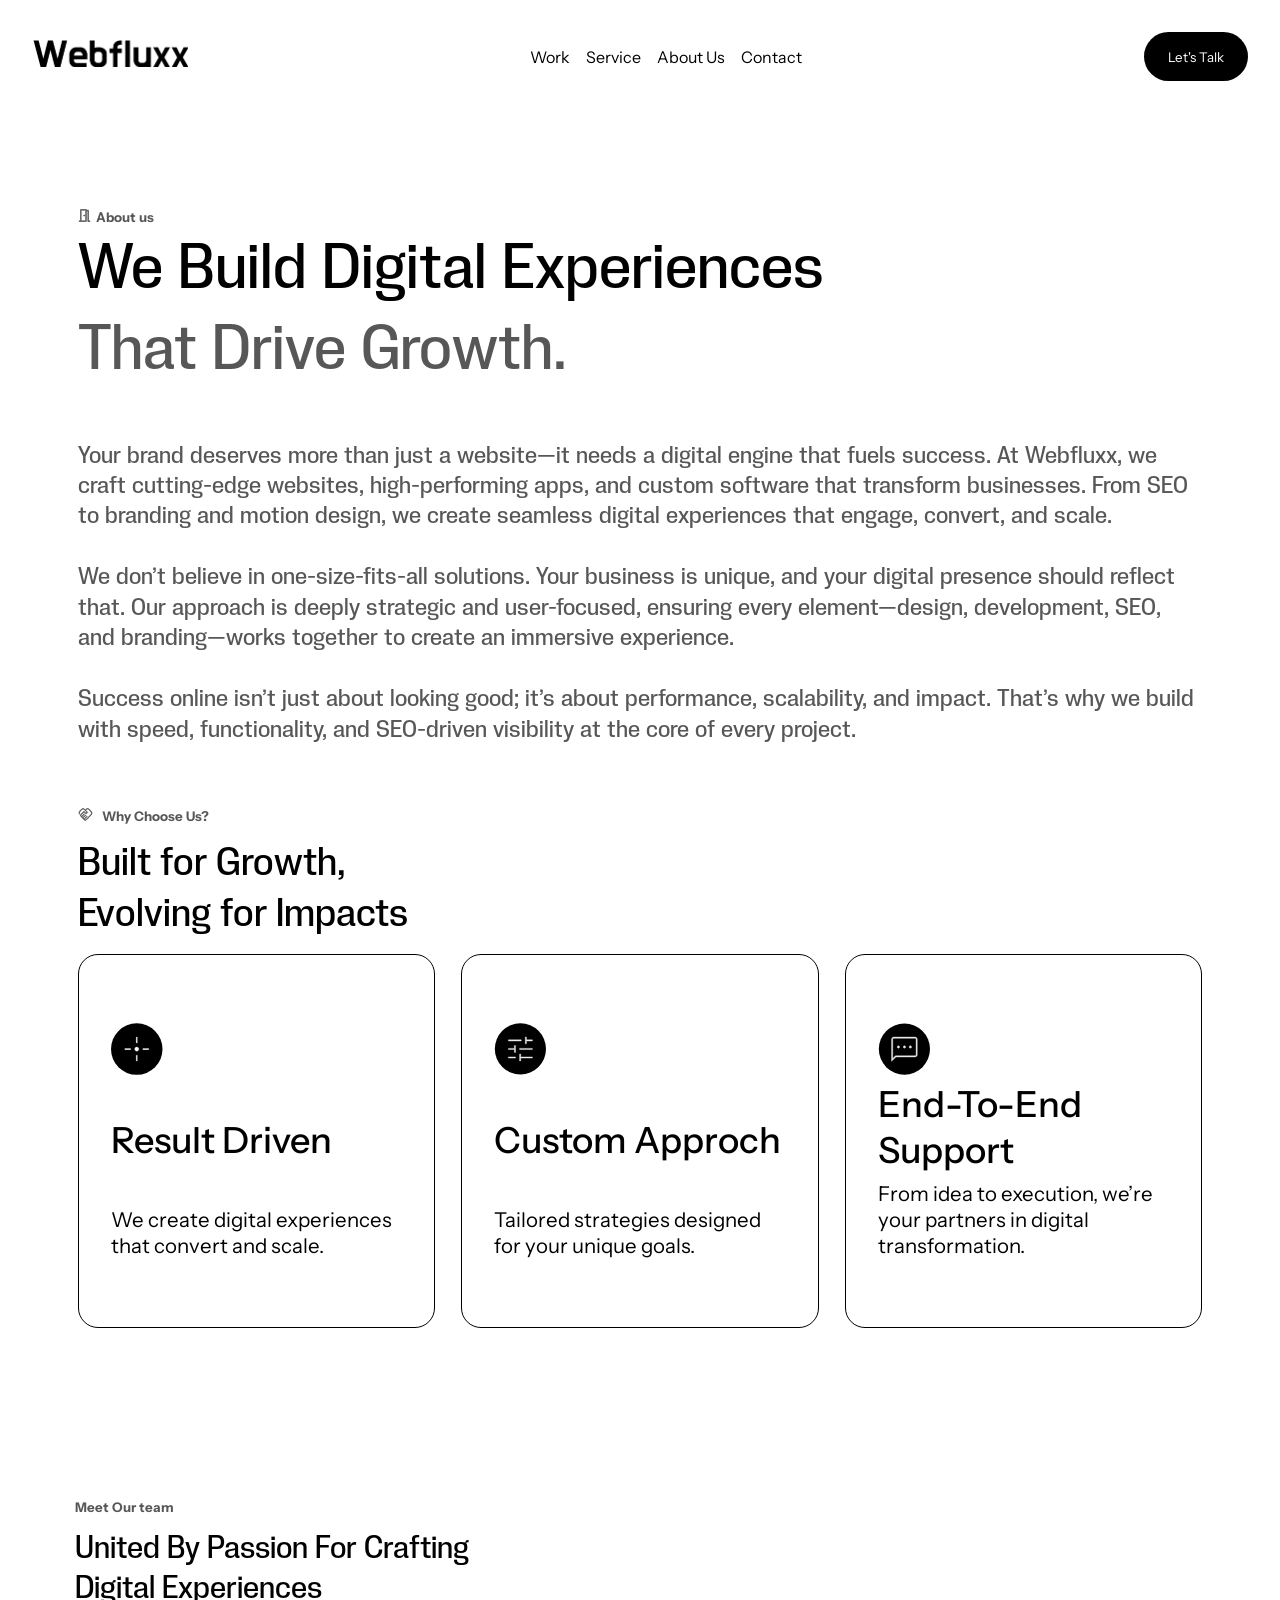
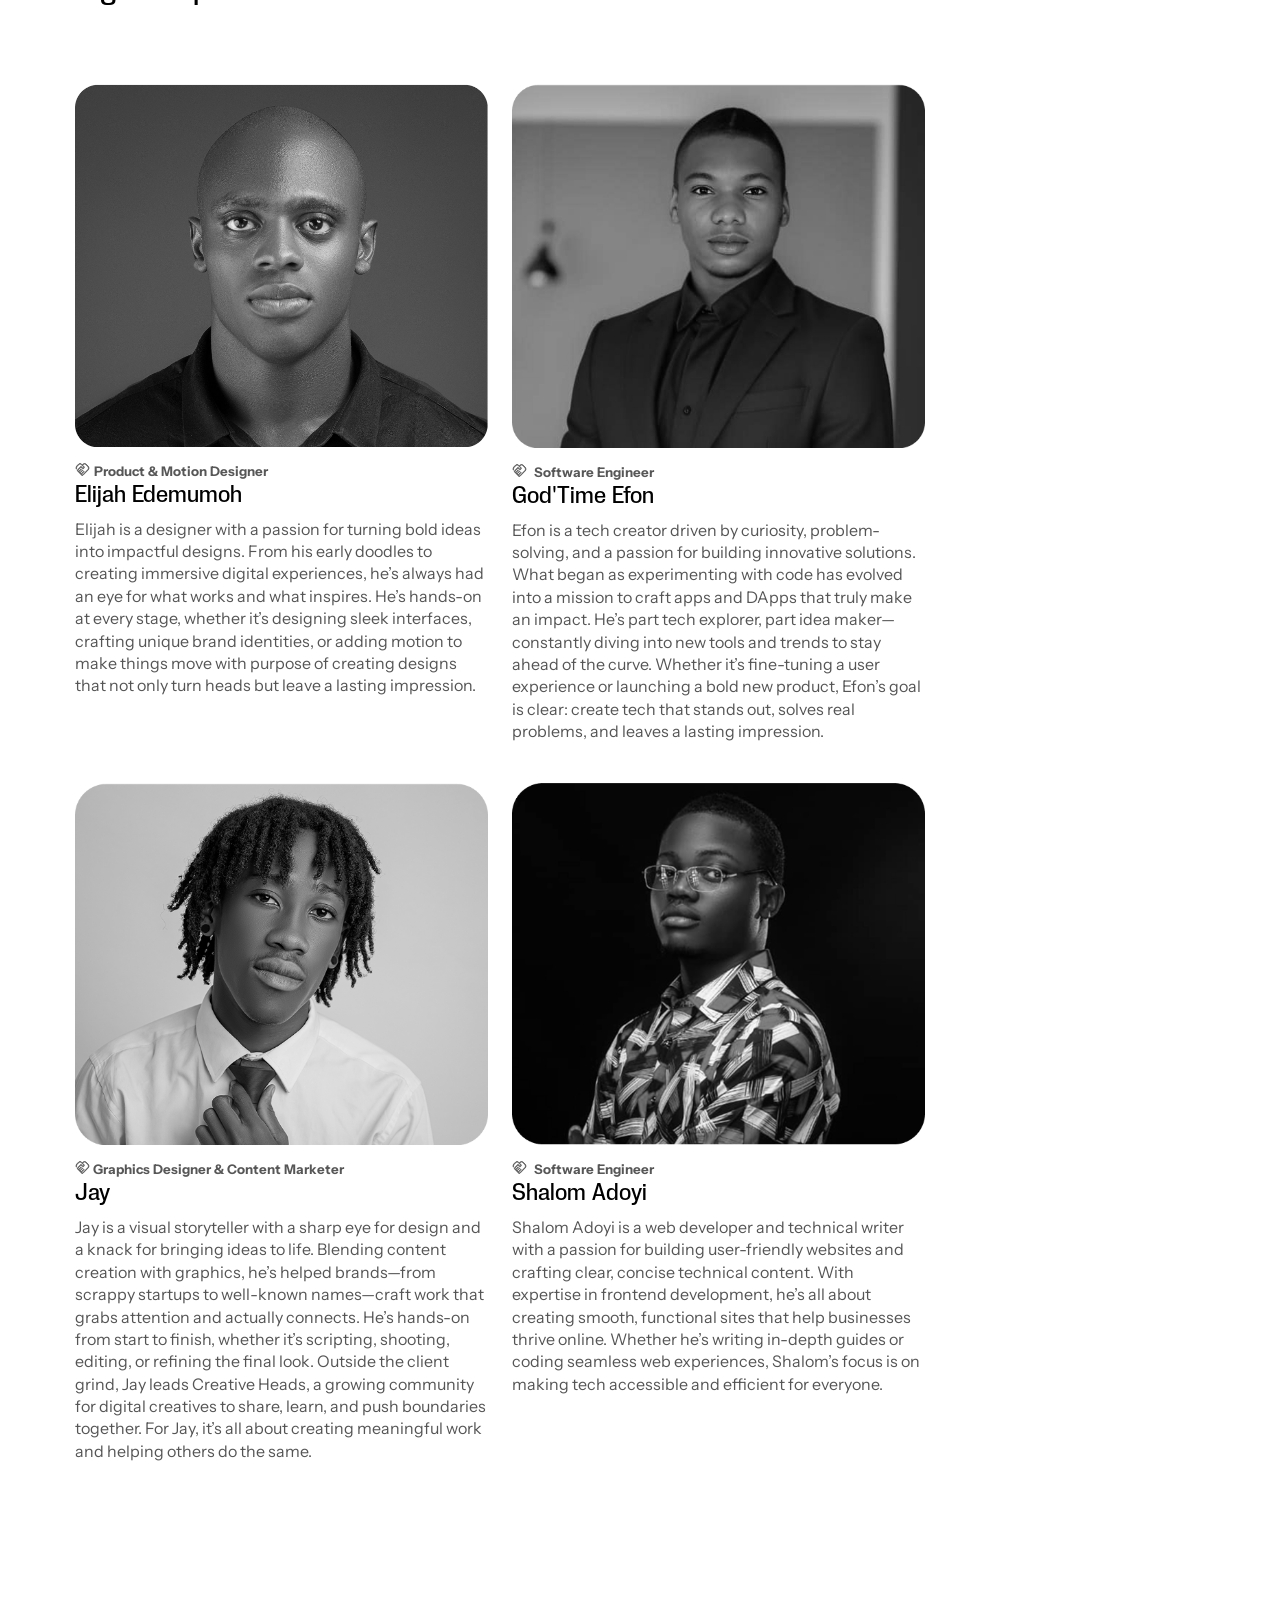
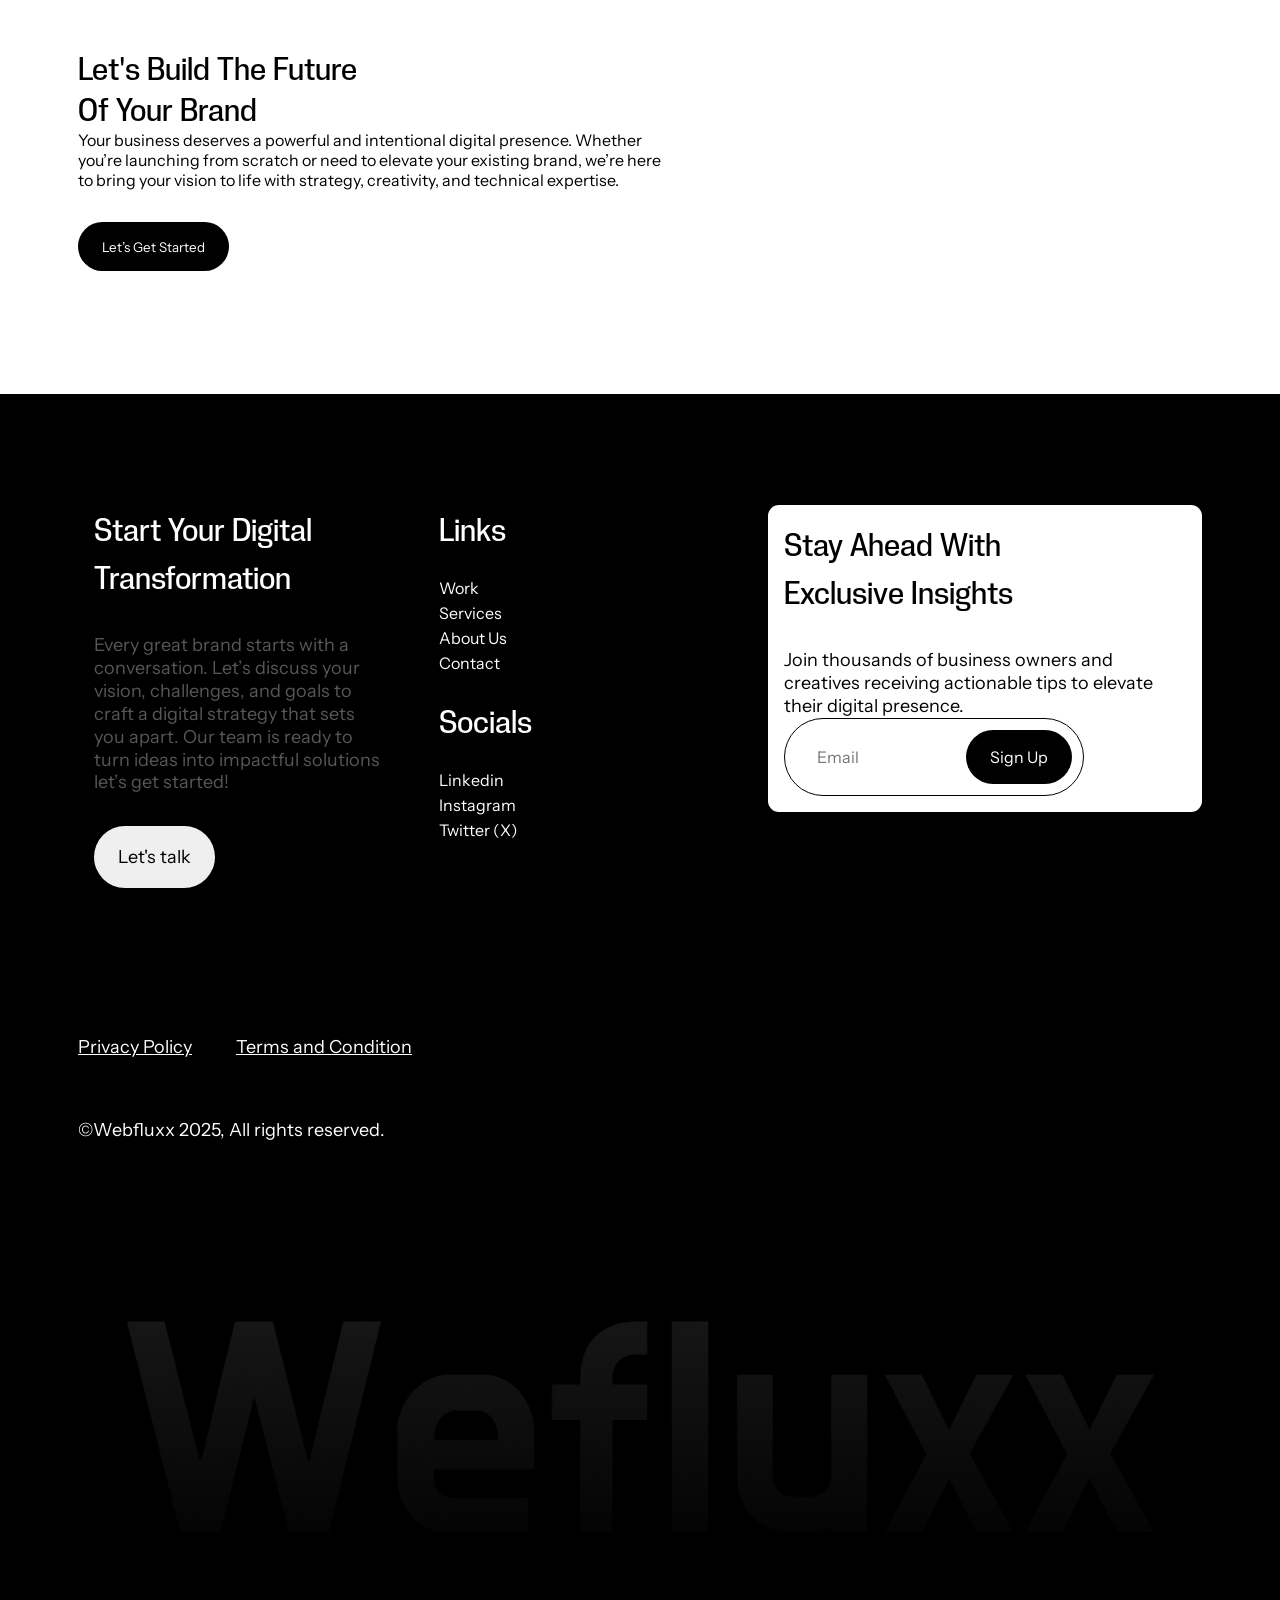
==== commit e9b47fa6: "final update" ====
--- a/about.html
+++ b/about.html
@@ -53,10 +53,12 @@
       </p>
     </section>
 
+    
+
     <div class="service-container2">
       <div class="text-service4">
         <h5 class="vect-head6"><span><img src="/assets/choose.svg" alt=""></span>Why Choose Us?</h5>
-        <h2 class="services-header">Built for Growth, Evolving for Impacts</h2>
+        <h2 class="services-header">Built for Growth, <br> Evolving for Impacts</h2>
       </div>
       <div class="service-cards">
         <div class="service-card-3">
--- a/style.css
+++ b/style.css
@@ -809,6 +809,15 @@
 }
 /* Paragraph styling */
 .responsive-section p {
+  font-family: PP Neue Corp;
+  color: #575757;
+  font-weight: 500;
+  font-size: 24px;
+  line-height: 127%;
+  letter-spacing: 0%; 
+  margin-top: 52px;
+}
+.responsive-section3 p {
   font-family: PP Neue Corp;
   color: #575757;
   font-weight: 500;
@@ -2197,6 +2206,16 @@
     /* background: red; */
 
   }
+  .responsive-section3 p {
+    font-family: PP Neue Corp;
+    font-weight: 500;
+    font-size: 22px;
+    line-height: 127%;
+    letter-spacing: 0%;
+    margin-top: 42px;
+    /* background: red; */
+
+  }
   .responsive-section .par {
     font-family: Instrument Sans;
     font-weight: 500;
